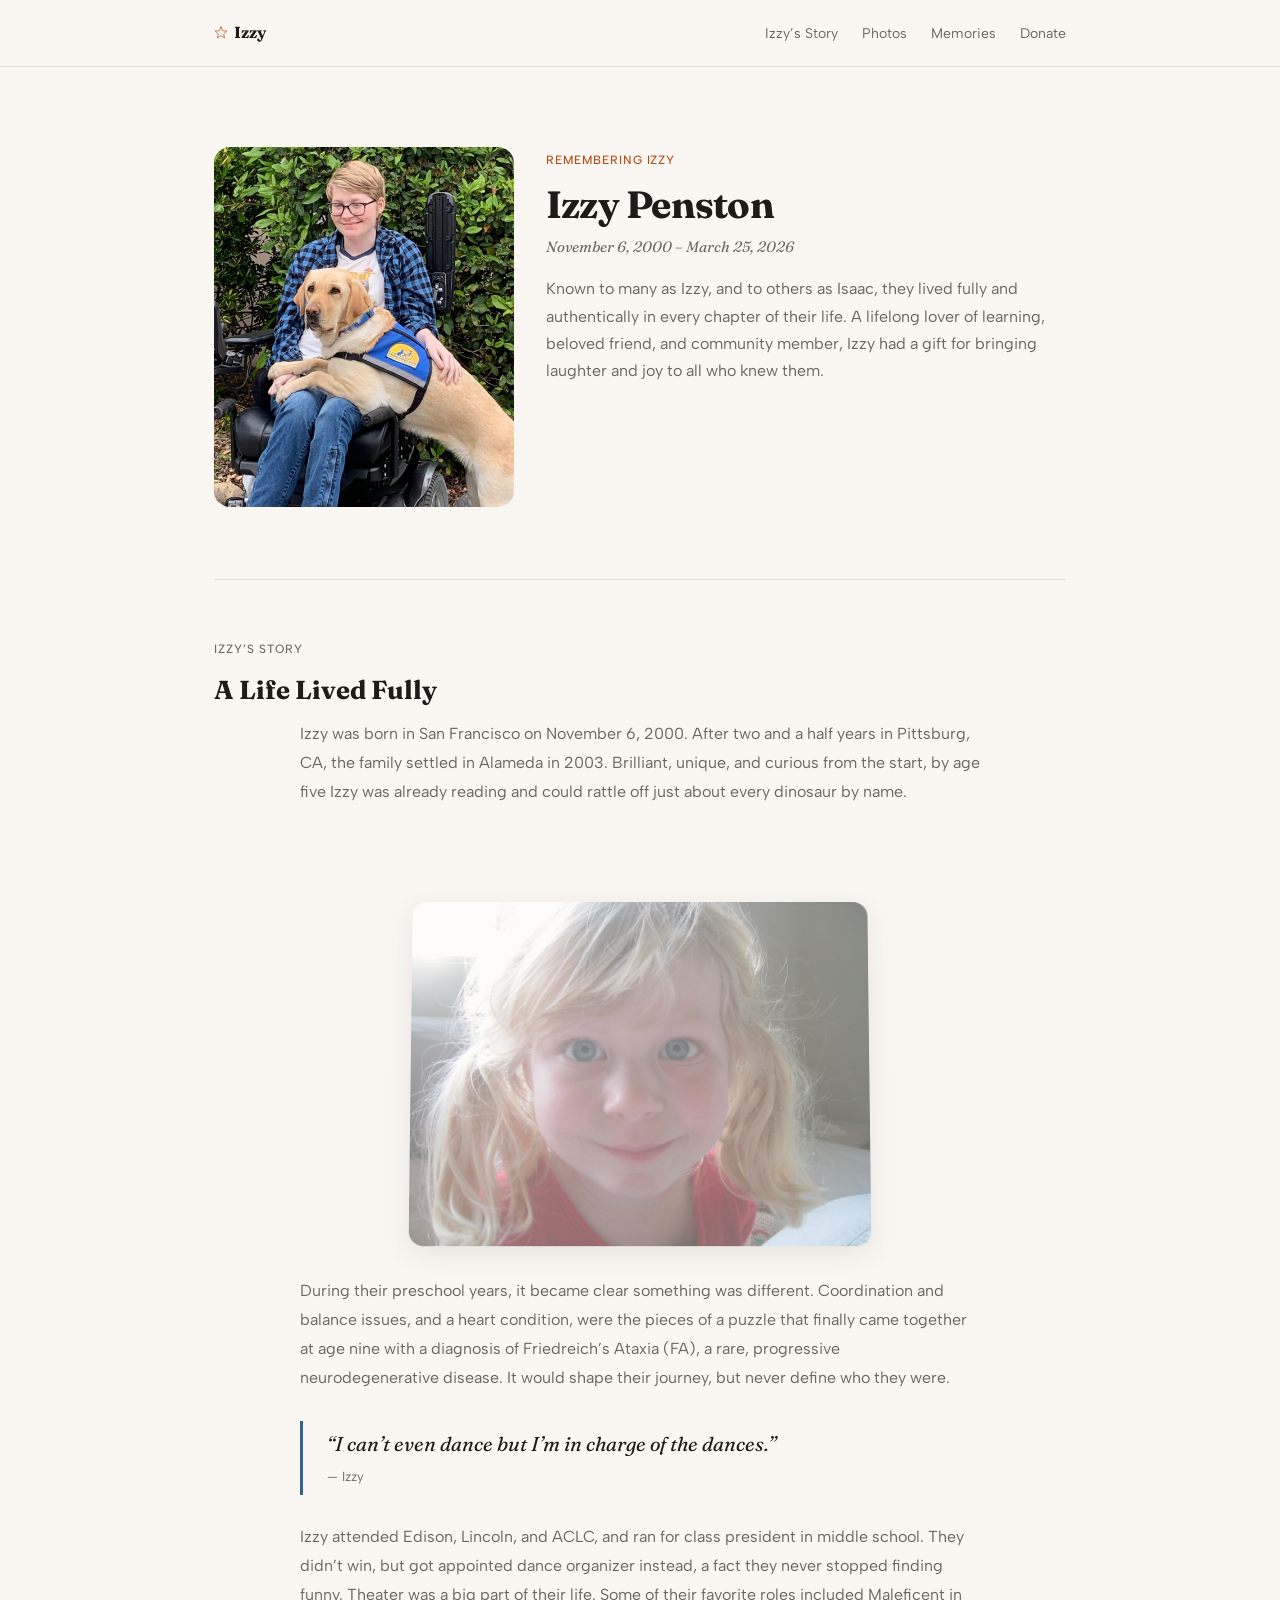
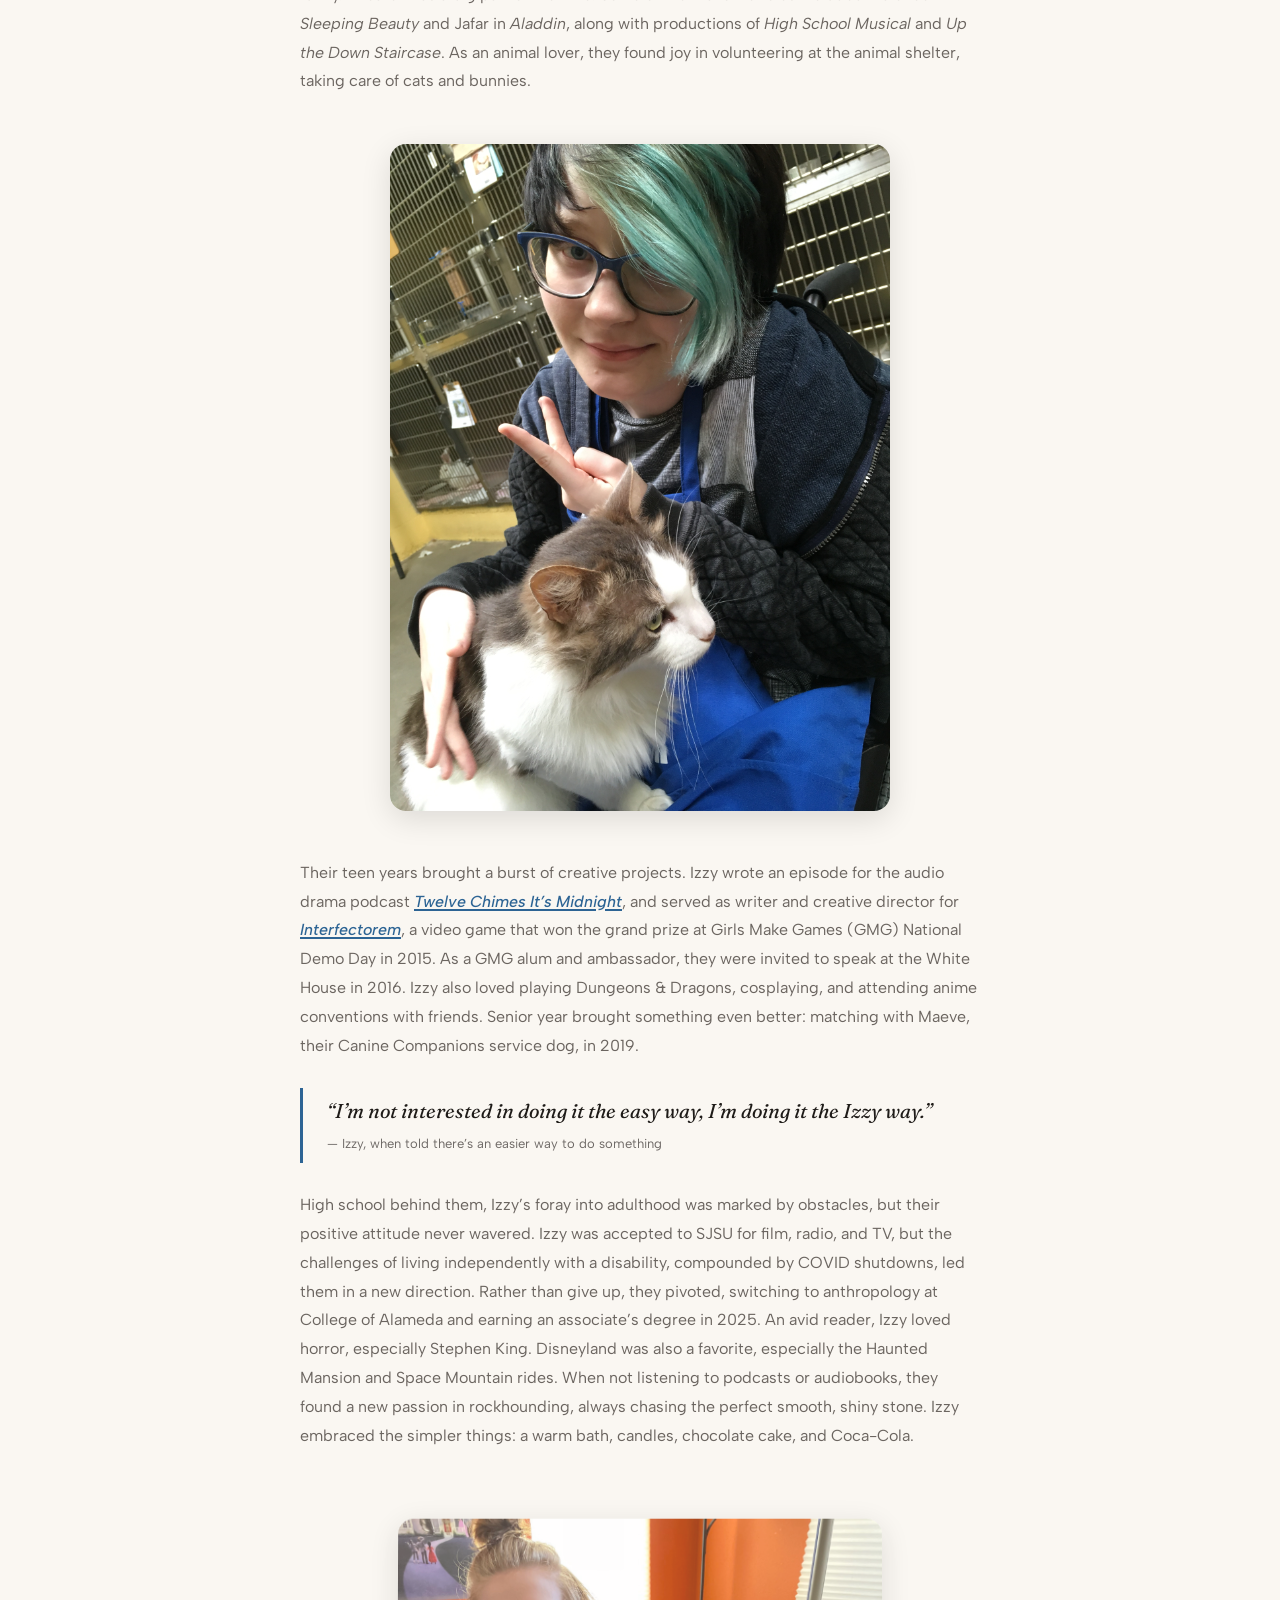
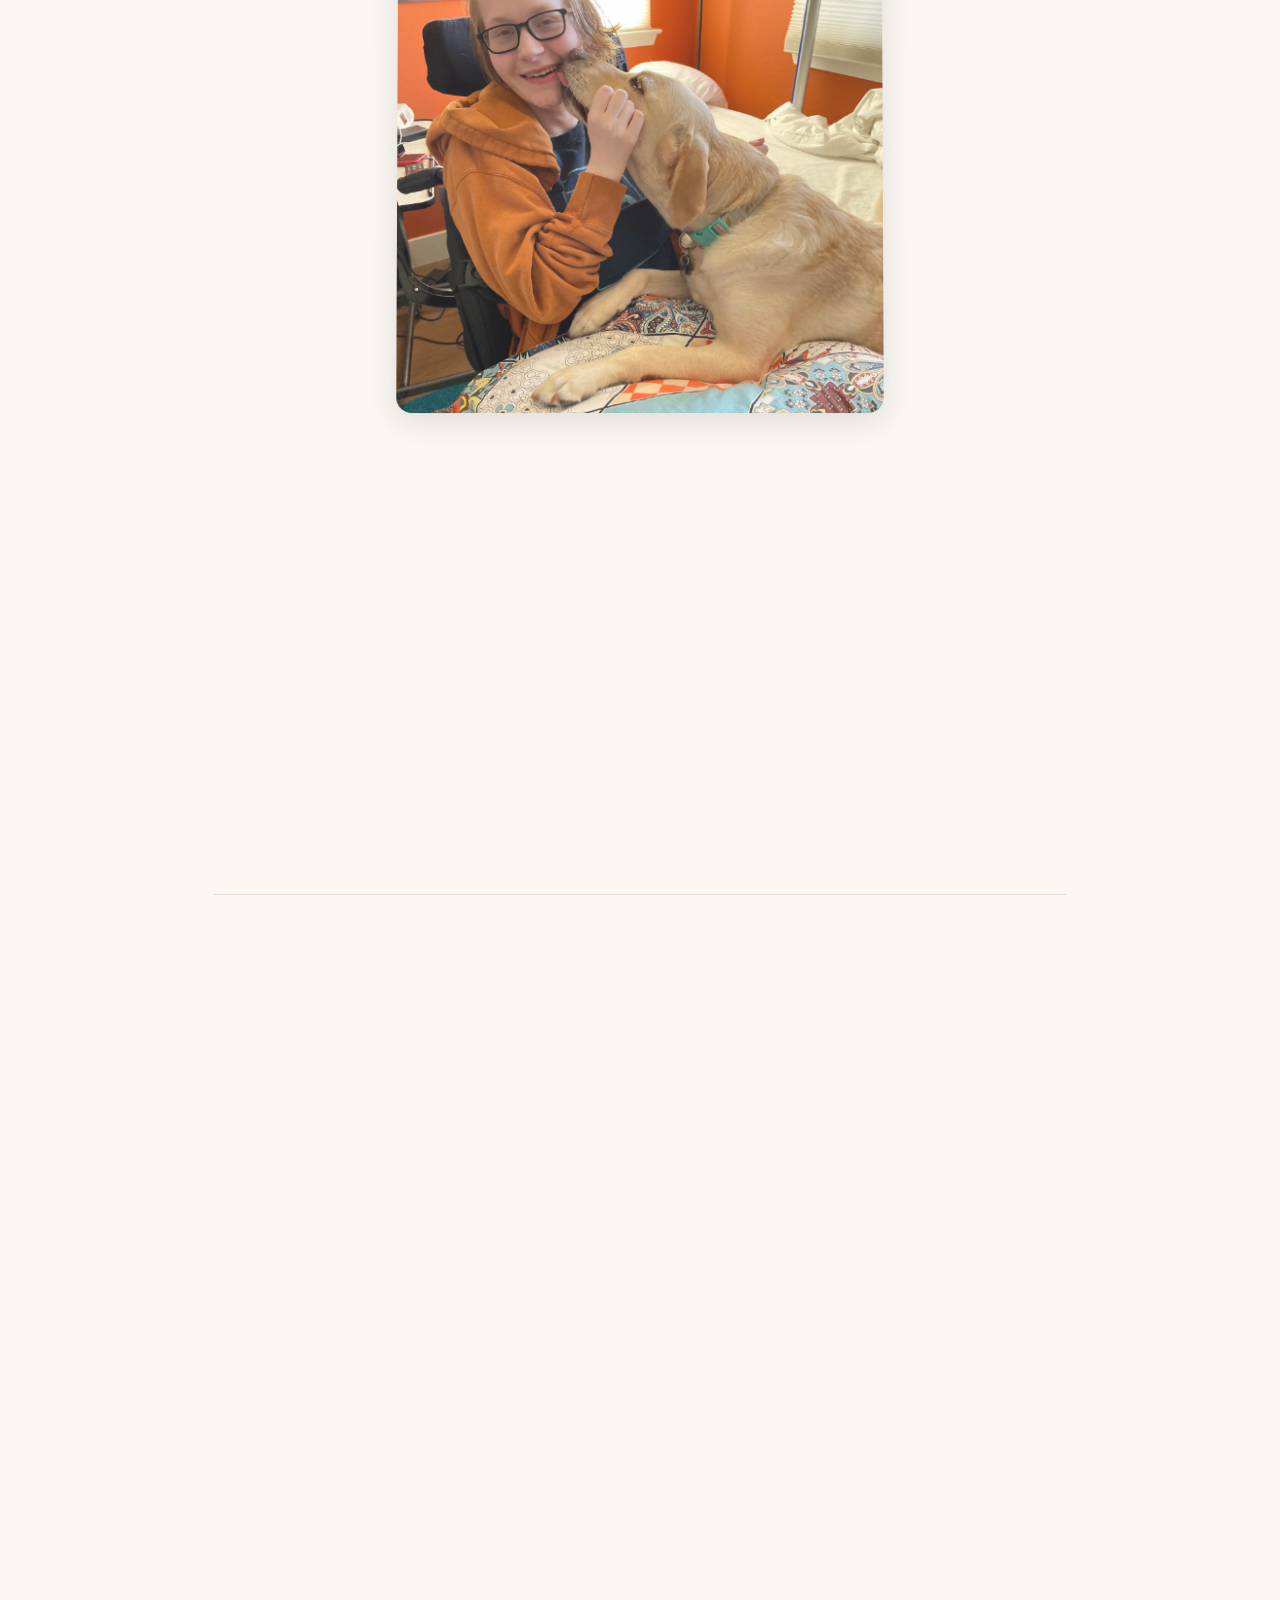
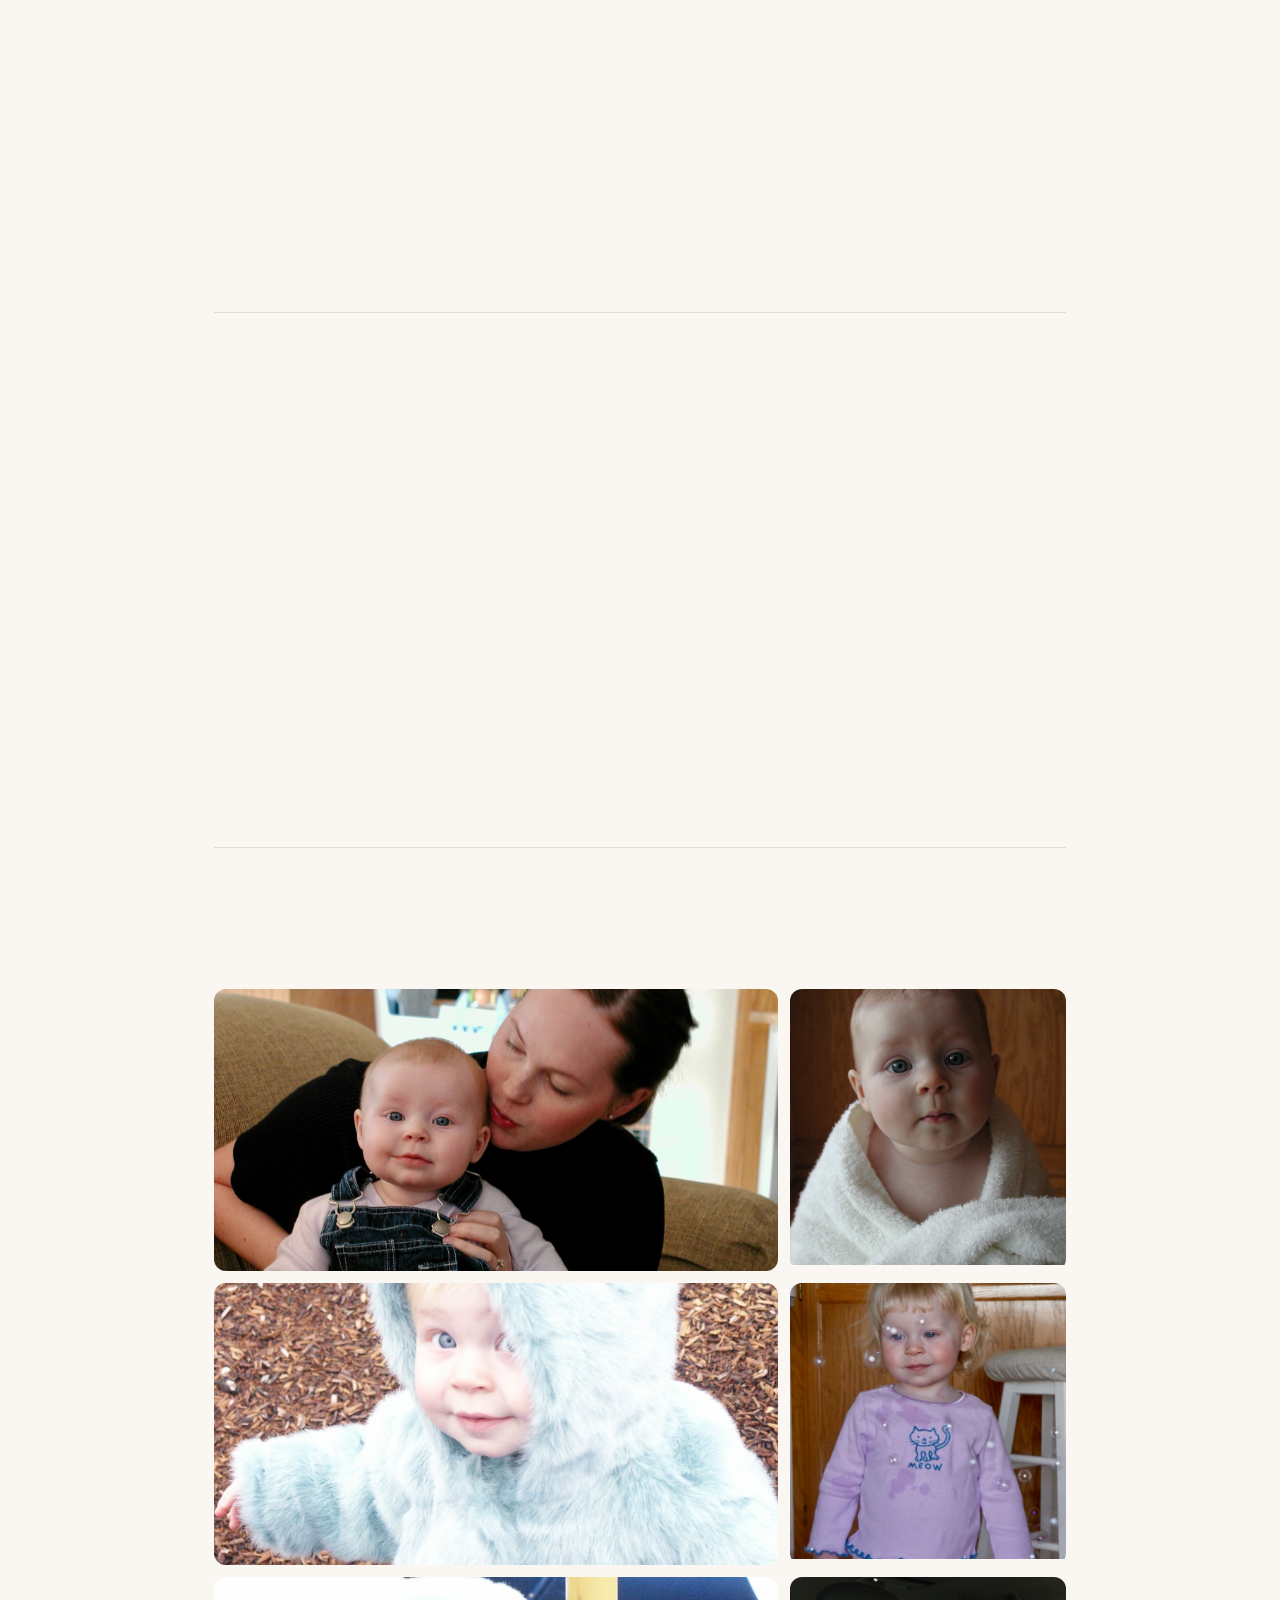
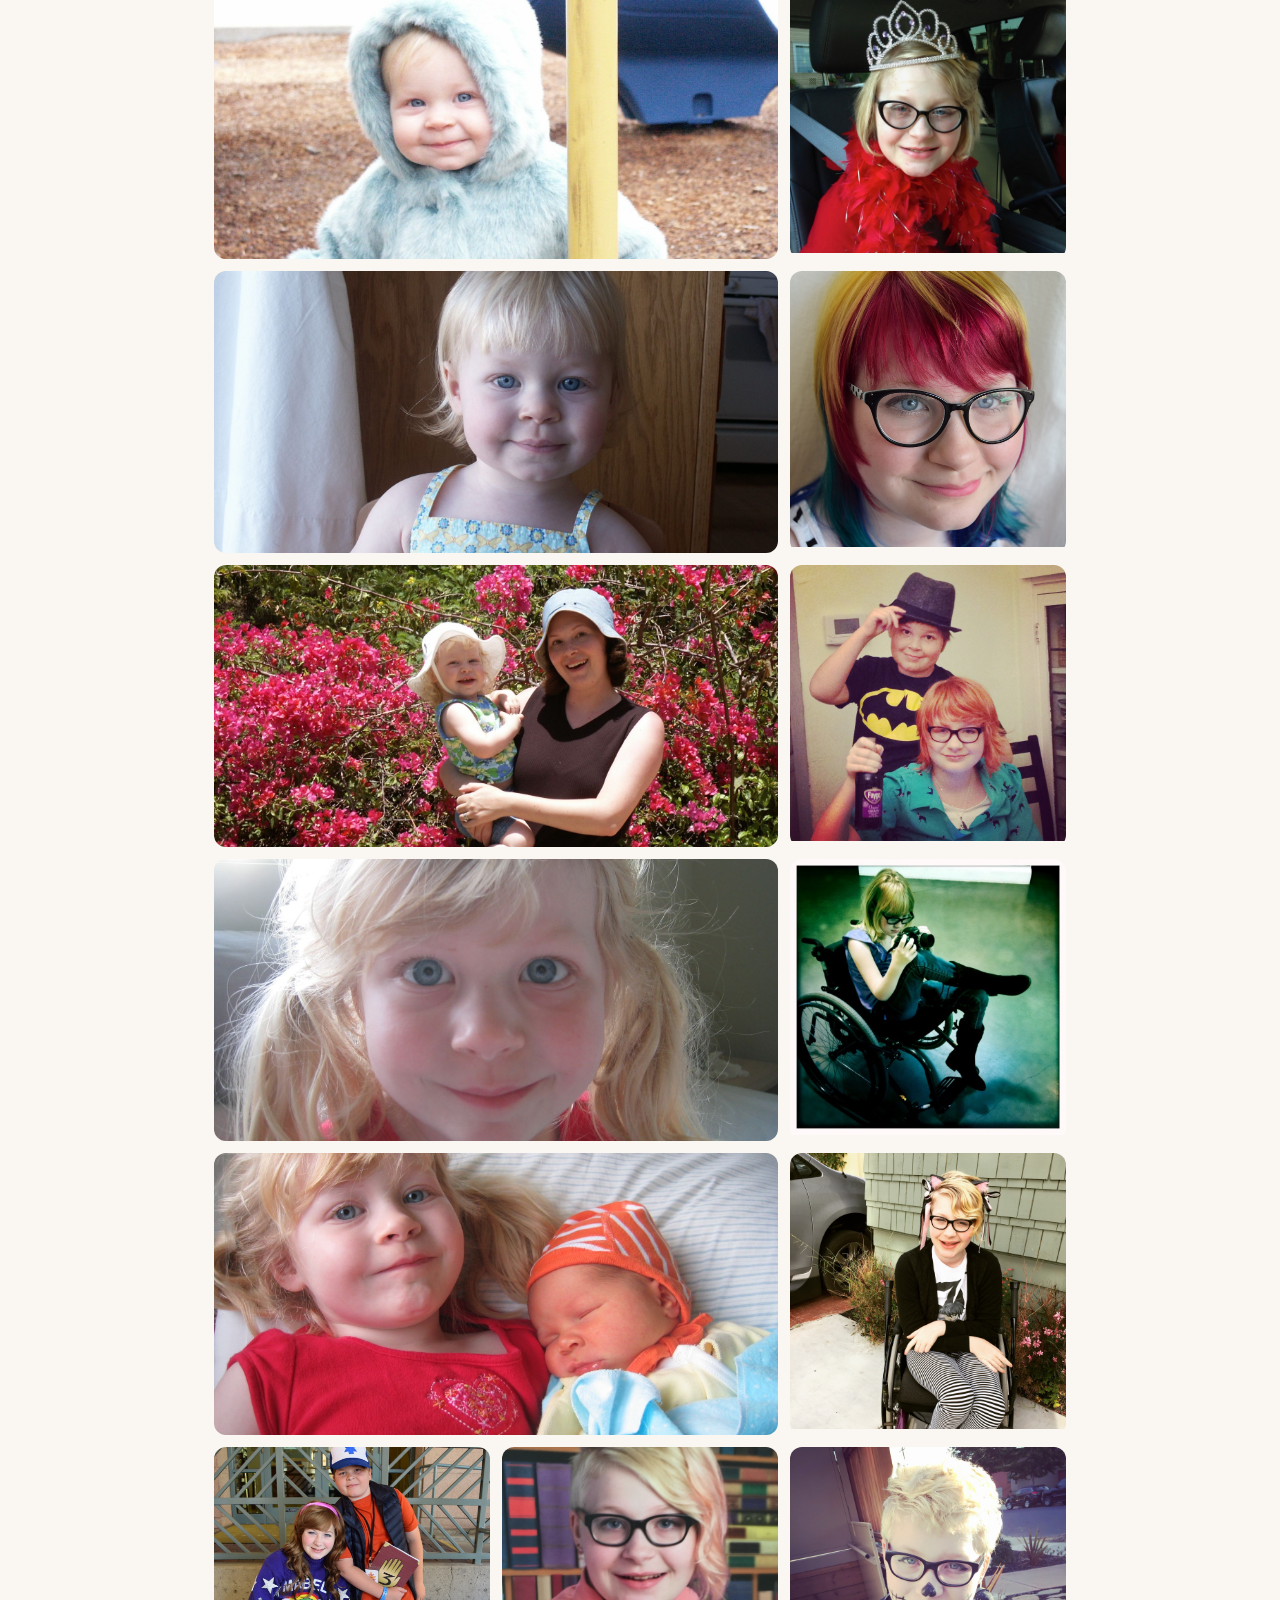
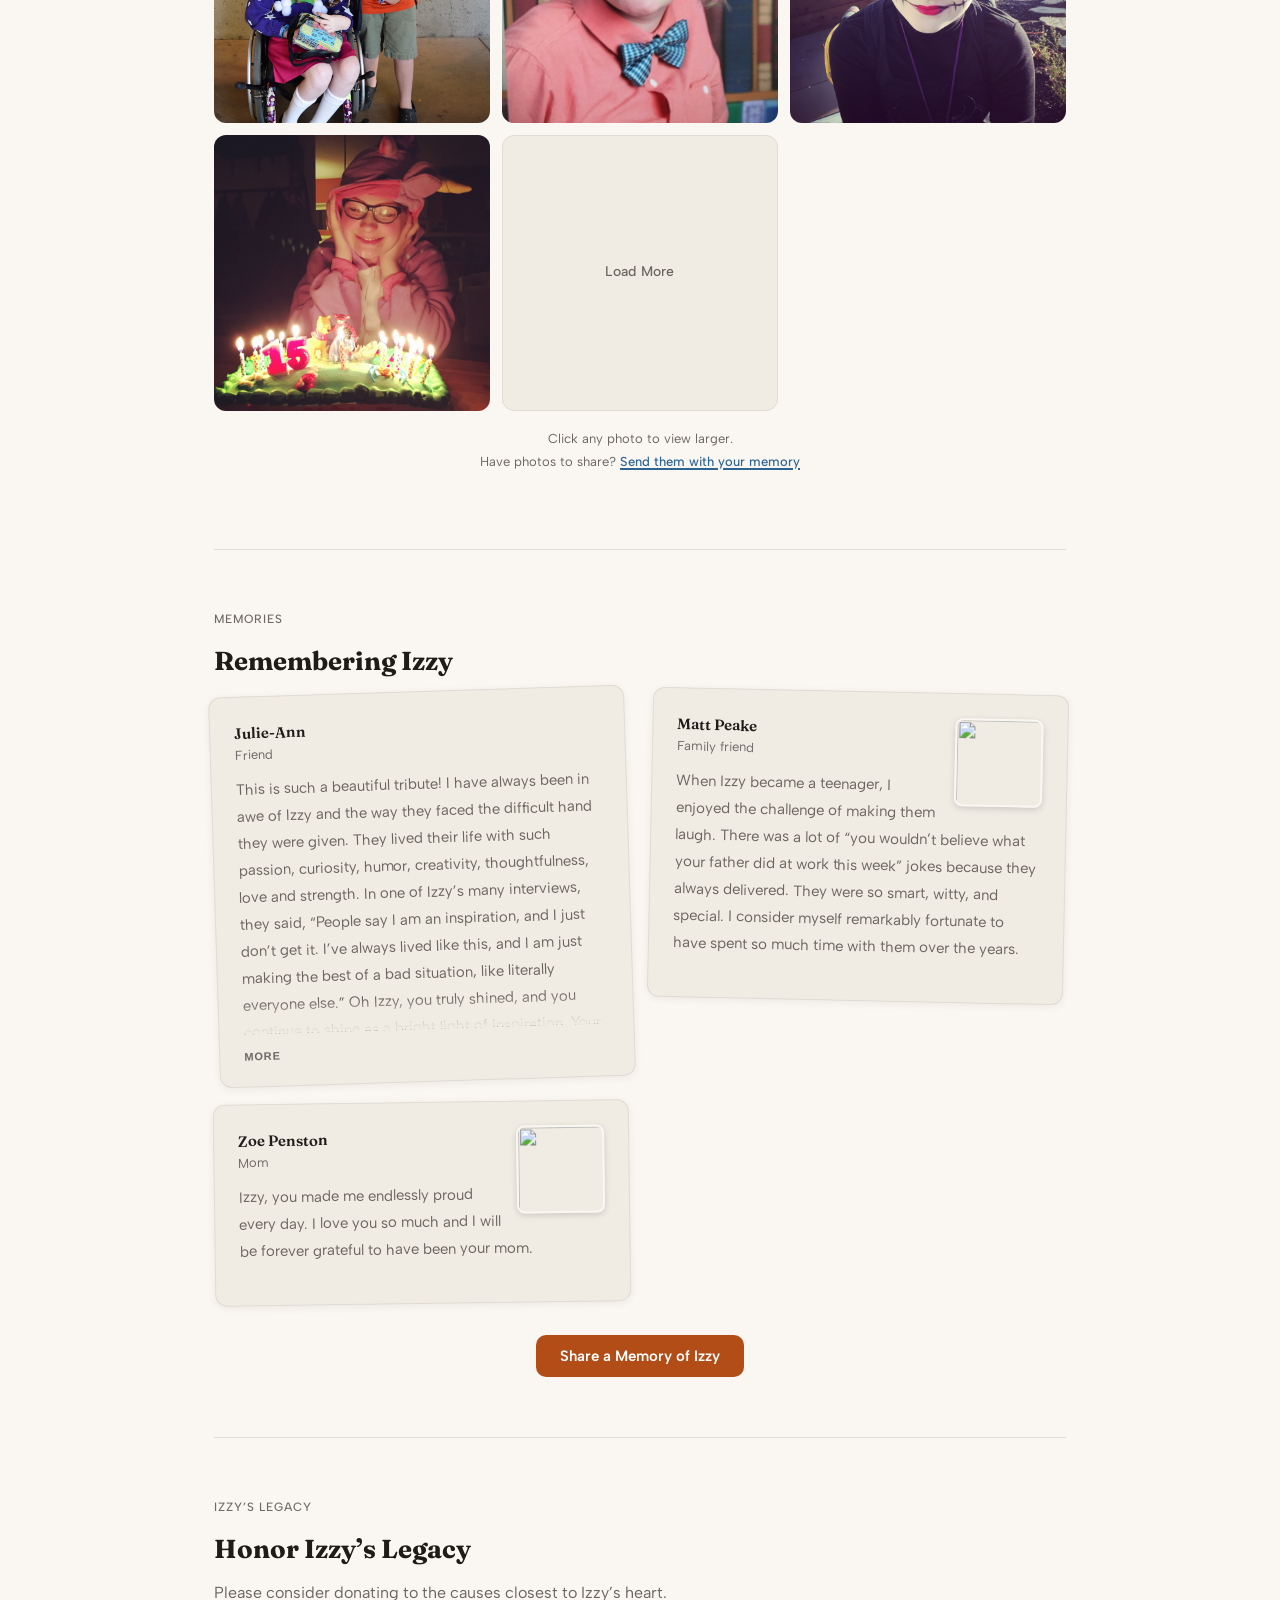
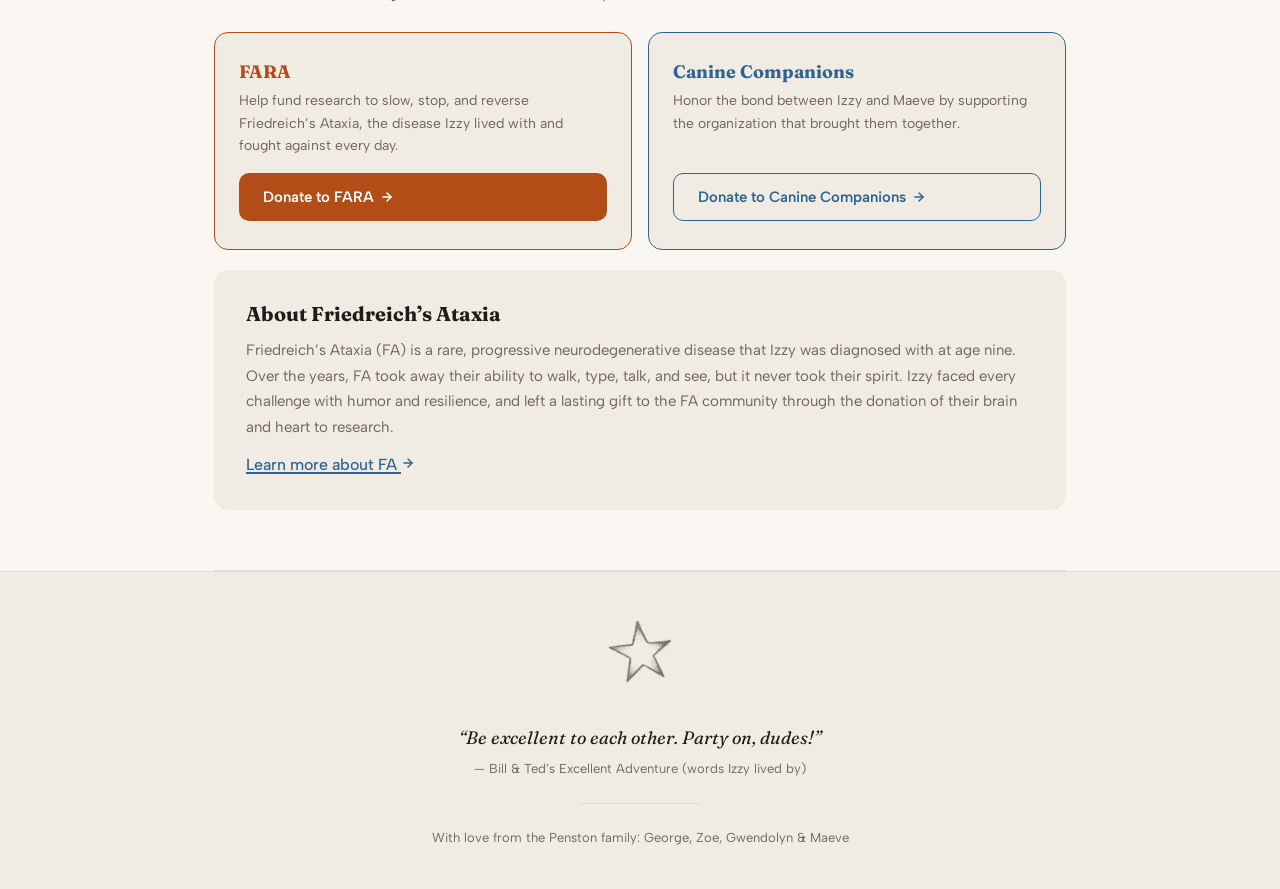
==== index.html @ 4f042a2a "Memory card UI improvements and notification fix - Truncate long memory text with fade + MORE button" ====
<!DOCTYPE html>
<html lang="en">
<head>
  <meta charset="UTF-8">
  <meta name="viewport" content="width=device-width, initial-scale=1.0">
  <title>Izzy Penston — Celebrating a Life Lived Fully</title>
  <meta name="description" content="A celebration of the life of Isabel Grace 'Izzy' Penston (2000–2026). Learn about Izzy, share a memory, and support Friedreich's Ataxia research.">
  <meta property="og:title" content="Izzy Penston — Celebrating a Life Lived Fully">
  <meta property="og:description" content="A celebration of the life of Isabel Grace 'Izzy' Penston (2000–2026). Learn about Izzy, share a memory, and support Friedreich's Ataxia research.">
  <meta property="og:type" content="website">
  <meta property="og:url" content="https://izzypenston.com/">
  <meta property="og:image" content="https://izzypenston.com/assets/og-image.jpg">
  <meta property="og:image:alt" content="Izzy Penston — Celebrating a Life Lived Fully">
  <meta name="twitter:card" content="summary_large_image">
  <meta name="twitter:title" content="Izzy Penston — Celebrating a Life Lived Fully">
  <meta name="twitter:description" content="A celebration of the life of Isabel Grace 'Izzy' Penston (2000–2026).">
  <meta name="twitter:image" content="https://izzypenston.com/assets/og-image.jpg">
  <link rel="canonical" href="https://izzypenston.com/">
  <link rel="icon" type="image/png" sizes="32x32" href="/assets/favicon-32.png">
  <link rel="icon" type="image/png" sizes="512x512" href="/assets/favicon-512.png">
  <link rel="apple-touch-icon" sizes="192x192" href="/assets/favicon-192.png">
  <link rel="stylesheet" href="/assets/style.css?v=17">
  <script defer src="/assets/animations.js?v=2"></script>
  <script defer src="/assets/gallery.js?v=3"></script>
  <script defer src="/assets/lightbox.js?v=3"></script>
  <script defer src="/assets/memories.js?v=3"></script>
  <script defer src="/assets/modal.js?v=2"></script>
  <noscript><style>[data-reveal],[data-stagger]{opacity:1;transform:none}</style></noscript>
  <script type="application/ld+json">
  {
    "@context": "https://schema.org",
    "@type": "Person",
    "name": "Isabel Grace Penston",
    "alternateName": "Izzy Penston",
    "birthDate": "2000-11-06",
    "deathDate": "2026-03-25",
    "birthPlace": "San Francisco, CA",
    "description": "A lifelong lover of learning, beloved friend, and community member. Izzy lived fully and authentically in every chapter of their life.",
    "url": "https://izzypenston.com"
  }
  </script>
</head>
<body>

  <a href="#main-content" class="skip-link">Skip to content</a>

  <nav class="nav" aria-label="Site navigation">
    <div class="container">
      <div class="nav-inner">
        <a href="/" class="nav-wordmark"><svg class="nav-star" xmlns="http://www.w3.org/2000/svg" viewBox="0 0 100 100" fill="none" aria-hidden="true"><polygon points="50,6 61.8,33.8 91.8,36.4 69,56.2 75.9,85.6 50,70 24.1,85.6 31,56.2 8.2,36.4 38.2,33.8" fill="none" stroke="currentColor" stroke-width="5" stroke-linejoin="round" stroke-linecap="round"/></svg>Izzy</a>
        <ul class="nav-links">
          <li><a href="#story">Izzy&rsquo;s Story</a></li>
          <li><a href="#photos">Photos</a></li>
          <li><a href="#memories">Memories</a></li>
          <li><a href="#donate">Donate</a></li>
        </ul>
      </div>
    </div>
  </nav>

  <main id="main-content">
    <div class="container">

      <section class="hero">
        <div class="hero-inner">
          <img src="/assets/photos/hero-izzy-maeve.jpg" alt="Izzy smiling with Maeve, their Canine Companions service dog, on their lap" class="hero-photo" data-stagger="0">
          <div class="hero-text">
            <div class="hero-label" data-stagger="1">Remembering Izzy</div>
            <h1 data-stagger="2">Izzy Penston</h1>
            <div class="hero-dates" data-stagger="3">November 6, 2000 &ndash; March 25, 2026</div>
            <p class="hero-intro" data-stagger="4">Known to many as Izzy, and to others as Isaac, they lived fully and authentically in every chapter of their life. A lifelong lover of learning, beloved friend, and community member, Izzy had a gift for bringing laughter and joy to all who knew them.</p>
          </div>
        </div>
      </section>

      <section class="section" id="story">
        <div class="section-label" data-reveal aria-hidden="true">Izzy&rsquo;s Story</div>
        <h2 data-reveal>A Life Lived Fully</h2>

        <p data-reveal>Izzy was born in San Francisco on November 6, 2000. After two and a half years in Pittsburg, CA, the family settled in Alameda in 2003. Brilliant, unique, and curious from the start, by age five Izzy was already reading and could rattle off just about every dinosaur by name.</p>

        <div class="story-photo" data-reveal>
          <img src="/assets/photos/story-childhood.jpg" alt="Izzy as a child" loading="lazy">
        </div>

        <p data-reveal>During their preschool years, it became clear something was different. Coordination and balance issues, and a heart condition, were the pieces of a puzzle that finally came together at age nine with a diagnosis of Friedreich&rsquo;s Ataxia (FA), a rare, progressive neurodegenerative disease. It would shape their journey, but never define who they were.</p>

        <blockquote class="pull-quote" data-reveal>
          <p>&ldquo;I can&rsquo;t even dance but I&rsquo;m in charge of the dances.&rdquo;</p>
          <cite>&mdash; Izzy</cite>
        </blockquote>

        <p data-reveal>Izzy attended Edison, Lincoln, and ACLC, and ran for class president in middle school. They didn&rsquo;t win, but got appointed dance organizer instead, a fact they never stopped finding funny. Theater was a big part of their life. Some of their favorite roles included Maleficent in <em>Sleeping Beauty</em> and Jafar in <em>Aladdin</em>, along with productions of <em>High School Musical</em> and <em>Up the Down Staircase</em>. As an animal lover, they found joy in volunteering at the animal shelter, taking care of cats and bunnies.</p>

        <div class="story-photo" data-reveal>
          <img src="/assets/photos/story-creative.jpg" alt="Izzy's creative projects and adventures" loading="lazy">
        </div>

        <p data-reveal>Their teen years brought a burst of creative projects. Izzy wrote an episode for the audio drama podcast <a href="https://podcasts.apple.com/us/podcast/21-midnight-delinquents-aka-looking-for-ghosts/id1202125388?i=1000480339905" target="_blank" rel="noopener"><em>Twelve Chimes It&rsquo;s Midnight</em><span class="sr-only"> (opens in new tab)</span></a>, and served as writer and creative director for <a href="https://www.girlsmakegames.com/inspiration" target="_blank" rel="noopener"><em>Interfectorem</em><span class="sr-only"> (opens in new tab)</span></a>, a video game that won the grand prize at Girls Make Games (GMG) National Demo Day in 2015. As a GMG alum and ambassador, they were invited to speak at the White House in 2016. Izzy also loved playing Dungeons &amp; Dragons, cosplaying, and attending anime conventions with friends. Senior year brought something even better: matching with Maeve, their Canine Companions service dog, in 2019.</p>

        <blockquote class="pull-quote" data-reveal>
          <p>&ldquo;I&rsquo;m not interested in doing it the easy way, I&rsquo;m doing it the Izzy way.&rdquo;</p>
          <cite>&mdash; Izzy, when told there&rsquo;s an easier way to do something</cite>
        </blockquote>

        <p data-reveal>High school behind them, Izzy&rsquo;s foray into adulthood was marked by obstacles, but their positive attitude never wavered. Izzy was accepted to SJSU for film, radio, and TV, but the challenges of living independently with a disability, compounded by COVID shutdowns, led them in a new direction. Rather than give up, they pivoted, switching to anthropology at College of Alameda and earning an associate&rsquo;s degree in 2025. An avid reader, Izzy loved horror, especially Stephen King. Disneyland was also a favorite, especially the Haunted Mansion and Space Mountain rides. When not listening to podcasts or audiobooks, they found a new passion in rockhounding, always chasing the perfect smooth, shiny stone. Izzy embraced the simpler things: a warm bath, candles, chocolate cake, and Coca-Cola.</p>

        <div class="story-photo" data-reveal>
          <img src="/assets/photos/story-maeve.jpg" alt="Izzy with Maeve" loading="lazy">
        </div>

        <p data-reveal>FA took away their ability to walk, type, talk, and see, yet they never gave up, facing each challenge with humor, resilience, and a &ldquo;why not?&rdquo; mindset. Izzy lives on in memory, and leaves a lasting gift to the FA community through the donation of their brain and heart to research. Izzy always had big dreams, and while they never made it to Harvard, their heart did, a fact they would have found endlessly amusing.</p>

        <blockquote class="pull-quote" data-reveal>
          <p>&ldquo;Twenty-five years was not enough, but Izzy made the most of every one of them.&rdquo;</p>
        </blockquote>

        <p data-reveal>Izzy is survived by their parents, George and Zoe Penston; sister, Gwendolyn Penston; beloved service dog, Maeve; rescue dog, Frank; and failed foster cats, Barry and Cecil. Maeve is officially retired and will live out her days as the queen of leisure she deserves to be.</p>
      </section>

      <section class="section" id="milestones">
        <div class="section-label" data-reveal aria-hidden="true">Milestones</div>
        <h2 data-reveal>A Life in Moments</h2>

        <ol class="timeline" data-reveal>
          <li class="timeline-entry highlight" aria-label="Key milestone">
            <time class="timeline-year" datetime="2000">2000</time>
            <div class="timeline-title">Born in San Francisco</div>
            <div class="timeline-desc">Isabel Grace Penston arrives on November 6th.</div>
          </li>
          <li class="timeline-entry">
            <time class="timeline-year" datetime="2003">2003</time>
            <div class="timeline-title">Home in Alameda</div>
            <div class="timeline-desc">The Penston family settles in Alameda, CA.</div>
          </li>
          <li class="timeline-entry">
            <time class="timeline-year" datetime="2009">~2009</time>
            <div class="timeline-title">FA Diagnosis</div>
            <div class="timeline-desc">Diagnosed with Friedreich&rsquo;s Ataxia at age nine.</div>
          </li>
          <li class="timeline-entry highlight" aria-label="Key milestone">
            <time class="timeline-year" datetime="2015">2015</time>
            <div class="timeline-title">Girls Make Games Grand Prize</div>
            <div class="timeline-desc">Writer and creative director for Interfectorem, winning National Demo Day.</div>
          </li>
          <li class="timeline-entry">
            <time class="timeline-year" datetime="2016">2016</time>
            <div class="timeline-title">White House Visit</div>
            <div class="timeline-desc">Invited to speak as a Girls Make Games ambassador.</div>
          </li>
          <li class="timeline-entry highlight" aria-label="Key milestone">
            <time class="timeline-year" datetime="2019">2019</time>
            <div class="timeline-title">Matched with Maeve</div>
            <div class="timeline-desc">Paired with their Canine Companions service dog.</div>
          </li>
          <li class="timeline-entry">
            <time class="timeline-year" datetime="2025">2025</time>
            <div class="timeline-title">Associate&rsquo;s Degree</div>
            <div class="timeline-desc">Earned their degree in anthropology from College of Alameda.</div>
          </li>
          <li class="timeline-entry highlight" aria-label="Key milestone">
            <time class="timeline-year" datetime="2026">2026</time>
            <div class="timeline-title">A Lasting Gift</div>
            <div class="timeline-desc">Izzy&rsquo;s brain and heart donated to FA research. Their heart made it to Harvard.</div>
          </li>
        </ol>
      </section>

      <section class="section" id="press">
        <div class="section-label" data-reveal aria-hidden="true">Izzy in the World</div>
        <h2 data-reveal>Others Told Izzy&rsquo;s Story, Too</h2>

        <ul class="press-list" data-reveal>
          <li class="press-item">
            <a href="https://www.youtube.com/watch?v=tSOg3--1pzU" target="_blank" rel="noopener">
              <span class="press-title">Izzy&rsquo;s iMovie, Featured in Steve Jobs&rsquo; iPod Keynote</span>
              <span class="press-source">YouTube &mdash; George Penston</span>
              <span class="sr-only"> (opens in new tab)</span>
            </a>
          </li>
          <li class="press-item">
            <a href="https://www.youtube.com/watch?v=ZjlVgsXkld8" target="_blank" rel="noopener">
              <span class="press-title">Penston Home Access Project</span>
              <span class="press-source">YouTube &mdash; Zoe Penston</span>
              <span class="sr-only"> (opens in new tab)</span>
            </a>
          </li>
          <li class="press-item">
            <a href="https://www.youtube.com/watch?v=GxuG-IF5vvM" target="_blank" rel="noopener">
              <span class="press-title">The Taylor Family Foundation Just Like Me</span>
              <span class="press-source">YouTube &mdash; The Taylor Family Foundation</span>
              <span class="sr-only"> (opens in new tab)</span>
            </a>
          </li>
          <li class="press-item">
            <a href="https://www.youtube.com/watch?v=ChYFdHxe90A" target="_blank" rel="noopener">
              <span class="press-title">How To Turn A Cookie Into Hope</span>
              <span class="press-source">YouTube &mdash; HopeforIzzy</span>
              <span class="sr-only"> (opens in new tab)</span>
            </a>
          </li>
          <li class="press-item">
            <a href="https://patch.com/california/alameda/edison-girl-s-rare-disease-in-spotlight-february-29" target="_blank" rel="noopener">
              <span class="press-title">Edison Girl&rsquo;s Rare Disease in Spotlight Feb. 29</span>
              <span class="press-source">Patch &mdash; Alameda, CA</span>
              <span class="sr-only"> (opens in new tab)</span>
            </a>
          </li>
          <li class="press-item">
            <a href="https://medium.com/wogrammer/izzy-penston-storytelling-through-game-design-ff6873d06693" target="_blank" rel="noopener">
              <span class="press-title">Izzy Penston: Storytelling Through Game Design</span>
              <span class="press-source">AnitaB.org &times; Wogrammer &mdash; Medium</span>
              <span class="sr-only"> (opens in new tab)</span>
            </a>
          </li>
          <li class="press-item">
            <a href="https://www.sweetyhigh.com/read/interfectorem-izzy-penston-interview-120616" target="_blank" rel="noopener">
              <span class="press-title">Meet One of the Teens Behind the Murder-Mystery Video Game Interfectorem</span>
              <span class="press-source">Sweety High</span>
              <span class="sr-only"> (opens in new tab)</span>
            </a>
          </li>
          <li class="press-item">
            <a href="https://blog.playstation.com/2019/10/08/interfectorum-the-first-published-title-from-girls-make-games-out-today/" target="_blank" rel="noopener">
              <span class="press-title">Interfectorem, The First Published Title From Girls Make Games</span>
              <span class="press-source">PlayStation Blog</span>
              <span class="sr-only"> (opens in new tab)</span>
            </a>
          </li>
        </ul>
      </section>

      <section class="section" id="photos">
        <div class="section-label" data-reveal aria-hidden="true">Photos</div>
        <h2 data-reveal>Moments &amp; Photos</h2>

        <div class="gallery-grid" id="gallery-grid"></div>


        <p class="gallery-footer" data-reveal><span class="desktop-only">Click</span><span class="mobile-only">Tap</span> any photo to view larger.<br> Have photos to share? <a href="#memories">Send them with your memory</a></p>
      </section>

      <section class="section" id="memories">
        <div class="section-label" data-reveal aria-hidden="true">Memories</div>
        <h2 data-reveal>Remembering Izzy</h2>

        <div id="memories-list"></div>

        <div id="memories-load-more-wrap" style="display:none">
          <button class="load-more" id="memories-load-more">Load More</button>
        </div>

        <div style="text-align: center; margin-top: 32px;" data-reveal>
          <button class="btn-primary" id="share-memory-btn" type="button">Share a Memory of Izzy</button>
        </div>
      </section>

      <section class="section" id="donate">
        <div class="section-label" data-reveal aria-hidden="true">Izzy&rsquo;s Legacy</div>
        <h2 data-reveal>Honor Izzy&rsquo;s Legacy</h2>

        <p style="color: var(--text-secondary); margin-bottom: 24px; margin-left: 0;" data-reveal>Please consider donating to the causes closest to Izzy&rsquo;s heart.</p>

        <div class="donate-grid" data-reveal>
          <div class="donate-card primary">
            <h3 style="color: var(--orange);">FARA</h3>
            <p>Help fund research to slow, stop, and reverse Friedreich&rsquo;s Ataxia, the disease Izzy lived with and fought against every day.</p>
            <a href="https://give.curefa.org/campaign/785456/donate" class="btn-primary" target="_blank" rel="noopener">Donate to FARA <svg class="icon-arrow" aria-hidden="true" width="14" height="14" viewBox="0 0 24 24" fill="none" stroke="currentColor" stroke-width="2.5" stroke-linecap="round" stroke-linejoin="round"><path d="M5 12h14"/><path d="m12 5 7 7-7 7"/></svg><span class="sr-only"> (opens in new tab)</span></a>
          </div>
          <div class="donate-card secondary">
            <h3 style="color: var(--blue);">Canine Companions</h3>
            <p>Honor the bond between Izzy and Maeve by supporting the organization that brought them together.</p>
            <a href="https://canine.org/donate-now/" class="btn-secondary" target="_blank" rel="noopener">Donate to Canine Companions <svg class="icon-arrow" aria-hidden="true" width="14" height="14" viewBox="0 0 24 24" fill="none" stroke="currentColor" stroke-width="2.5" stroke-linecap="round" stroke-linejoin="round"><path d="M5 12h14"/><path d="m12 5 7 7-7 7"/></svg><span class="sr-only"> (opens in new tab)</span></a>
          </div>
        </div>

        <div class="fa-section" data-reveal>
          <h3>About Friedreich&rsquo;s Ataxia</h3>
          <p>Friedreich&rsquo;s Ataxia (FA) is a rare, progressive neurodegenerative disease that Izzy was diagnosed with at age nine. Over the years, FA took away their ability to walk, type, talk, and see, but it never took their spirit. Izzy faced every challenge with humor and resilience, and left a lasting gift to the FA community through the donation of their brain and heart to research.</p>
          <a href="https://www.curefa.org/what-is-friedreichs-ataxia" target="_blank" rel="noopener">Learn more about FA <svg class="icon-arrow" aria-hidden="true" width="14" height="14" viewBox="0 0 24 24" fill="none" stroke="currentColor" stroke-width="2.5" stroke-linecap="round" stroke-linejoin="round"><path d="M5 12h14"/><path d="m12 5 7 7-7 7"/></svg><span class="sr-only"> (opens in new tab)</span></a>
        </div>
      </section>

    </div>
  </main>

  <footer>
    <div class="container">
      <img src="/assets/tattoo-star.png" class="footer-star" alt="Izzy's tattoo">
      <div class="footer-quote">&ldquo;Be excellent to each other. Party on, dudes!&rdquo;</div>
      <div class="footer-quote-attr">&mdash; Bill &amp; Ted&rsquo;s Excellent Adventure (words Izzy lived by)</div>
      <div class="footer-divider"></div>
      <p class="footer-copy">With love from the Penston family:<br class="mobile-br"> George, Zoe, Gwendolyn &amp; Maeve</p>
    </div>
  </footer>

  <div class="modal-backdrop" id="memory-modal">
    <div class="modal" role="dialog" aria-modal="true" aria-labelledby="modal-title">
      <button class="modal-close" id="modal-close" aria-label="Close">&times;</button>

      <div id="modal-form-state">
        <h2 id="modal-title">Share Your Memory of Izzy</h2>
        <p class="modal-subtitle">We review all memories before they appear here. Your email stays private.</p>

        <form id="memory-form" action="/api/submit" method="POST">
          <input type="text" name="website" style="position:absolute;left:-9999px;opacity:0" tabindex="-1" autocomplete="off" aria-hidden="true">

          <div class="form-row">
            <div class="form-group">
              <label for="memory-name">Your Name *</label>
              <input type="text" id="memory-name" name="name" class="form-input" required maxlength="100">
            </div>

            <div class="form-group">
              <label for="memory-relation">Relationship to Izzy</label>
              <input type="text" id="memory-relation" name="relation" class="form-input" placeholder="Friend, classmate&hellip;" maxlength="100">
            </div>
          </div>

          <div class="form-group">
            <label for="memory-email">Email * <span class="form-hint-inline">(private &mdash; not displayed)</span></label>
            <input type="email" id="memory-email" name="email" class="form-input" required maxlength="254">
          </div>

          <div class="form-group">
            <label for="memory-text">Your Memory *</label>
            <textarea id="memory-text" name="message" class="form-textarea" required maxlength="2000" placeholder="Share a favorite memory, story, or what Izzy meant to you&hellip;"></textarea>
          </div>

          <div class="form-group">
            <label for="memory-photos">Photos <span class="form-hint-inline">(optional &mdash; up to 3)</span></label>
            <label class="form-input-file-label" for="memory-photos">
              <svg width="16" height="16" viewBox="0 0 24 24" fill="none" stroke="currentColor" stroke-width="2" stroke-linecap="round" stroke-linejoin="round" aria-hidden="true"><rect x="3" y="3" width="18" height="18" rx="2"/><circle cx="8.5" cy="8.5" r="1.5"/><polyline points="21 15 16 10 5 21"/></svg>
              Choose photos
            </label>
            <input type="file" id="memory-photos" name="photos" accept="image/jpeg,image/png,image/webp" multiple class="form-input-file">
            <div id="memory-photo-previews" class="photo-previews"></div>
          </div>

          <button type="submit" class="btn-primary btn-submit">
            <svg width="15" height="15" viewBox="0 0 24 24" fill="currentColor" aria-hidden="true"><path d="M12 21.35l-1.45-1.32C5.4 15.36 2 12.28 2 8.5 2 5.42 4.42 3 7.5 3c1.74 0 3.41.81 4.5 2.09C13.09 3.81 14.76 3 16.5 3 19.58 3 22 5.42 22 8.5c0 3.78-3.4 6.86-8.55 11.54L12 21.35z"/></svg>
            Share Your Memory
          </button>
        </form>
      </div>

      <div id="modal-thanks-state" style="display:none; text-align:center; padding: 40px 0;">
        <h2 id="modal-thanks-title" style="margin-bottom: 12px;">Thank You</h2>
        <p style="color: var(--text-secondary); line-height: 1.7;">Your memory of Izzy has been received. We&rsquo;ll review it and add it to the page soon.</p>
      </div>
    </div>
  </div>

</body>
</html>
---- assets/style.css ----
/* ===== izzypenston.com — Shared Styles ===== */

@import url('https://fonts.googleapis.com/css2?family=Fraunces:ital,opsz,wght@0,9..144,400;0,9..144,600;0,9..144,700;1,9..144,400&family=Albert+Sans:wght@400;500;600&display=swap');

.mobile-br { display: none; }
.mobile-only { display: none; }
@media (max-width: 600px) { .mobile-br { display: block; } .mobile-only { display: inline; } .desktop-only { display: none; } }

/* ===== Design Tokens ===== */
:root {
  --orange: #B34D18;
  --orange-hover: #973F0F;
  --amber: #E8A44A;
  --blue: #2D6494;
  --blue-hover: #245278;
  --bg: #FAF7F2;
  --bg-secondary: #F0EBE3;
  --text-primary: #1E1B18;
  --text-secondary: #6B6560;
  --text-tertiary: #6E6966;
  --border: #E0DBD4;
  --border-medium: #C9C3BA;
  --shadow-sm: 0 1px 2px rgba(0,0,0,0.05);
  --shadow-md: 0 4px 6px rgba(0,0,0,0.07);
  --shadow-lg: 0 10px 15px rgba(0,0,0,0.1), 0 4px 6px rgba(0,0,0,0.05);
}

@media (prefers-color-scheme: dark) {
  :root {
    --orange: #E07A3A;
    --orange-hover: #C75D24;
    --amber: #EDB55A;
    --blue: #5A9BD5;
    --blue-hover: #3B7CB8;
    --bg: #141210;
    --bg-secondary: #1E1B18;
    --text-primary: #F2EDE6;
    --text-secondary: #A39E98;
    --text-tertiary: #908B85;
    --border: #2A2520;
    --border-medium: #3D3832;
    --shadow-sm: 0 1px 2px rgba(0,0,0,0.2);
    --shadow-md: 0 4px 6px rgba(0,0,0,0.25);
    --shadow-lg: 0 10px 15px rgba(0,0,0,0.3), 0 4px 6px rgba(0,0,0,0.2);
  }

  .btn-primary {
    color: #1E1B18;
  }

  .btn-primary:hover {
    color: #1E1B18;
  }

  .footer-star {
    filter: invert(1) brightness(1.5);
  }
}

/* ===== Reset & Base ===== */
*, *::before, *::after { box-sizing: border-box; margin: 0; padding: 0; }

html {
  -webkit-font-smoothing: antialiased;
  -moz-osx-font-smoothing: grayscale;
  scroll-behavior: smooth;
}

body {
  background: var(--bg);
  color: var(--text-primary);
  font-family: 'Albert Sans', system-ui, -apple-system, sans-serif;
  font-size: 16px;
  line-height: 1.6;
  min-height: 100vh;
}

h1, h2, h3, h4, h5, h6 {
  font-family: 'Fraunces', serif;
  font-weight: 700;
  line-height: 1.2;
}

a {
  color: var(--blue);
  text-decoration: none;
  transition: color 0.2s ease;
}

a:hover { color: var(--blue-hover); }

.section p a, .fa-section a {
  text-decoration: underline;
  text-underline-offset: 2px;
  text-decoration-thickness: 1.5px;
  font-weight: 500;
}

.section p a:hover, .fa-section a:hover {
  text-decoration-thickness: 2.5px;
}

::selection {
  background: var(--orange);
  color: white;
}

*:focus-visible {
  outline: 2px solid var(--orange);
  outline-offset: 2px;
}

img {
  max-width: 100%;
  height: auto;
  display: block;
}

/* ===== Layout ===== */
.container {
  max-width: clamp(720px, 75vw, 900px);
  margin: 0 auto;
  padding: 0 24px;
}

/* ===== Skip Link ===== */
.skip-link {
  position: absolute;
  top: -40px;
  left: 0;
  background: var(--orange);
  color: white;
  padding: 8px 16px;
  z-index: 100;
  font-size: 14px;
}

.skip-link:focus {
  top: 0;
  color: white;
}

/* ===== Screen Reader Only ===== */
.sr-only {
  position: absolute;
  width: 1px;
  height: 1px;
  padding: 0;
  margin: -1px;
  overflow: hidden;
  clip: rect(0, 0, 0, 0);
  white-space: nowrap;
  border: 0;
}

/* ===== Nav ===== */
.nav {
  position: sticky;
  top: 0;
  z-index: 50;
  padding: 20px 0;
  background: var(--bg);
  border-bottom: 1px solid var(--border);
  transition: box-shadow 0.2s ease;
}

.nav.is-scrolled {
  box-shadow: 0 2px 12px rgba(0,0,0,0.06);
}

.nav-inner {
  display: flex;
  align-items: center;
  justify-content: space-between;
}

.nav-wordmark {
  display: flex;
  align-items: center;
  gap: 6px;
  font-family: 'Fraunces', serif;
  font-weight: 700;
  font-size: 16px;
  color: var(--text-primary);
  text-decoration: none;
}

.nav-wordmark span { color: var(--orange); }

.nav-wordmark:hover {
  color: var(--orange);
}

.nav-star {
  width: 14px;
  height: 14px;
  color: var(--orange);
  flex-shrink: 0;
  transition: fill 0.2s ease;
}

.nav-star polygon {
  fill: none;
  transition: fill 0.2s ease;
}

.nav-wordmark:hover .nav-star polygon {
  fill: var(--orange);
}

.nav-links {
  display: flex;
  gap: 24px;
  list-style: none;
}

.nav-links a {
  font-size: 14px;
  color: var(--text-secondary);
  text-decoration: none;
  font-weight: 400;
  padding-bottom: 2px;
  border-bottom: 2px solid transparent;
  transition: color 0.2s, font-weight 0.2s, border-color 0.2s;
}

.nav-links a:hover,
.nav-links a:focus-visible {
  color: var(--orange);
  font-weight: 600;
  border-bottom-color: var(--orange);
}

.nav-links a.is-active {
  color: var(--orange);
  font-weight: 600;
  border-bottom-color: var(--orange);
}

@media (max-width: 600px) {
  .nav-links a:hover,
  .nav-links a.is-active {
    font-weight: 400;
  }
}

/* ===== Section ===== */
.section {
  padding: 60px 0;
  border-bottom: 1px solid var(--border);
}

@media (max-width: 600px) {
  .section {
    padding: 56px 0 48px;
  }
  .section + .section {
    padding-top: 40px;
  }
}

.section-label {
  font-size: 12px;
  font-weight: 500;
  text-transform: uppercase;
  letter-spacing: 0.08em;
  color: var(--text-tertiary);
  margin-bottom: 16px;
}

.section h2 {
  font-size: 26px;
  margin-bottom: 14px;
  max-width: 68ch;
}

.section p {
  color: var(--text-secondary);
  line-height: 1.8;
  max-width: 68ch;
  margin-bottom: 16px;
  margin-left: auto;
  margin-right: auto;
}

/* ===== Buttons ===== */
.btn-primary {
  display: inline-flex;
  align-items: center;
  gap: 6px;
  background: var(--orange);
  color: white;
  font-family: 'Albert Sans', sans-serif;
  font-weight: 600;
  font-size: 15px;
  padding: 12px 24px;
  border: none;
  border-radius: 10px;
  cursor: pointer;
  transition: background 0.2s;
  text-decoration: none;
  white-space: nowrap;
}

.btn-primary:hover {
  background: var(--orange-hover);
  color: white;
}

.btn-submit {
  width: 100%;
  justify-content: center;
  gap: 8px;
  padding: 13px 28px;
  font-size: 16px;
  border-radius: 12px;
}

.btn-secondary {
  display: inline-flex;
  align-items: center;
  gap: 6px;
  border: 1.5px solid var(--blue);
  color: var(--blue);
  font-family: 'Albert Sans', sans-serif;
  font-weight: 600;
  font-size: 15px;
  padding: 11px 24px;
  border-radius: 10px;
  cursor: pointer;
  background: transparent;
  transition: background 0.2s, color 0.2s;
  text-decoration: none;
  white-space: nowrap;
}

.icon-arrow {
  flex-shrink: 0;
  transition: transform 0.2s;
}

.btn-primary:hover .icon-arrow,
.btn-secondary:hover .icon-arrow {
  transform: translateX(3px);
}

.btn-secondary:hover {
  background: var(--blue);
  color: white;
}

/* ===== Story Photos (Apple-style scroll effects) ===== */
.story-photo {
  max-width: 500px;
  margin: 48px auto;
  perspective: 1000px;
}

.story-photo img {
  width: 100%;
  height: auto;
  display: block;
  border-radius: 16px;
  box-shadow: 0 8px 30px rgba(0, 0, 0, 0.12);
  will-change: transform, opacity;
  transform: scale(0.92) translateY(20px) rotateX(3deg);
  opacity: 0.6;
  transition: box-shadow 0.3s ease;
  transform-origin: center bottom;
}

.story-photo.is-revealed img {
  /* JS drives transform + opacity via scroll; this is the fallback end state */
}

@media (max-width: 600px) {
  .story-photo {
    max-width: 85%;
    margin: 32px auto;
  }
}

@media (prefers-reduced-motion: reduce) {
  .story-photo img {
    transform: none;
    opacity: 1;
  }
}

/* ===== Pull Quote ===== */
.pull-quote {
  border-left: 3px solid var(--blue);
  padding: 8px 0 8px 24px;
  margin: 28px auto;
  max-width: 68ch;
}

.pull-quote p {
  font-family: 'Fraunces', serif;
  font-style: italic;
  font-size: 20px;
  color: var(--text-primary);
  line-height: 1.5;
  margin: 0;
}

.pull-quote cite {
  display: block;
  font-family: 'Albert Sans', sans-serif;
  font-style: normal;
  font-size: 13px;
  color: var(--text-tertiary);
  margin-top: 8px;
}

/* ===== Hero ===== */
.hero {
  padding: 80px 0 72px;
  border-bottom: 1px solid var(--border);
}

.hero-inner {
  display: flex;
  gap: 32px;
  align-items: flex-start;
}

.hero-photo {
  width: 300px;
  min-width: 300px;
  height: 360px;
  border-radius: 16px;
  object-fit: cover;
}

.hero-text { padding-top: 4px; }

.hero-label {
  font-size: 12px;
  font-weight: 500;
  text-transform: uppercase;
  letter-spacing: 0.08em;
  color: var(--orange);
  margin-bottom: 12px;
}

.hero h1 {
  font-size: clamp(28px, 5vw, 38px);
  letter-spacing: -0.02em;
  margin-bottom: 8px;
}

.hero-dates {
  font-family: 'Fraunces', serif;
  font-style: italic;
  font-size: 15px;
  color: var(--text-tertiary);
  margin-bottom: 16px;
}

.hero-intro {
  font-size: 16px;
  color: var(--text-secondary);
  line-height: 1.7;
}

/* ===== Timeline ===== */
.timeline {
  list-style: none;
  padding: 0;
  margin: 0 auto;
  position: relative;
  padding-left: 32px;
  max-width: 68ch;
}

.timeline::before {
  content: '';
  position: absolute;
  left: 6px;
  top: 8px;
  bottom: 8px;
  width: 2px;
  background: var(--border);
}

.timeline-entry {
  position: relative;
  margin-bottom: 28px;
}

.timeline-entry:last-child { margin-bottom: 0; }

.timeline-entry::before {
  content: '';
  position: absolute;
  left: -32px;
  top: 8px;
  width: 14px;
  height: 14px;
  border-radius: 50%;
  background: var(--bg);
  border: 2.5px solid var(--orange);
}

.timeline-entry.highlight::before {
  background: var(--orange);
}

.timeline-year {
  font-family: 'Albert Sans', sans-serif;
  font-size: 12px;
  font-weight: 600;
  color: var(--orange);
  text-transform: uppercase;
  letter-spacing: 0.04em;
  margin-bottom: 2px;
}

.timeline-title {
  font-family: 'Fraunces', serif;
  font-weight: 600;
  font-size: 16px;
  color: var(--text-primary);
  margin-bottom: 4px;
}

.timeline-desc {
  font-size: 14px;
  color: var(--text-secondary);
  line-height: 1.6;
}

/* ===== Press / Links ===== */
.press-list {
  list-style: none;
  padding: 0;
  margin: 0 auto;
  max-width: 68ch;
}

.press-item {
  border-bottom: 1px solid var(--border);
}

.press-item:last-child {
  border-bottom: none;
}

@media (min-width: 640px) {
  .press-list {
    display: grid;
    grid-template-columns: 1fr 1fr;
    max-width: 100%;
    column-gap: 48px;
  }

  /* Remove border from both items in the last row */
  .press-item:nth-last-child(-n+2) {
    border-bottom: none;
  }

  /* Restore border on last-child override from mobile */
  .press-item:last-child {
    border-bottom: none;
  }
}

.press-item a {
  display: flex;
  flex-direction: column;
  gap: 2px;
  padding: 16px 0;
  text-decoration: none;
  transition: padding-left 0.2s ease;
}

.press-item a:hover {
  padding-left: 8px;
}

.press-title {
  font-family: 'Fraunces', serif;
  font-weight: 600;
  font-size: 16px;
  color: var(--text-primary);
  line-height: 1.4;
}

.press-source {
  font-size: 13px;
  color: var(--text-tertiary);
  letter-spacing: 0.01em;
}

.press-item a:hover .press-title {
  color: var(--orange);
}

/* ===== Gallery ===== */
.gallery-grid {
  display: grid;
  grid-template-columns: repeat(3, 1fr);
  gap: 12px;
  grid-auto-flow: dense;
}

.gallery-item {
  border-radius: 12px;
  overflow: hidden;
  cursor: pointer;
  transition: transform 0.2s;
  position: relative;
}

.gallery-item:hover { transform: scale(1.02); }

.gallery-item.wide { grid-column: span 2; }

.gallery-item img {
  width: 100%;
  height: auto;
  aspect-ratio: 1;
  object-fit: cover;
}

.gallery-item.wide img {
  aspect-ratio: 2/1;
}

.gallery-caption-text {
  position: absolute;
  bottom: 0;
  left: 0;
  right: 0;
  padding: 36px 12px 10px;
  background: linear-gradient(transparent, rgba(0,0,0,0.72));
  color: white;
  font-size: 13px;
  line-height: 1.4;
  opacity: 0;
  transition: opacity 0.2s;
}

.gallery-item:hover .gallery-caption-text,
.gallery-item:focus-within .gallery-caption-text,
.gallery-item:focus .gallery-caption-text { opacity: 1; }

.gallery-load-more-tile {
  display: flex;
  align-items: center;
  justify-content: center;
  aspect-ratio: 1;
  background: var(--bg-secondary);
  border: 1px solid var(--border);
  border-radius: 12px;
  cursor: pointer;
  transition: background 0.2s, transform 0.2s;
}

.gallery-load-more-tile:hover {
  background: var(--border);
}

.load-more-label {
  font-family: 'Albert Sans', sans-serif;
  font-size: 14px;
  font-weight: 500;
  color: var(--text-secondary);
  letter-spacing: 0.02em;
}

.gallery-footer {
  font-size: 13px;
  color: var(--text-tertiary);
  text-align: center;
  margin-top: 16px;
}

.load-more {
  display: block;
  margin: 24px auto 0;
  padding: 10px 24px;
  background: transparent;
  border: 1.5px solid var(--border);
  border-radius: 8px;
  color: var(--text-secondary);
  font-family: 'Albert Sans', sans-serif;
  font-size: 14px;
  cursor: pointer;
  transition: border-color 0.2s, color 0.2s;
}

.load-more:hover {
  border-color: var(--orange);
  color: var(--orange);
}

/* ===== Memory Cards ===== */
#memories-list {
  display: grid;
  grid-template-columns: repeat(2, 1fr);
  gap: 20px;
  align-items: start;
}

@media (max-width: 600px) {
  #memories-list {
    grid-template-columns: 1fr;
  }
}

.memory-card {
  background: var(--bg-secondary);
  border: 1px solid var(--border);
  border-radius: 12px;
  padding: 24px;
  box-shadow: 0 2px 8px rgba(0, 0, 0, 0.06);
  transition: transform 0.2s ease, box-shadow 0.2s ease;
}

.memory-card:hover {
  box-shadow: 0 6px 20px rgba(0, 0, 0, 0.1);
  transform: rotate(0deg) translateY(-2px) !important;
}

.memory-name {
  font-family: 'Fraunces', serif;
  font-weight: 600;
  font-size: 15px;
  color: var(--text-primary);
}

.memory-relation {
  font-size: 13px;
  color: var(--text-tertiary);
  margin-bottom: 10px;
}

.memory-text {
  font-size: 15px;
  color: var(--text-secondary);
  line-height: 1.7;
  margin: 0;
}

.memory-text-truncated {
  max-height: 258px;
  overflow: clip; /* clips without creating a new block formatting context, preserving float wrapping */
  position: relative;
}

.memory-text-truncated::after {
  content: '';
  position: absolute;
  bottom: 0;
  left: 0;
  right: 0;
  height: 32px;
  background: linear-gradient(to bottom, transparent, var(--bg-secondary));
  pointer-events: none;
}

.memory-more {
  display: block;
  margin-top: 6px;
  padding: 0;
  border: none;
  background: none;
  font-size: 11px;
  font-weight: 600;
  letter-spacing: 0.08em;
  text-transform: uppercase;
  color: var(--text-tertiary);
  cursor: pointer;
  transition: color 0.15s;
}

.memory-more:hover {
  color: var(--text-primary);
}

/* ===== Memory photo pile ===== */
.memory-photo-pile {
  float: right;
  margin: 0 0 8px 16px;
  cursor: pointer;
  user-select: none;
  text-align: center;
}

.pile-stack {
  position: relative;
  width: 88px;
  height: 88px;
  transition: transform 0.15s;
}

.memory-photo-pile:hover .pile-stack {
  transform: translateY(-2px);
}

.pile-img {
  position: absolute;
  inset: 0;
  width: 88px;
  height: 88px;
  object-fit: cover;
  border-radius: 8px;
  border: 2px solid var(--bg);
  box-shadow: 0 2px 6px rgba(0, 0, 0, 0.15);
}

/* Back photo */
.pile-img:nth-child(1) {
  transform: rotate(-7deg) translate(-5px, 3px);
  z-index: 1;
}

/* Middle photo */
.pile-img:nth-child(2) {
  transform: rotate(3deg) translate(3px, -2px);
  z-index: 2;
}

/* Front photo */
.pile-img:nth-child(3) {
  transform: none;
  z-index: 3;
}

/* When only 1 photo, it's the only child */
.pile-img:only-child {
  transform: none;
  z-index: 3;
}


/* ===== Memory lightbox ===== */
.mlb-backdrop {
  position: fixed;
  inset: 0;
  background: rgba(0, 0, 0, 0.92);
  z-index: 200;
  display: flex;
  align-items: center;
  justify-content: center;
  opacity: 0;
  visibility: hidden;
  transition: opacity 0.2s, visibility 0.2s;
}

.mlb-backdrop.is-open {
  opacity: 1;
  visibility: visible;
}

.mlb-img {
  max-width: min(90vw, 900px);
  max-height: 85vh;
  object-fit: contain;
  border-radius: 4px;
  display: block;
}

.mlb-close {
  position: absolute;
  top: 16px;
  right: 20px;
  background: none;
  border: none;
  color: #fff;
  font-size: 28px;
  line-height: 1;
  cursor: pointer;
  opacity: 0.7;
  padding: 4px 8px;
}

.mlb-close:hover { opacity: 1; }

.mlb-nav {
  position: absolute;
  top: 50%;
  transform: translateY(-50%);
  background: rgba(255,255,255,0.12);
  border: none;
  color: #fff;
  font-size: 24px;
  width: 44px;
  height: 44px;
  border-radius: 50%;
  cursor: pointer;
  display: flex;
  align-items: center;
  justify-content: center;
  opacity: 0.7;
}

.mlb-nav:hover { opacity: 1; background: rgba(255,255,255,0.2); }
.mlb-nav.prev { left: 16px; }
.mlb-nav.next { right: 16px; }
.mlb-nav[hidden] { display: none; }

.mlb-counter {
  position: absolute;
  bottom: 16px;
  left: 50%;
  transform: translateX(-50%);
  color: rgba(255,255,255,0.6);
  font-size: 13px;
  letter-spacing: 0.05em;
}

@media (prefers-reduced-motion: reduce) {
  .mlb-backdrop { transition: none; }
}

/* ===== Modal ===== */
.modal-backdrop {
  position: fixed;
  inset: 0;
  background: rgba(0, 0, 0, 0.5);
  z-index: 70;
  display: flex;
  align-items: center;
  justify-content: center;
  padding: 24px;
  opacity: 0;
  visibility: hidden;
  transition: opacity 0.2s, visibility 0.2s;
}

.modal-backdrop.is-open {
  opacity: 1;
  visibility: visible;
}

.modal {
  background: var(--bg);
  border-radius: 16px;
  max-width: 520px;
  width: 100%;
  max-height: 90vh;
  overflow-y: auto;
  padding: 32px;
  position: relative;
  transform: translateY(16px);
  transition: transform 0.2s;
}

.modal-backdrop.is-open .modal {
  transform: none;
}

.modal-close {
  position: absolute;
  top: 16px;
  right: 16px;
  background: none;
  border: none;
  font-size: 24px;
  color: var(--text-tertiary);
  cursor: pointer;
  width: 32px;
  height: 32px;
  display: flex;
  align-items: center;
  justify-content: center;
  border-radius: 6px;
}

.modal-close:hover { color: var(--text-primary); }

.modal h2 {
  font-size: 22px;
  margin-bottom: 4px;
  padding-right: 32px;
}

.modal .modal-subtitle {
  font-size: 14px;
  color: var(--text-tertiary);
  margin-bottom: 24px;
  line-height: 1.5;
}

/* ===== Form ===== */
.form-row {
  display: grid;
  grid-template-columns: 1fr 1fr;
  gap: 12px;
  margin-bottom: 16px;
}

.form-row .form-group {
  margin-bottom: 0;
}

.form-group { margin-bottom: 16px; }

.form-group label {
  display: block;
  font-size: 14px;
  font-weight: 500;
  color: var(--text-primary);
  margin-bottom: 6px;
}

.form-input,
.form-textarea {
  width: 100%;
  padding: 10px 14px;
  border: 1px solid var(--border);
  border-radius: 8px;
  background: var(--bg);
  font-family: 'Albert Sans', sans-serif;
  font-size: 15px;
  color: var(--text-primary);
  transition: border-color 0.2s;
}

.form-input:focus-visible,
.form-textarea:focus-visible {
  border-color: var(--orange);
  outline: 2px solid var(--orange);
  outline-offset: 0;
}

.form-textarea {
  min-height: 96px;
  resize: vertical;
}

.form-input-file {
  display: none;
}

.form-input-file-label {
  display: inline-flex;
  align-items: center;
  gap: 6px;
  padding: 8px 14px;
  background: var(--bg-secondary);
  border: 1px solid var(--border);
  border-radius: 8px;
  font-size: 14px;
  color: var(--text-secondary);
  cursor: pointer;
  transition: border-color 0.15s, color 0.15s;
}

.form-input-file-label:hover {
  border-color: var(--orange);
  color: var(--orange);
}

.form-input-file-label svg {
  flex-shrink: 0;
  position: relative;
  top: 1px;
}

.form-hint-inline {
  font-size: 13px;
  color: var(--text-tertiary);
  font-weight: 400;
}

.photo-previews {
  display: flex;
  flex-wrap: wrap;
  gap: 8px;
  margin-top: 10px;
}

.photo-preview-item {
  position: relative;
}

.photo-preview-item img {
  width: 72px;
  height: 72px;
  object-fit: cover;
  border-radius: 6px;
  display: block;
  border: 1px solid var(--border);
}

.photo-preview-remove {
  position: absolute;
  top: -6px;
  right: -6px;
  width: 24px;
  height: 24px;
  border-radius: 50%;
  background: var(--text-primary);
  color: var(--bg);
  border: none;
  cursor: pointer;
  padding: 0;
  display: flex;
  align-items: center;
  justify-content: center;
}

.photo-preview-remove svg {
  width: 10px;
  height: 10px;
  display: block;
}

/* ===== Donate ===== */
.donate-grid {
  display: grid;
  grid-template-columns: 1fr 1fr;
  gap: 16px;
}

.donate-card {
  background: var(--bg-secondary);
  border: 1px solid var(--border);
  border-radius: 14px;
  padding: 28px 24px;
  display: flex;
  flex-direction: column;
}

.donate-card a {
  margin-top: auto;
}

.donate-card h3 {
  font-size: 18px;
  margin-bottom: 8px;
}

.donate-card p {
  font-size: 14px;
  color: var(--text-secondary);
  line-height: 1.6;
  margin-bottom: 16px;
}

.donate-card.primary { border-color: var(--orange); }
.donate-card.secondary { border-color: var(--blue); }

/* ===== FA Section ===== */
.fa-section {
  background: var(--bg-secondary);
  border-radius: 14px;
  padding: 32px;
  margin-top: 20px;
}

.fa-section h3 {
  font-size: 20px;
  margin-bottom: 12px;
}

.fa-section p {
  font-size: 15px;
  color: var(--text-secondary);
  line-height: 1.7;
  margin-bottom: 12px;
}

/* Full-width prose overrides — these live inside cards/grids so should not be capped */
.donate-card p,
.memory-text,
.fa-section p,
.gallery-footer,
.modal-subtitle,
.form-hint {
  max-width: none;
}

/* ===== Footer ===== */
footer {
  padding: 40px 0;
  text-align: center;
  background: var(--bg-secondary);
  border-top: 1px solid var(--border);
}

.footer-star {
  display: block !important;
  width: 84px !important;
  height: 84px !important;
  max-width: 84px !important;
  margin: 0 auto 28px;
  opacity: 0.6;
}

@media (max-width: 600px) {
  .footer-star {
    width: 64px !important;
    height: 64px !important;
    max-width: 64px !important;
  }
}

.footer-quote {
  font-family: 'Fraunces', serif;
  font-style: italic;
  font-size: 18px;
  color: var(--text-primary);
  margin-bottom: 6px;
}

.footer-quote-attr {
  font-size: 13px;
  color: var(--text-tertiary);
  margin-bottom: 24px;
}

.footer-divider {
  height: 1px;
  background: var(--border);
  max-width: 120px;
  margin: 0 auto 24px;
}

.footer-copy {
  font-size: 13px;
  color: var(--text-tertiary);
}

/* ===== Lightbox ===== */
.lightbox-backdrop {
  position: fixed;
  inset: 0;
  background: rgba(0, 0, 0, 0.9);
  z-index: 60;
  display: flex;
  align-items: center;
  justify-content: center;
  opacity: 0;
  visibility: hidden;
  transition: opacity 0.2s, visibility 0.2s;
}

.lightbox-backdrop.is-open {
  opacity: 1;
  visibility: visible;
}

.lightbox-frame {
  display: flex;
  flex-direction: column;
  align-items: center;
  max-height: 90vh;
  gap: 12px;
}

.lightbox-img {
  max-width: 90vw;
  max-height: 80vh;
  object-fit: contain;
  border-radius: 4px;
  display: block;
}

.lightbox-caption {
  color: rgba(255, 255, 255, 0.8);
  font-size: 13px;
  text-align: center;
  max-width: min(500px, 85vw);
  line-height: 1.5;
  letter-spacing: 0.01em;
}

.lightbox-close {
  position: absolute;
  top: 20px;
  right: 20px;
  background: none;
  border: none;
  color: white;
  font-size: 28px;
  cursor: pointer;
  width: 40px;
  height: 40px;
}

.lightbox-nav {
  position: absolute;
  top: 50%;
  transform: translateY(-50%);
  background: none;
  border: none;
  color: white;
  font-size: 32px;
  cursor: pointer;
  padding: 16px;
  min-width: 44px;
  min-height: 44px;
}

.lightbox-prev { left: 12px; }
.lightbox-next { right: 12px; }

/* ===== Noscript fallback ===== */
/* Applied via <noscript> in index.html to prevent invisible content if JS fails */
/* ===== Scroll-reveal & entrance animations ===== */
[data-reveal],
[data-stagger] {
  opacity: 0;
  transform: translateY(16px);
  transition: opacity 0.6s ease-out, transform 0.6s ease-out;
}

[data-stagger] {
  transition-delay: calc(var(--stagger-index, 0) * 0.15s);
}

[data-reveal].is-revealed,
[data-stagger].is-revealed {
  opacity: 1;
  transform: none;
}

@media (prefers-reduced-motion: reduce) {
  html {
    scroll-behavior: auto;
  }

  [data-reveal],
  [data-stagger] {
    opacity: 1;
    transform: none;
    transition: none;
  }

  .gallery-item:hover {
    transform: none;
  }

  .modal-backdrop,
  .modal {
    transition: none;
  }
}

/* ===== Responsive ===== */
@media (max-width: 520px) {
  .modal {
    padding: 20px;
    border-radius: 12px;
  }

  .modal h2 {
    font-size: 20px;
  }

  .modal .modal-subtitle {
    margin-bottom: 16px;
  }

  .form-row {
    gap: 10px;
    margin-bottom: 12px;
  }

  .form-group {
    margin-bottom: 12px;
  }

  .form-textarea {
    min-height: 80px;
  }
}

@media (max-width: 600px) {
  .hero {
    padding: 48px 0 56px;
  }

  .hero-inner {
    flex-direction: column;
    align-items: center;
    text-align: center;
  }

  .hero-photo,
  .hero-photo-placeholder {
    width: min(280px, 75vw);
    min-width: unset;
    height: auto;
    aspect-ratio: 5 / 6;
  }

  .gallery-grid {
    grid-template-columns: repeat(2, 1fr);
  }

  .gallery-item.wide {
    grid-column: span 2;
  }

  .donate-grid {
    grid-template-columns: 1fr;
  }

  .nav-links { gap: 16px; }
  .nav-links a { font-size: 13px; }
}

@media (max-width: 400px) {
  .gallery-grid {
    grid-template-columns: 1fr;
  }

  .gallery-item.wide {
    grid-column: span 1;
  }
}
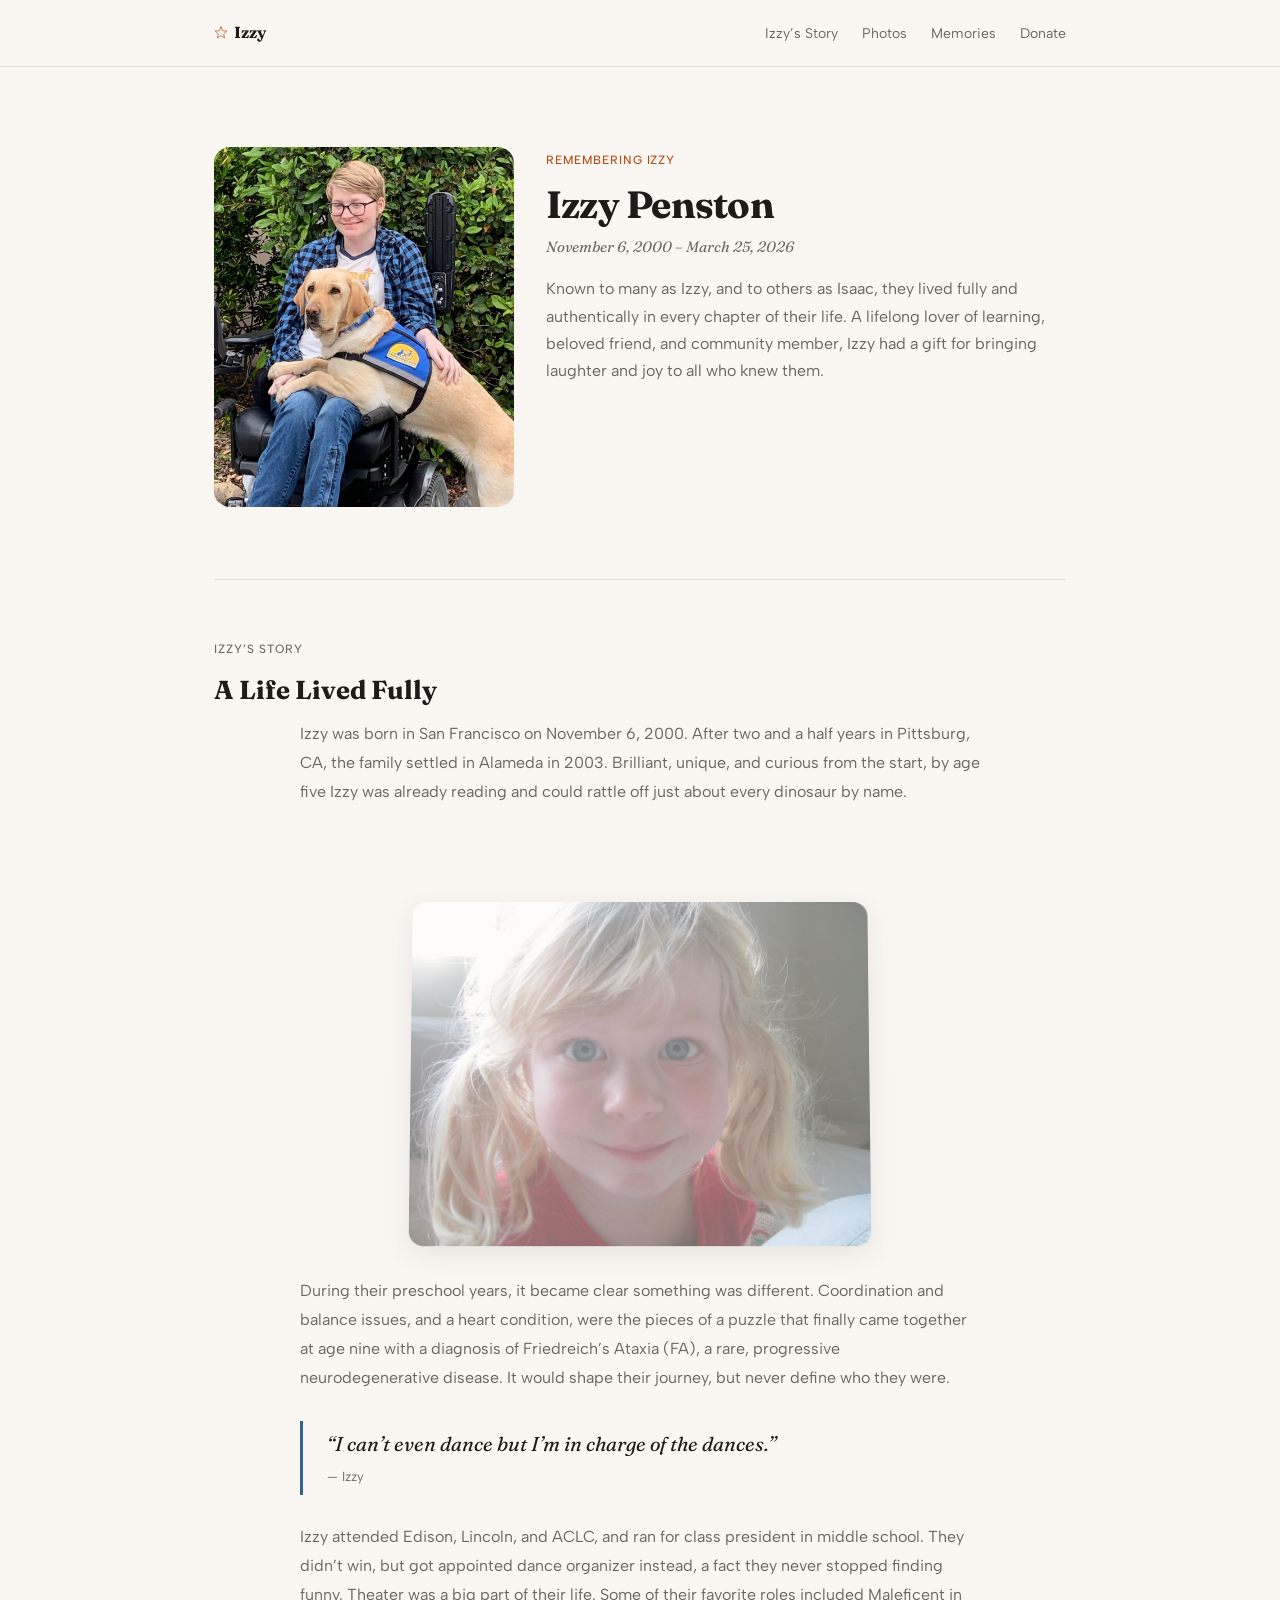
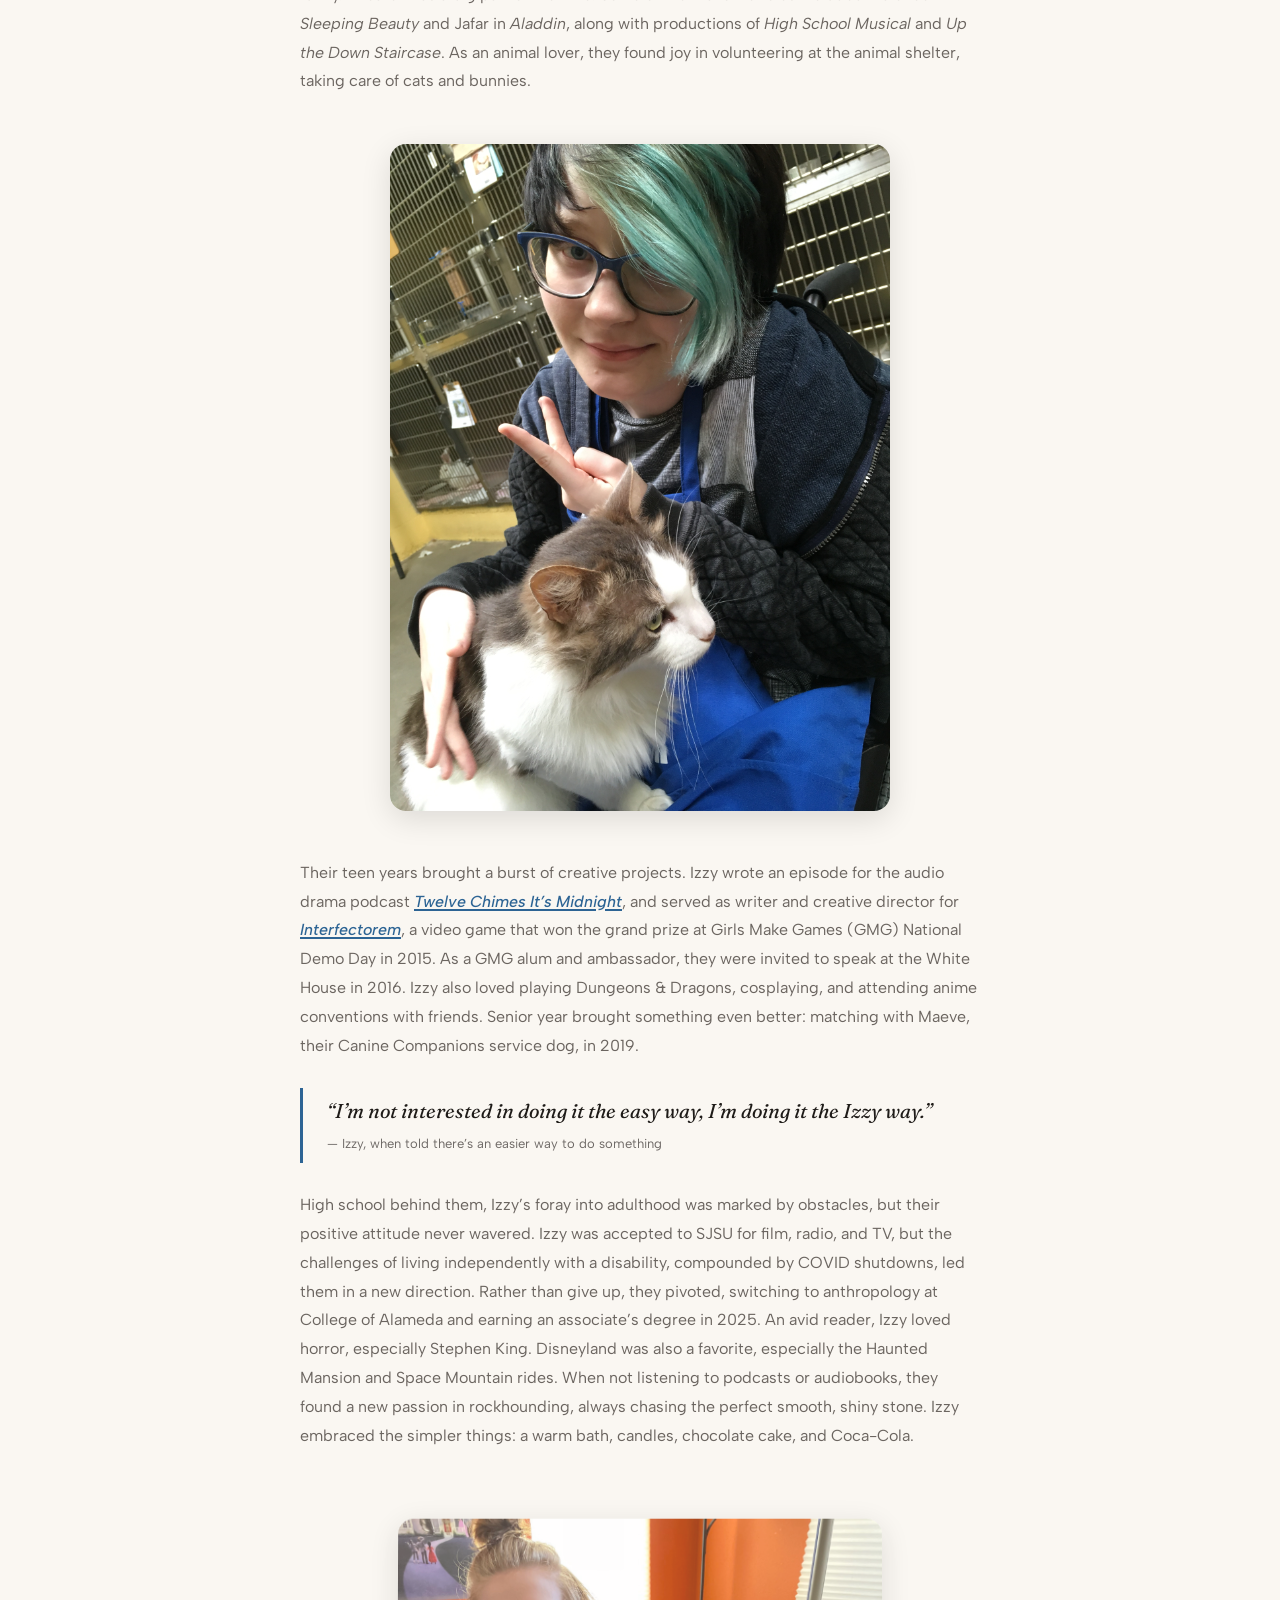
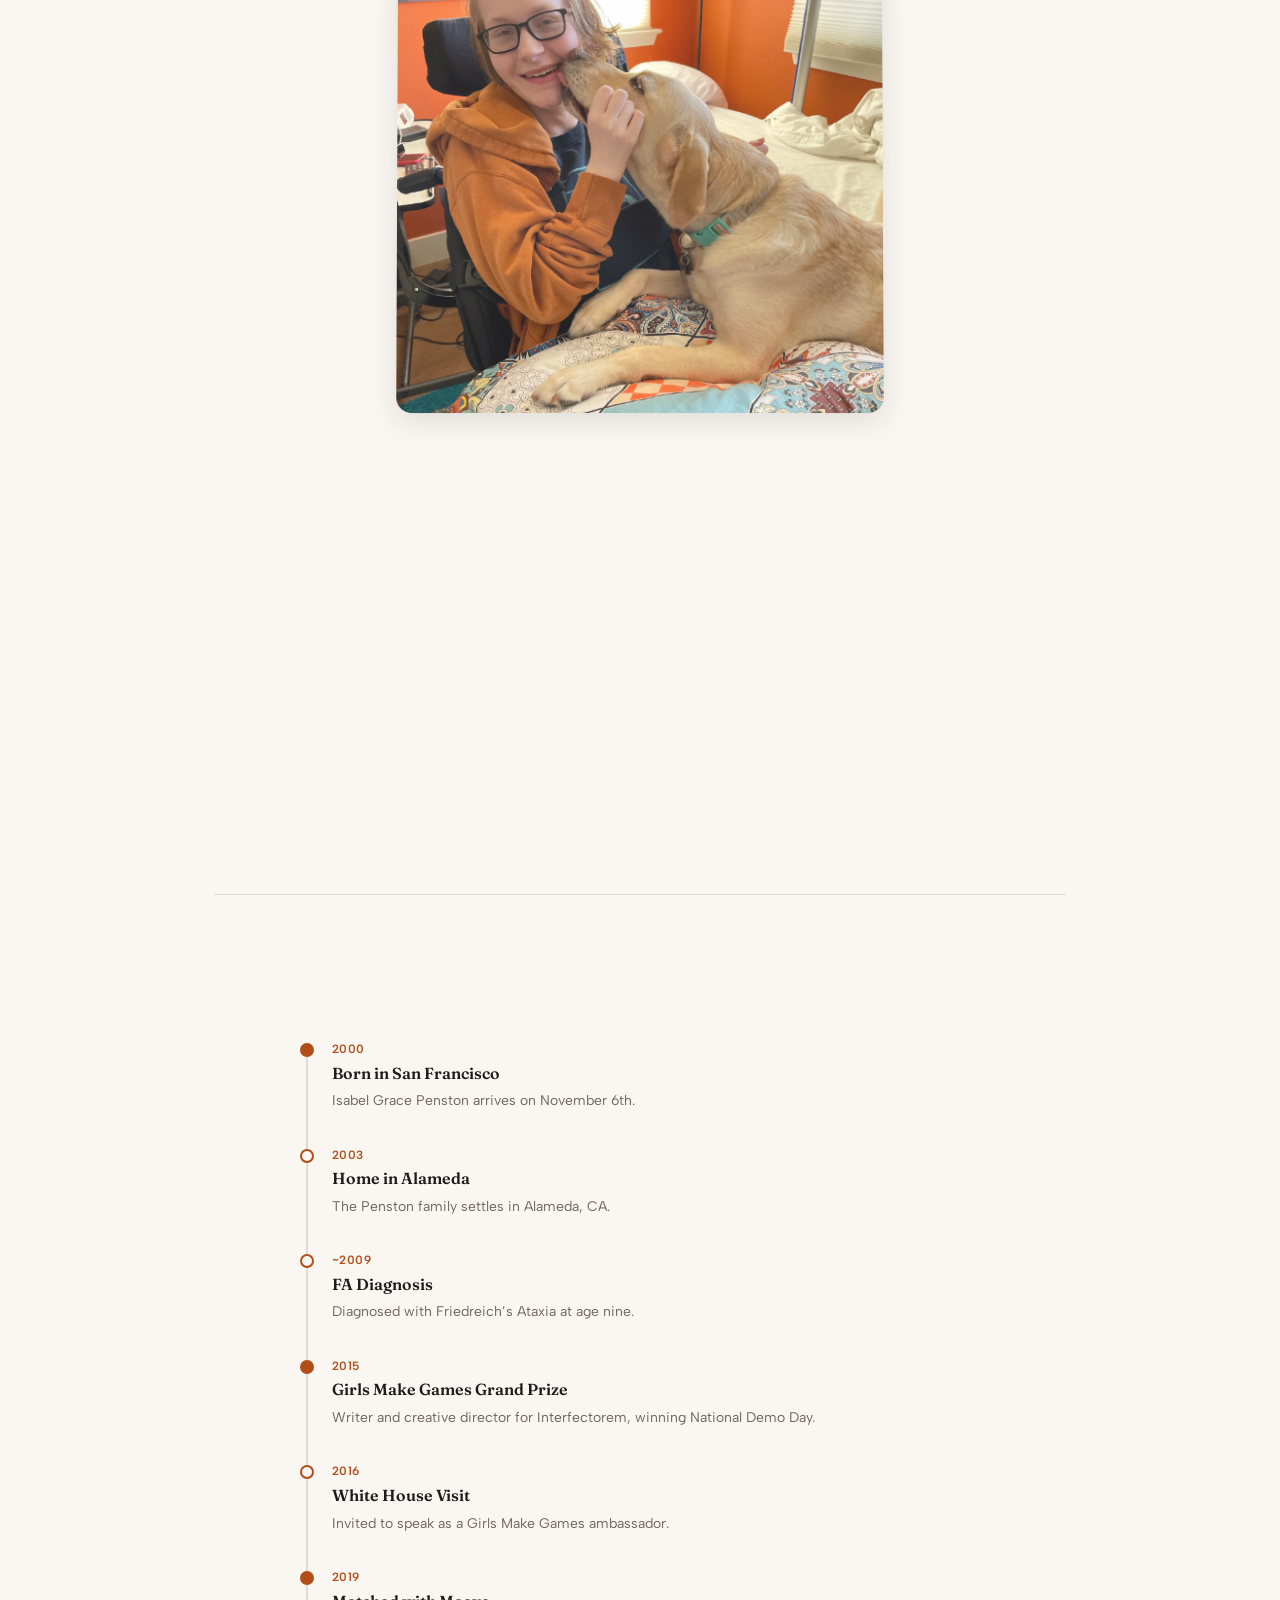
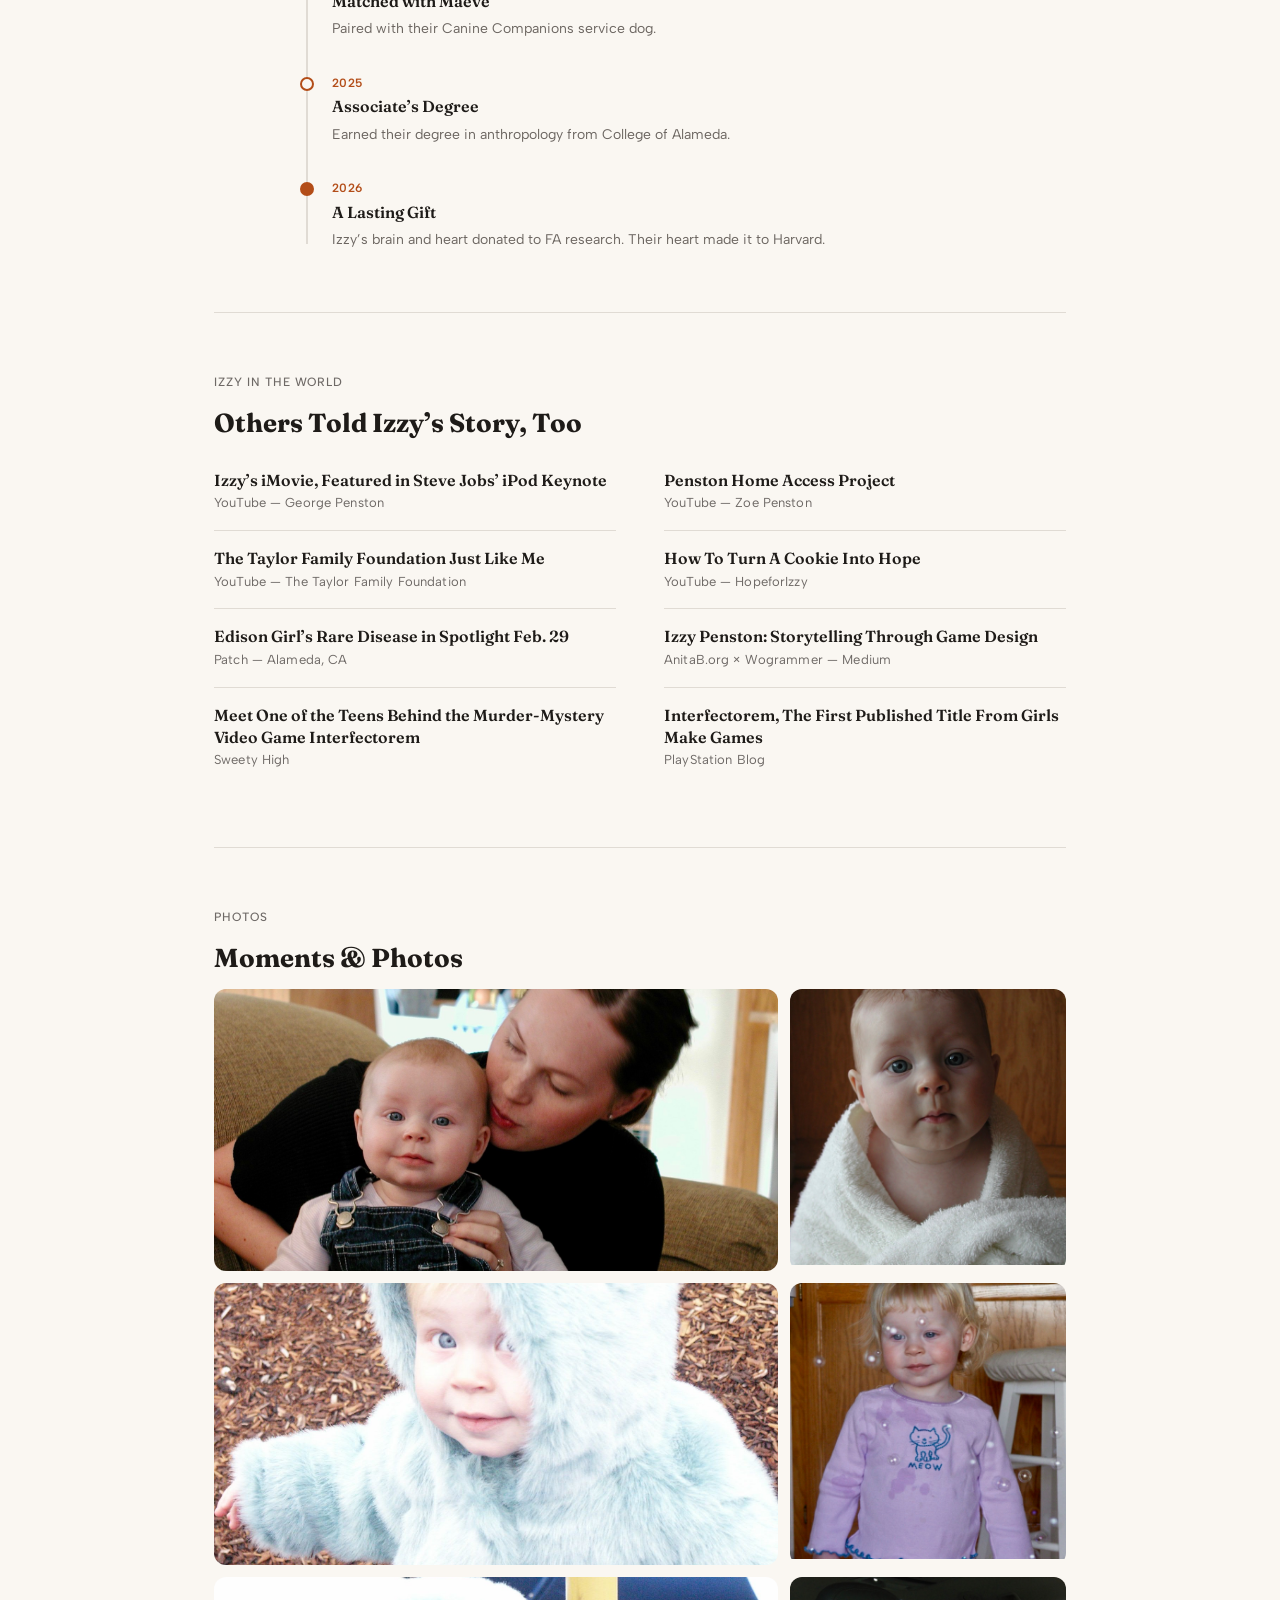
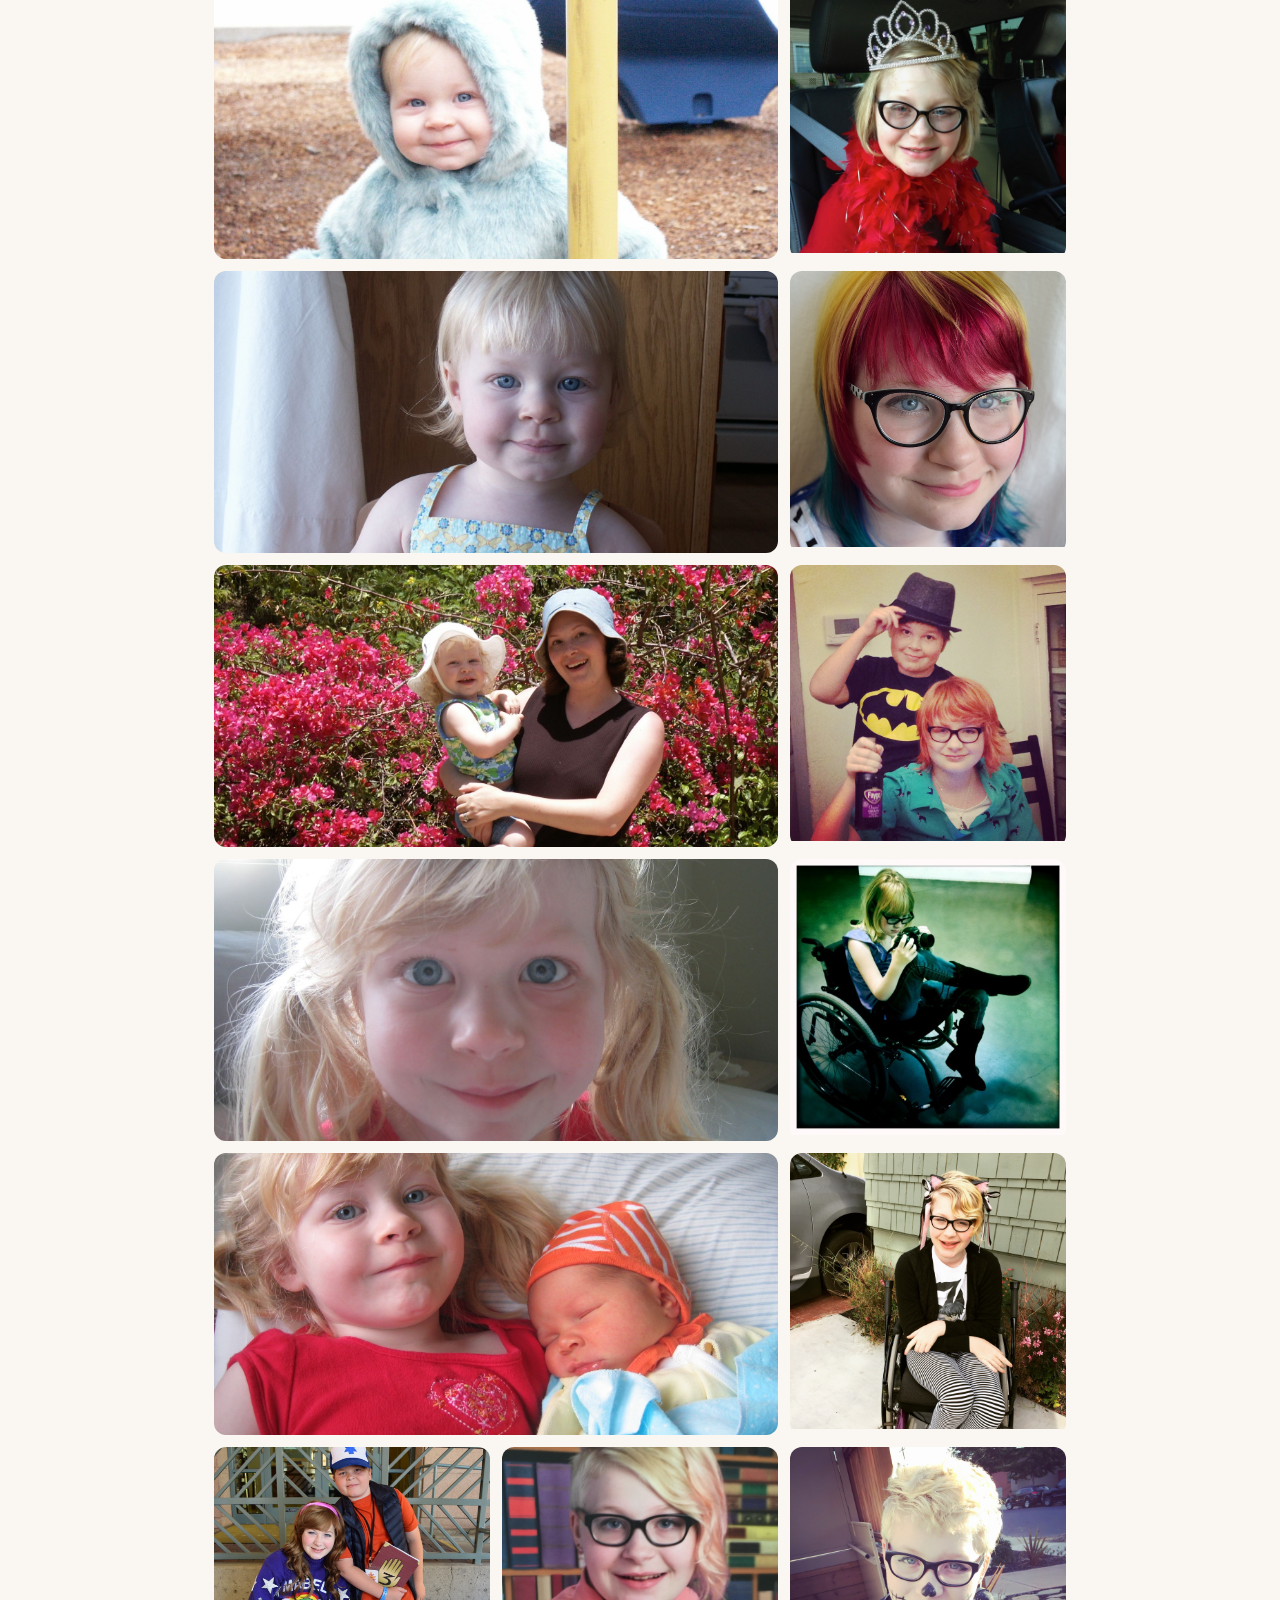
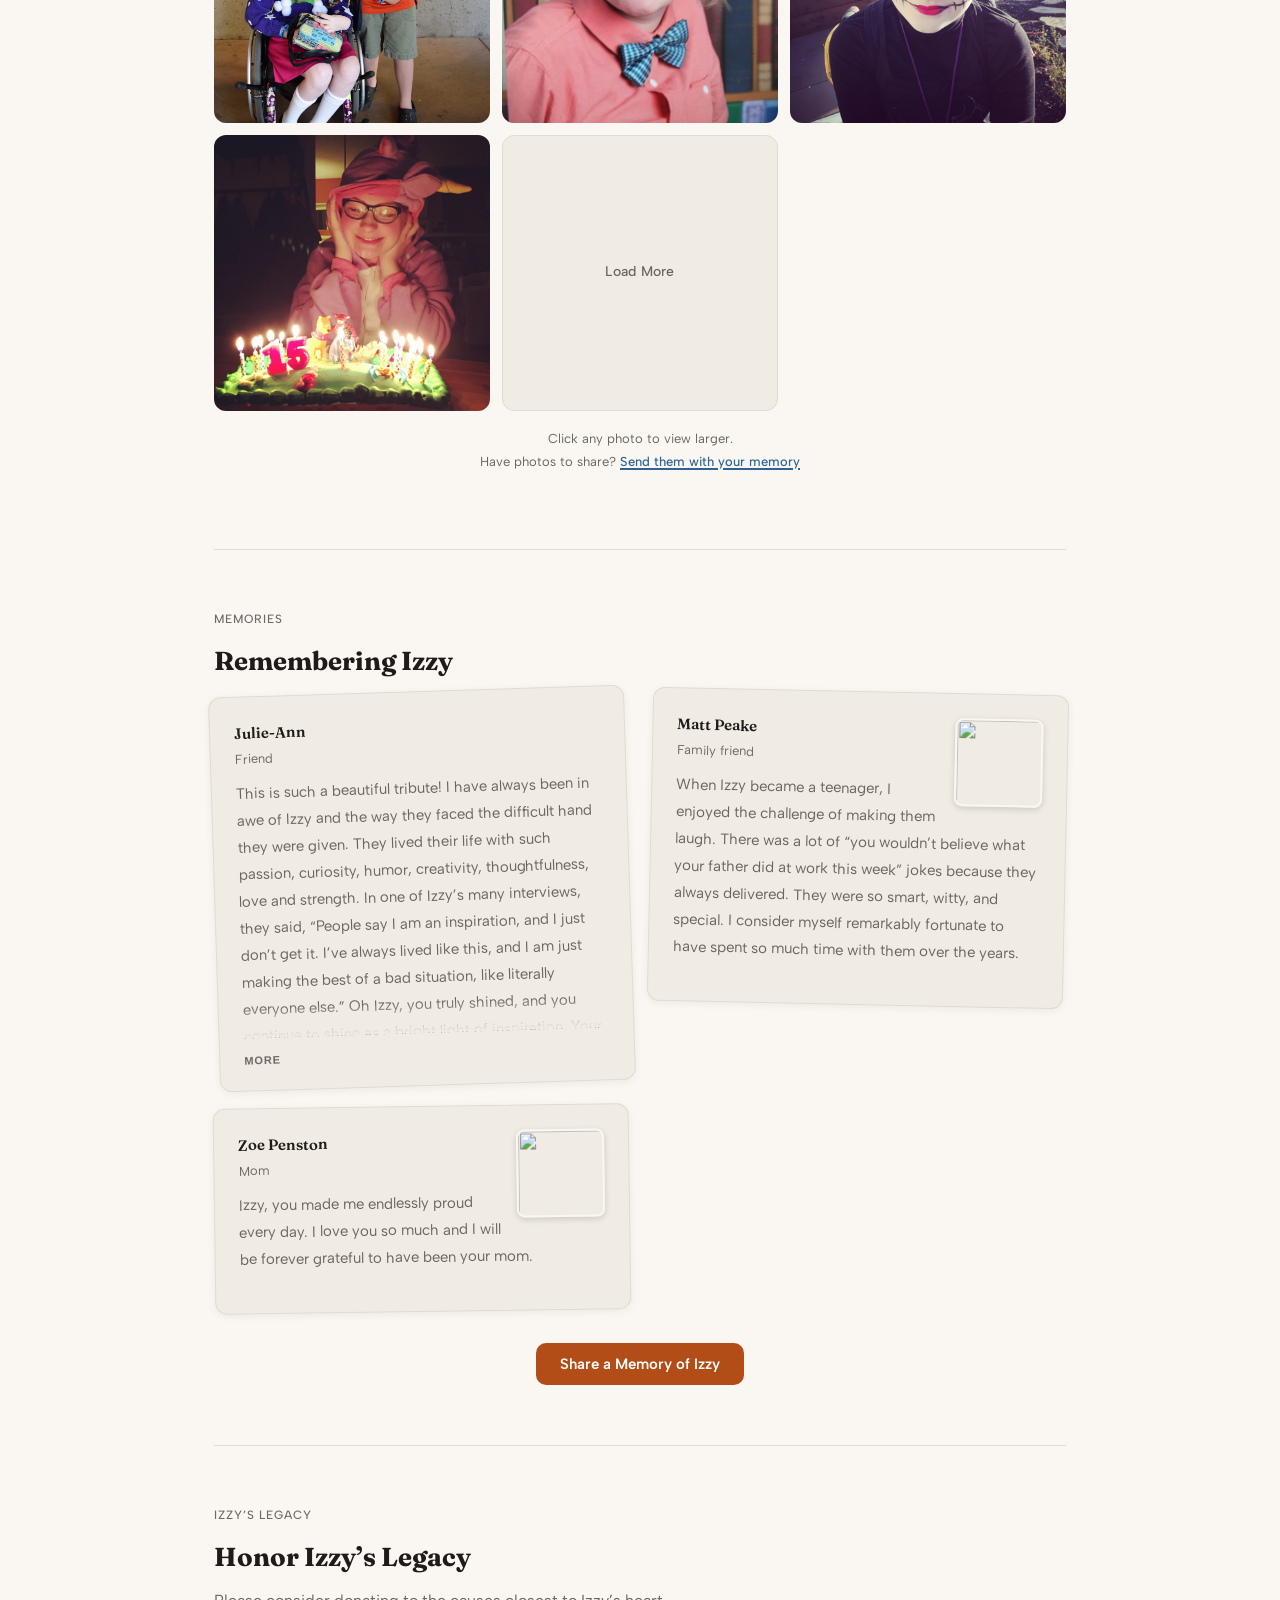
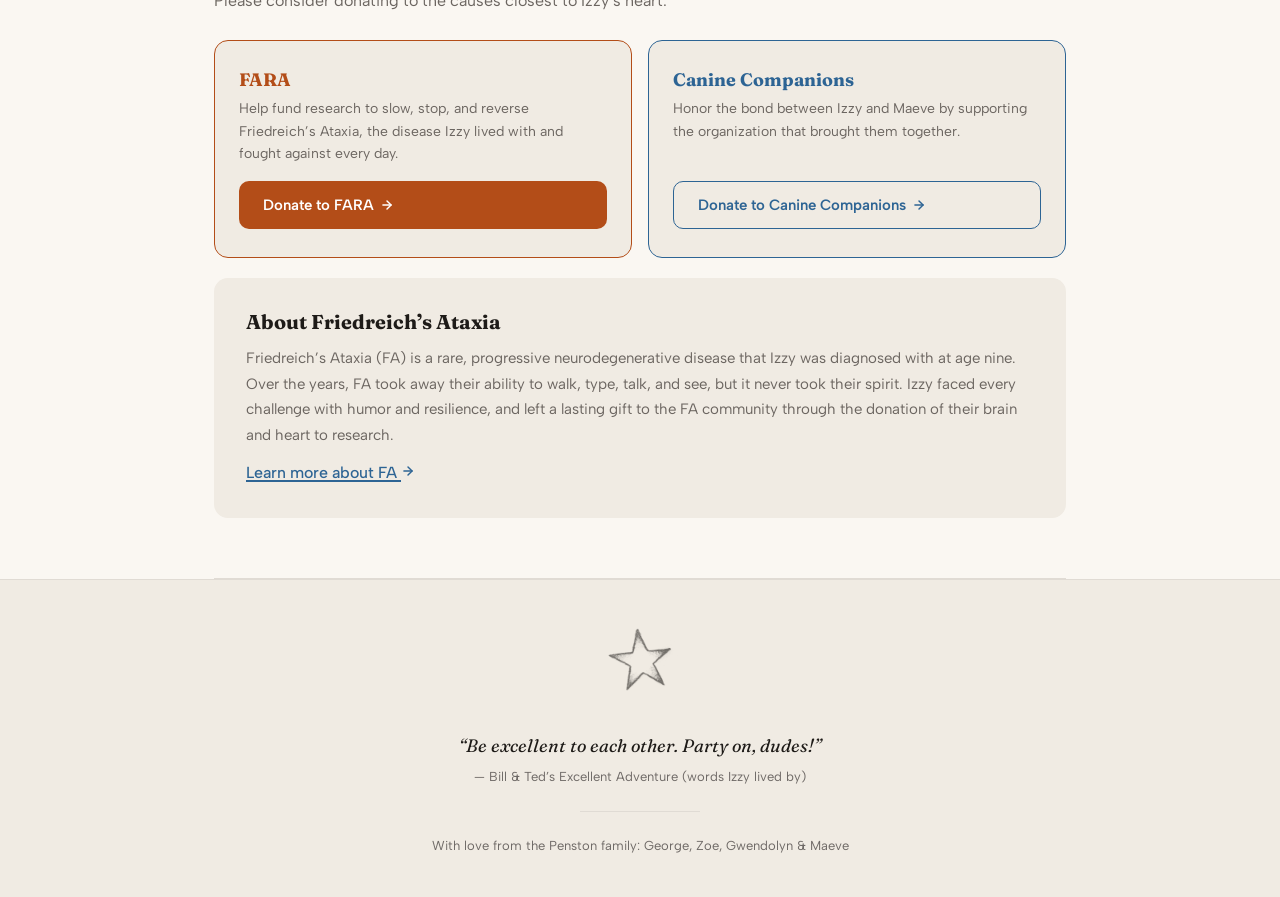
==== commit 624dc488: "Security and quality fixes from audit - Switch admin PIN storage from localStorage to sessionStorage" ====
--- a/index.html
+++ b/index.html
@@ -19,12 +19,12 @@
   <link rel="icon" type="image/png" sizes="32x32" href="/assets/favicon-32.png">
   <link rel="icon" type="image/png" sizes="512x512" href="/assets/favicon-512.png">
   <link rel="apple-touch-icon" sizes="192x192" href="/assets/favicon-192.png">
-  <link rel="stylesheet" href="/assets/style.css?v=17">
+  <link rel="stylesheet" href="/assets/style.css?v=18">
   <script defer src="/assets/animations.js?v=2"></script>
   <script defer src="/assets/gallery.js?v=3"></script>
   <script defer src="/assets/lightbox.js?v=3"></script>
-  <script defer src="/assets/memories.js?v=3"></script>
-  <script defer src="/assets/modal.js?v=2"></script>
+  <script defer src="/assets/memories.js?v=4"></script>
+  <script defer src="/assets/modal.js?v=3"></script>
   <noscript><style>[data-reveal],[data-stagger]{opacity:1;transform:none}</style></noscript>
   <script type="application/ld+json">
   {
--- a/assets/style.css
+++ b/assets/style.css
@@ -729,11 +729,13 @@
   font-weight: 600;
   font-size: 15px;
   color: var(--text-primary);
+  margin-bottom: 10px;
 }
 
 .memory-relation {
   font-size: 13px;
   color: var(--text-tertiary);
+  margin-top: -6px;
   margin-bottom: 10px;
 }
 
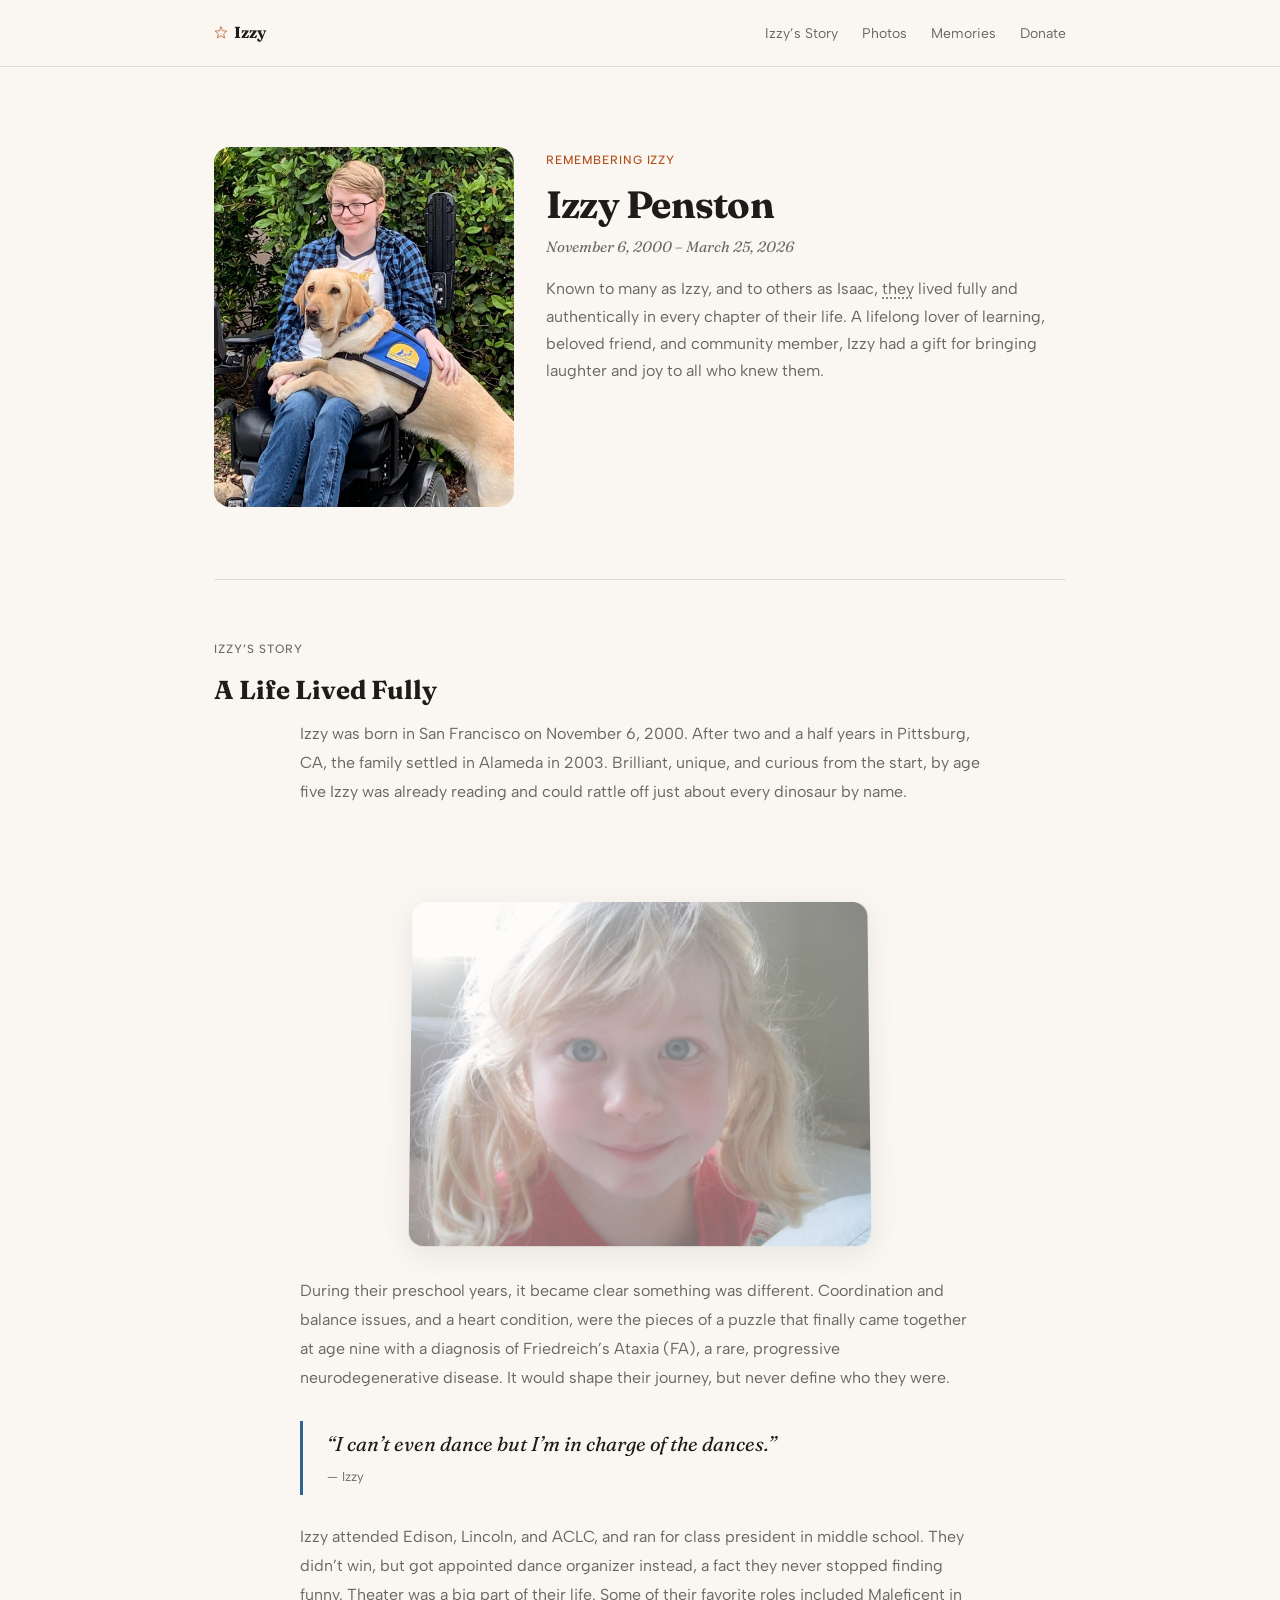
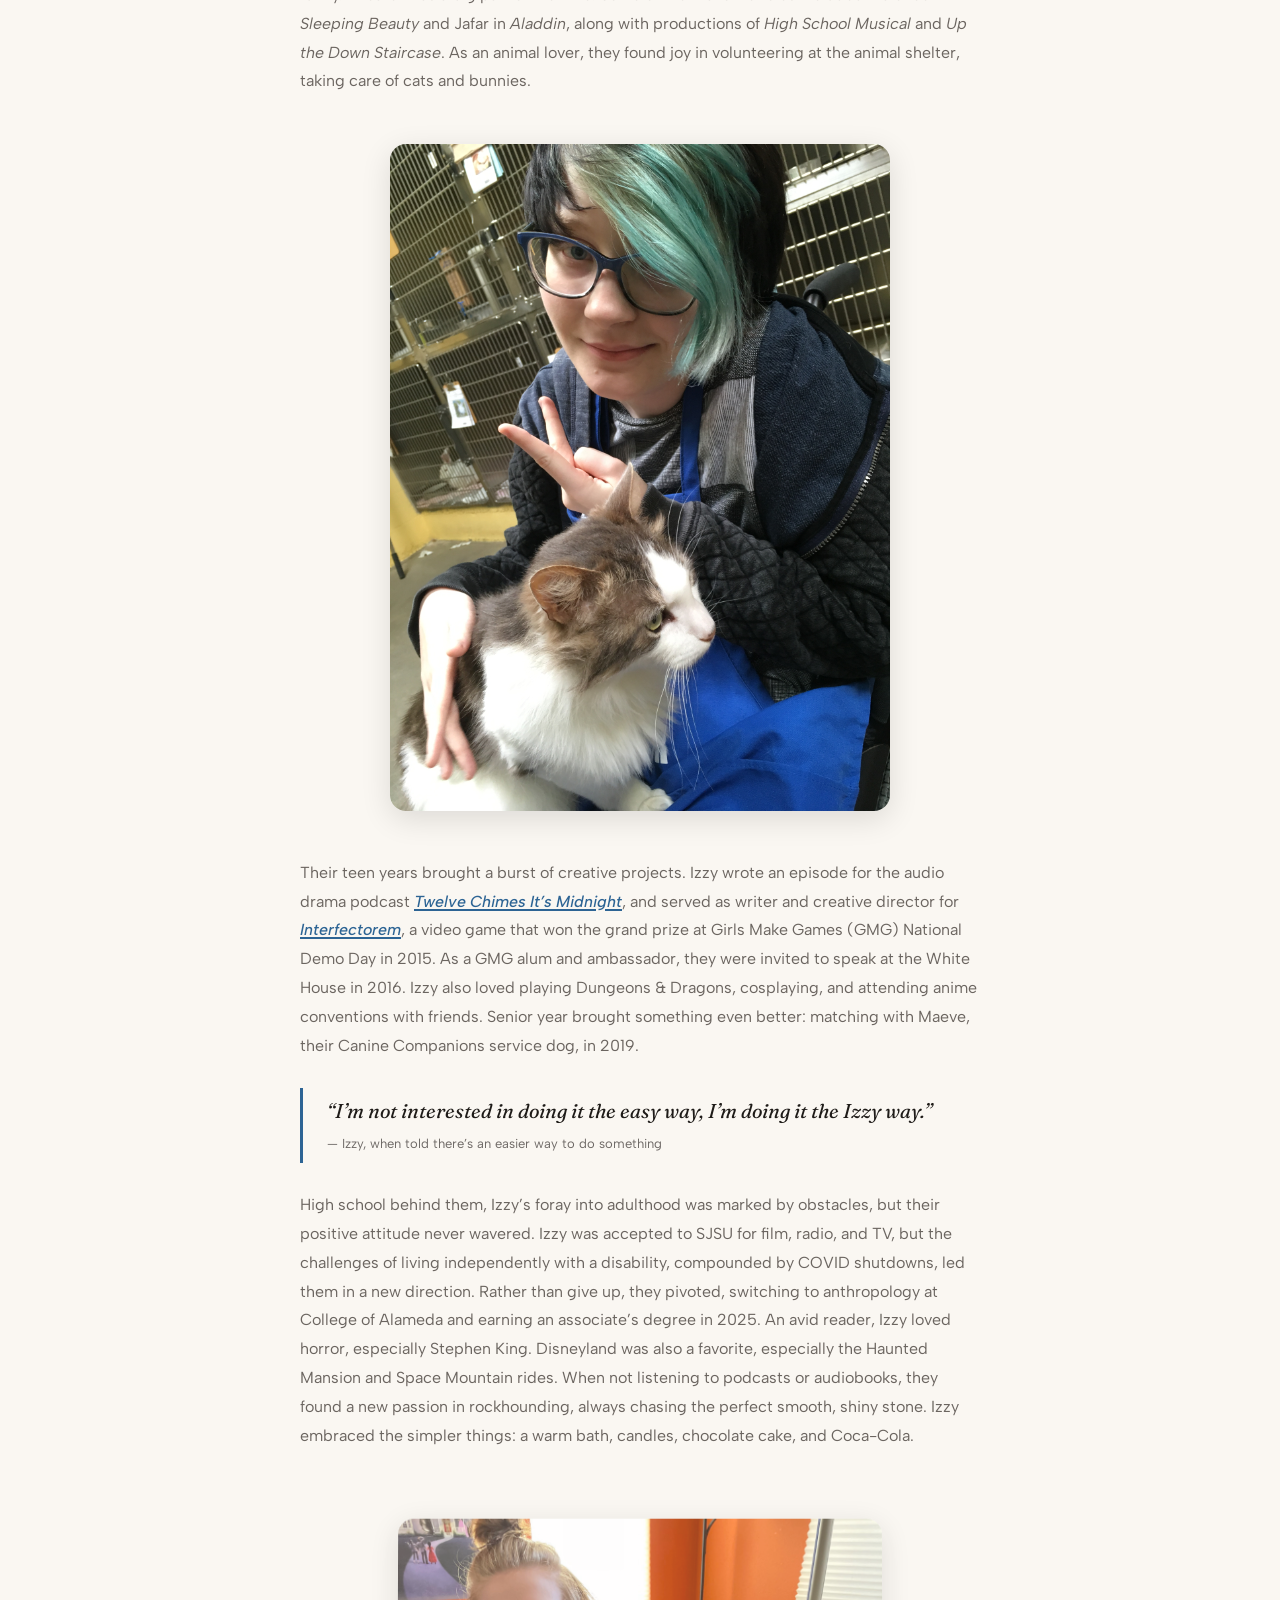
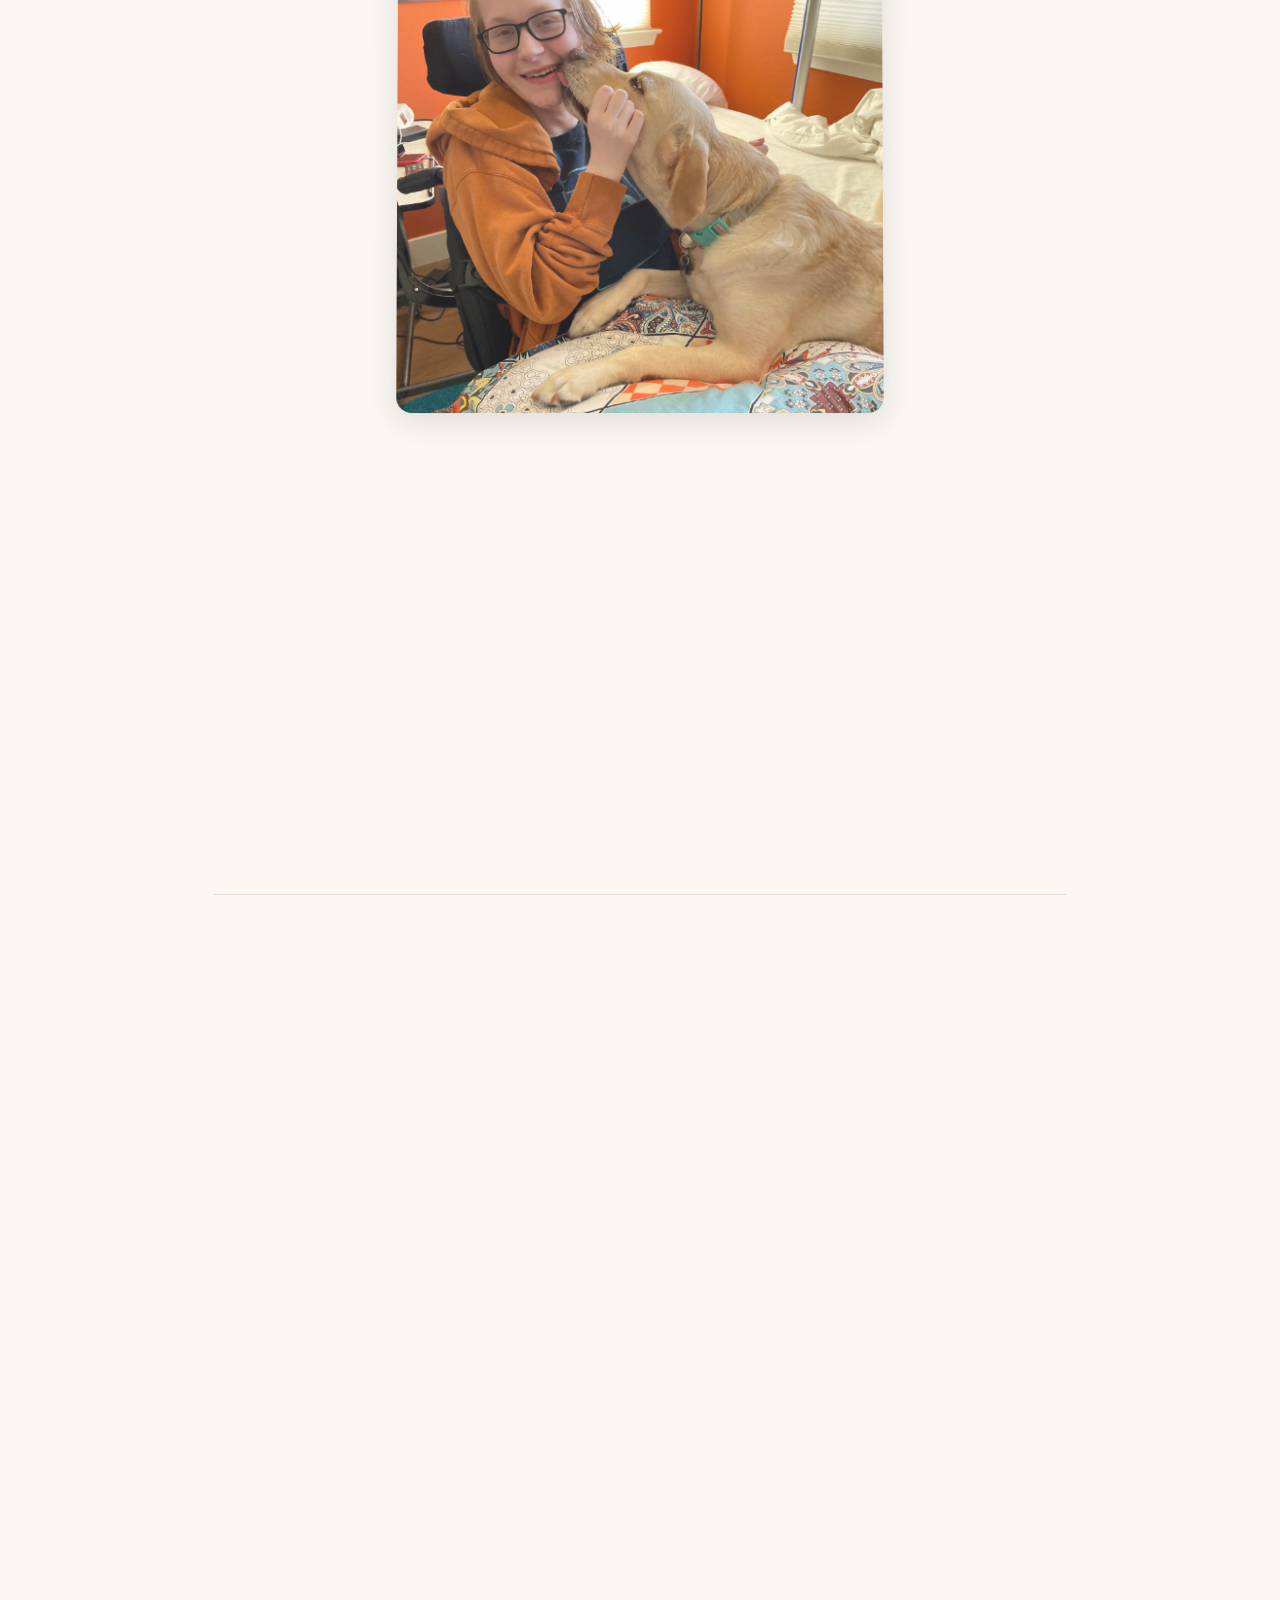
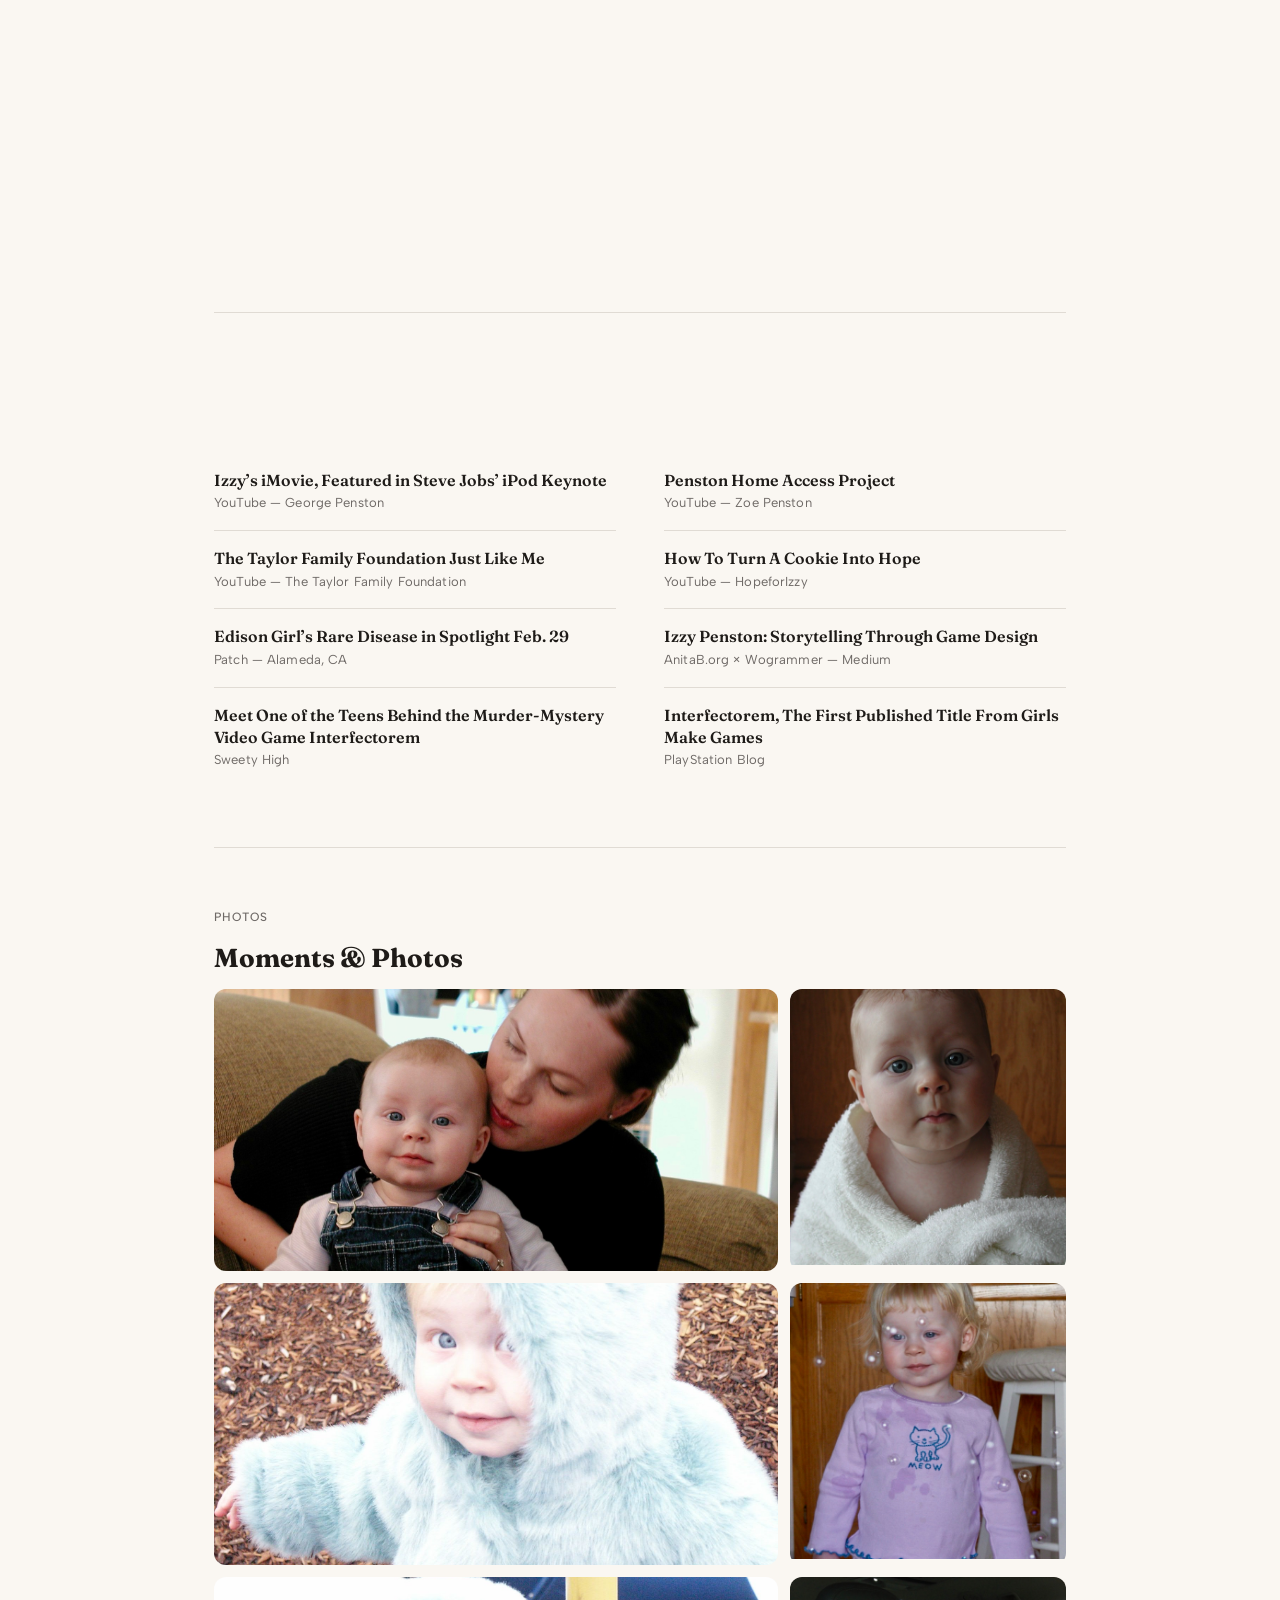
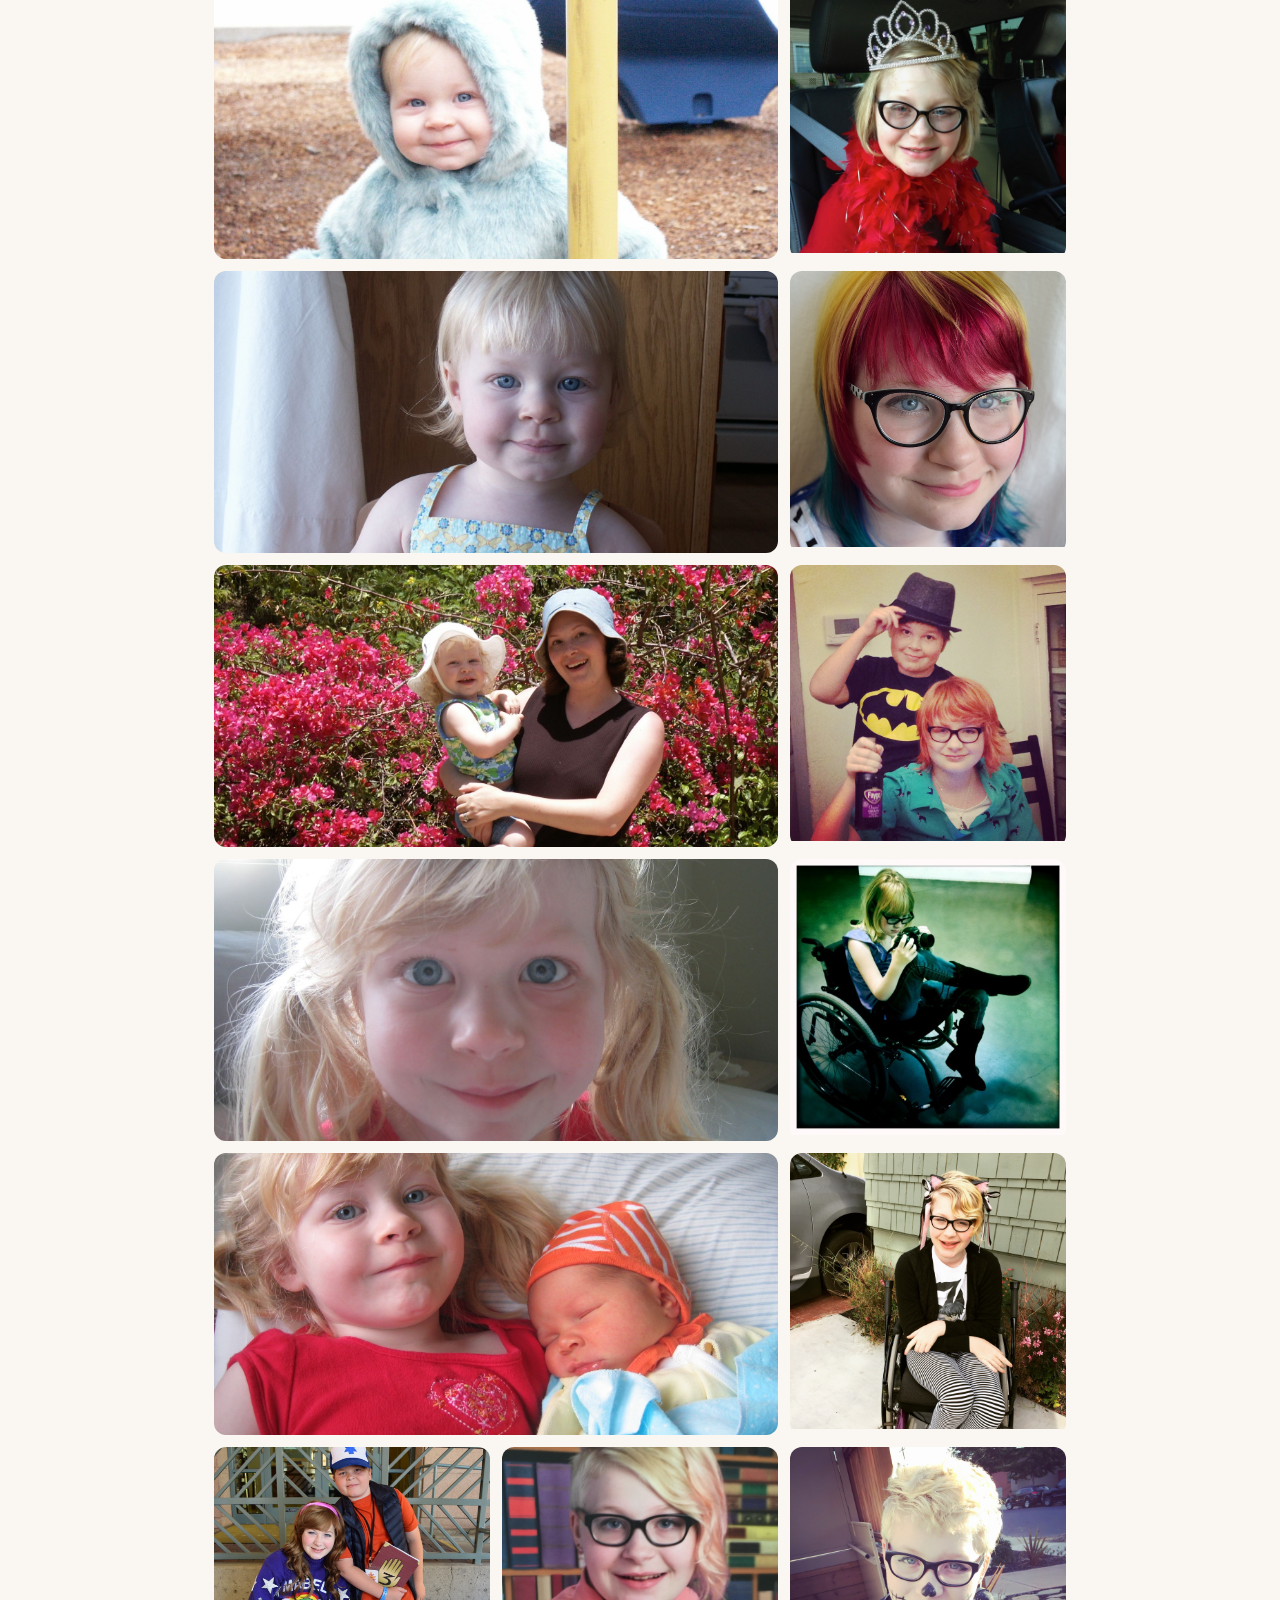
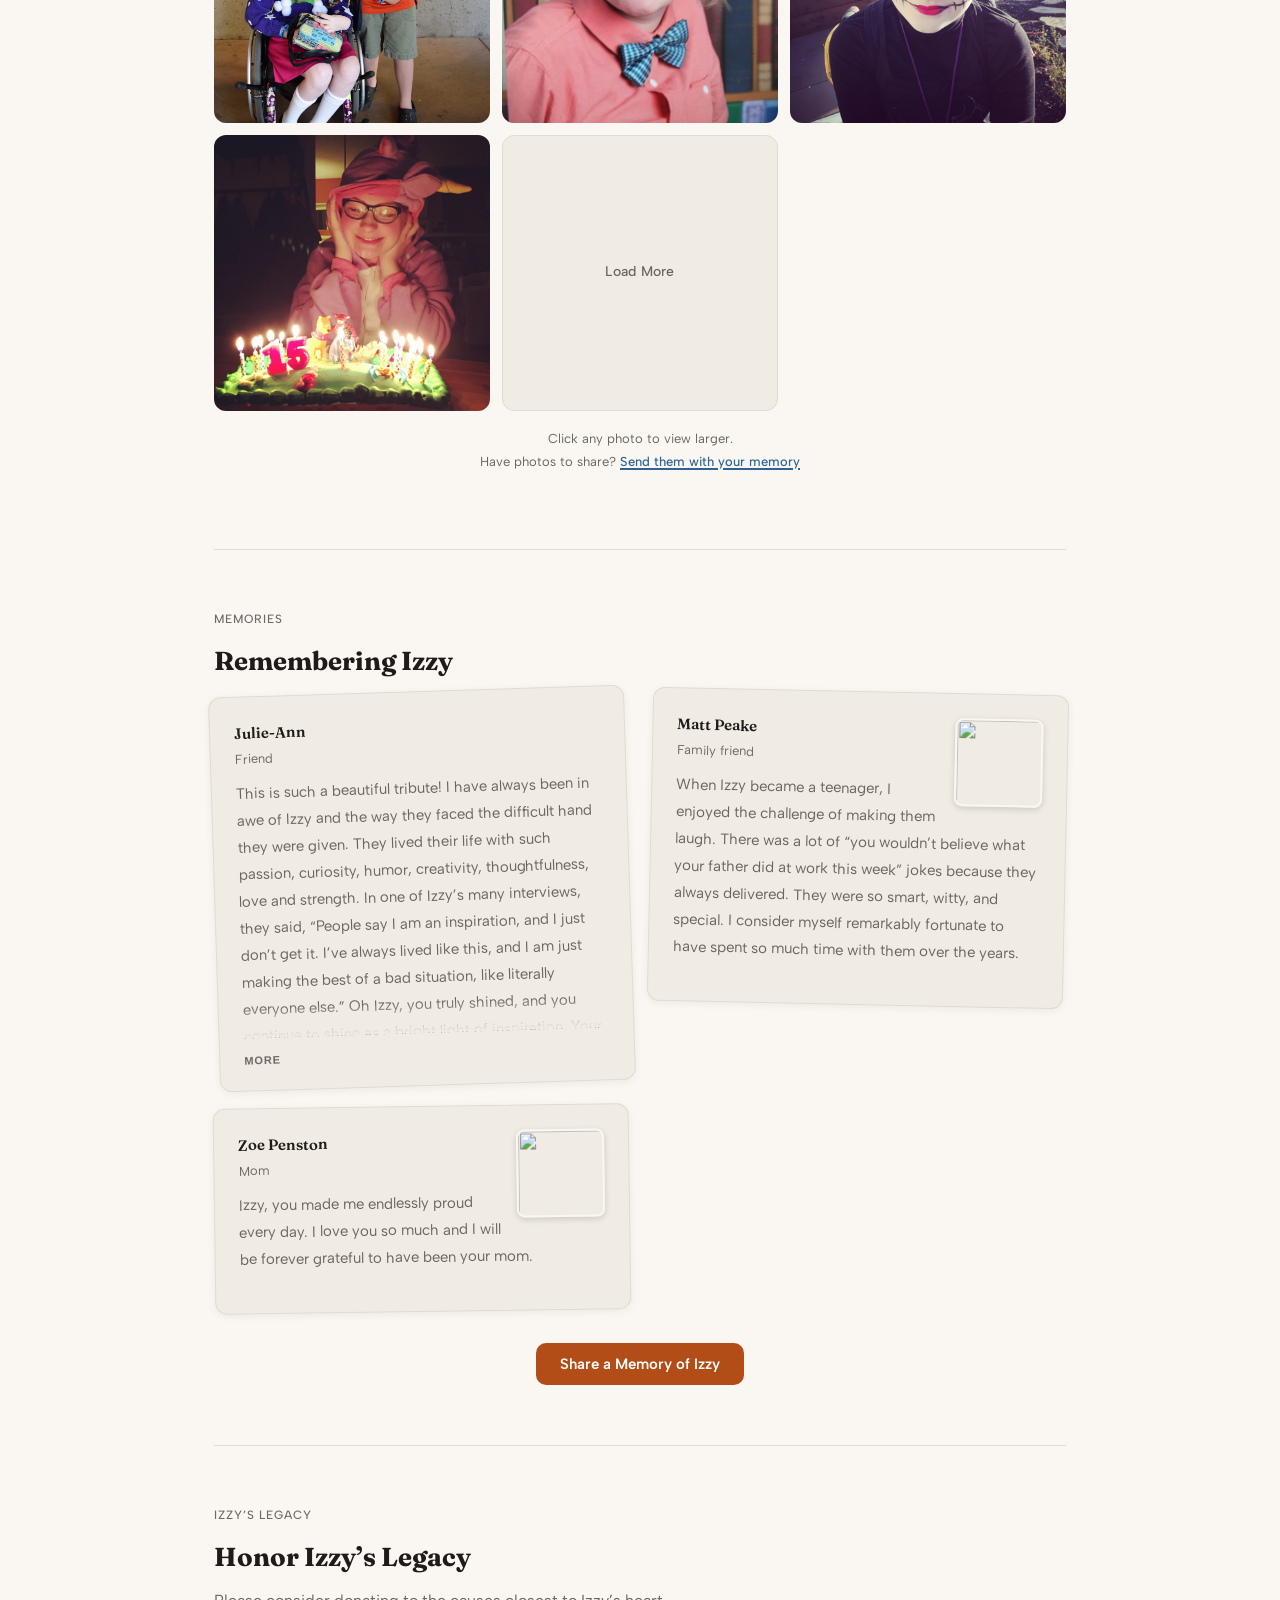
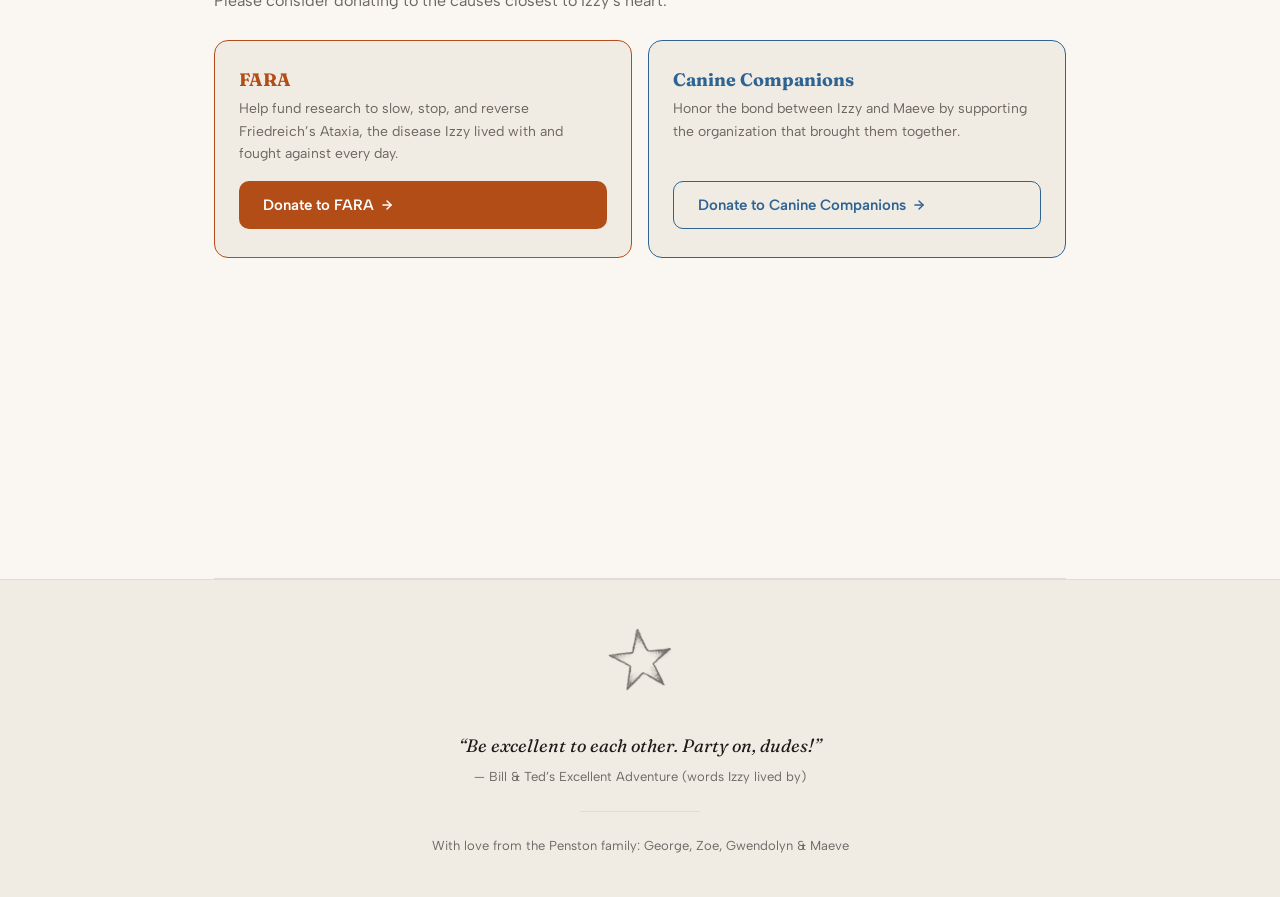
==== commit 2660021d: "Add 'Why They/Them?' tooltip and modal to hero intro - Wraps first 'they' in hero with a dotted-unde" ====
--- a/index.html
+++ b/index.html
@@ -19,12 +19,13 @@
   <link rel="icon" type="image/png" sizes="32x32" href="/assets/favicon-32.png">
   <link rel="icon" type="image/png" sizes="512x512" href="/assets/favicon-512.png">
   <link rel="apple-touch-icon" sizes="192x192" href="/assets/favicon-192.png">
-  <link rel="stylesheet" href="/assets/style.css?v=18">
+  <link rel="stylesheet" href="/assets/style.css?v=19">
   <script defer src="/assets/animations.js?v=2"></script>
   <script defer src="/assets/gallery.js?v=3"></script>
   <script defer src="/assets/lightbox.js?v=3"></script>
   <script defer src="/assets/memories.js?v=4"></script>
   <script defer src="/assets/modal.js?v=3"></script>
+  <script defer src="/assets/pronoun-modal.js?v=1"></script>
   <noscript><style>[data-reveal],[data-stagger]{opacity:1;transform:none}</style></noscript>
   <script type="application/ld+json">
   {
@@ -68,7 +69,7 @@
             <div class="hero-label" data-stagger="1">Remembering Izzy</div>
             <h1 data-stagger="2">Izzy Penston</h1>
             <div class="hero-dates" data-stagger="3">November 6, 2000 &ndash; March 25, 2026</div>
-            <p class="hero-intro" data-stagger="4">Known to many as Izzy, and to others as Isaac, they lived fully and authentically in every chapter of their life. A lifelong lover of learning, beloved friend, and community member, Izzy had a gift for bringing laughter and joy to all who knew them.</p>
+            <p class="hero-intro" data-stagger="4">Known to many as Izzy, and to others as Isaac, <button class="pronoun-trigger" id="pronoun-trigger" aria-label="Why they/them? Click to learn more">they</button> lived fully and authentically in every chapter of their life. A lifelong lover of learning, beloved friend, and community member, Izzy had a gift for bringing laughter and joy to all who knew them.</p>
           </div>
         </div>
       </section>
@@ -351,5 +352,14 @@
     </div>
   </div>
 
+  <!-- Why They/Them modal -->
+  <div class="modal-backdrop" id="pronoun-modal">
+    <div class="modal pronoun-modal" role="dialog" aria-modal="true" aria-labelledby="pronoun-modal-title">
+      <button class="modal-close" id="pronoun-modal-close" aria-label="Close">&times;</button>
+      <h2 id="pronoun-modal-title">Why They/Them?</h2>
+      <p class="pronoun-modal-text">Izzy identified as she/her in her early years, and more recently as he/him, going by both Isaac and Izzy. Izzy was many things: a son, a daughter, a writer, an actor, able-bodied, then a person with disabilities, smart, funny, creative. All of these things, and everything to us. Izzy contained multitudes.</p>
+    </div>
+  </div>
+
 </body>
 </html>
--- a/assets/style.css
+++ b/assets/style.css
@@ -987,6 +987,65 @@
   line-height: 1.5;
 }
 
+/* ===== Pronoun trigger + tooltip ===== */
+.pronoun-trigger {
+  all: unset;
+  font: inherit;
+  color: inherit;
+  text-decoration: underline dotted;
+  text-decoration-color: var(--text-tertiary);
+  text-underline-offset: 3px;
+  cursor: pointer;
+  position: relative;
+}
+
+.pronoun-trigger:focus-visible {
+  outline: 2px solid var(--orange);
+  outline-offset: 2px;
+  border-radius: 2px;
+}
+
+@media (hover: hover) {
+  .pronoun-trigger::after {
+    content: 'Why they/them?';
+    position: absolute;
+    left: 50%;
+    top: calc(100% + 8px);
+    transform: translateX(-50%);
+    white-space: nowrap;
+    font-family: 'Albert Sans', system-ui, sans-serif;
+    font-size: 13px;
+    font-weight: 500;
+    color: var(--text-primary);
+    background: var(--bg-secondary);
+    border: 1px solid var(--border);
+    padding: 6px 12px;
+    border-radius: 8px;
+    opacity: 0;
+    visibility: hidden;
+    transition: opacity 0.15s, visibility 0.15s;
+    pointer-events: none;
+    z-index: 10;
+  }
+
+  .pronoun-trigger:hover::after {
+    opacity: 1;
+    visibility: visible;
+  }
+}
+
+/* ===== Pronoun modal ===== */
+.pronoun-modal {
+  max-width: 440px;
+}
+
+.pronoun-modal-text {
+  font-size: 16px;
+  color: var(--text-secondary);
+  line-height: 1.7;
+  margin: 0;
+}
+
 /* ===== Form ===== */
 .form-row {
   display: grid;
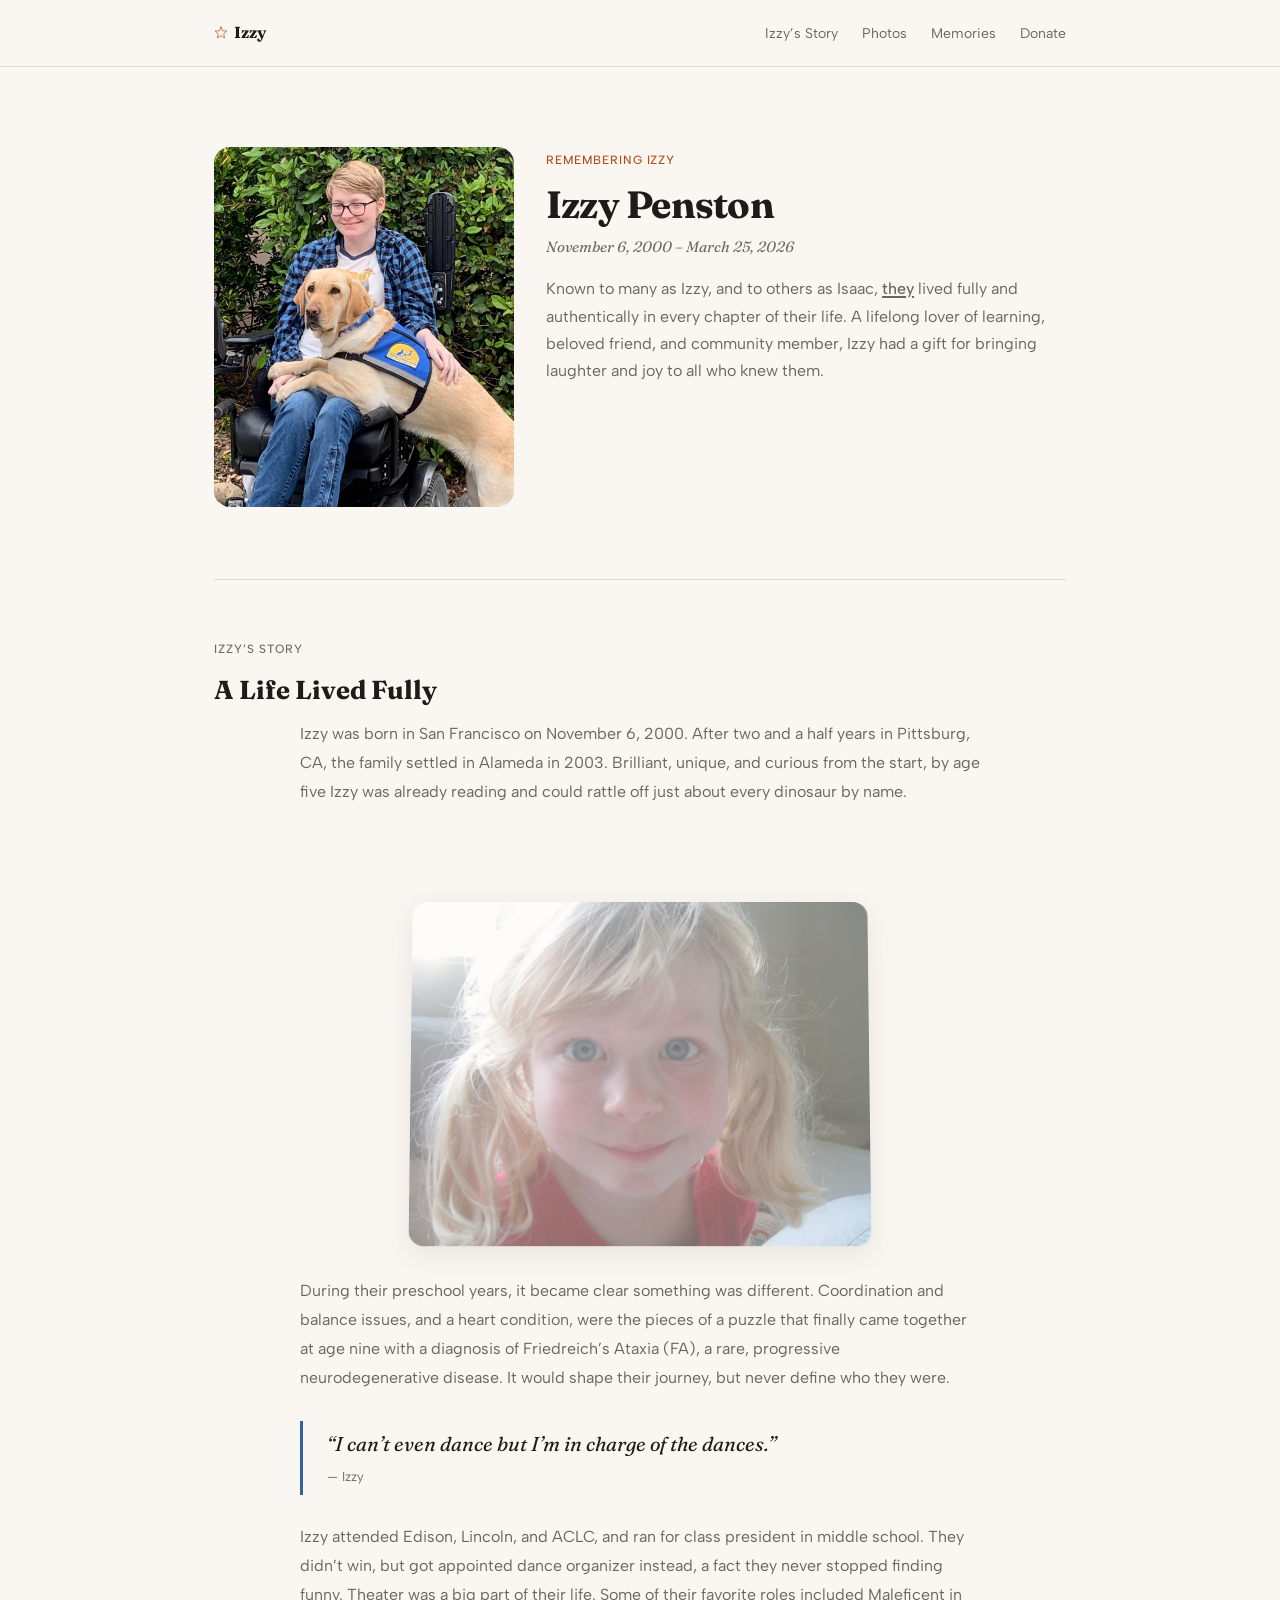
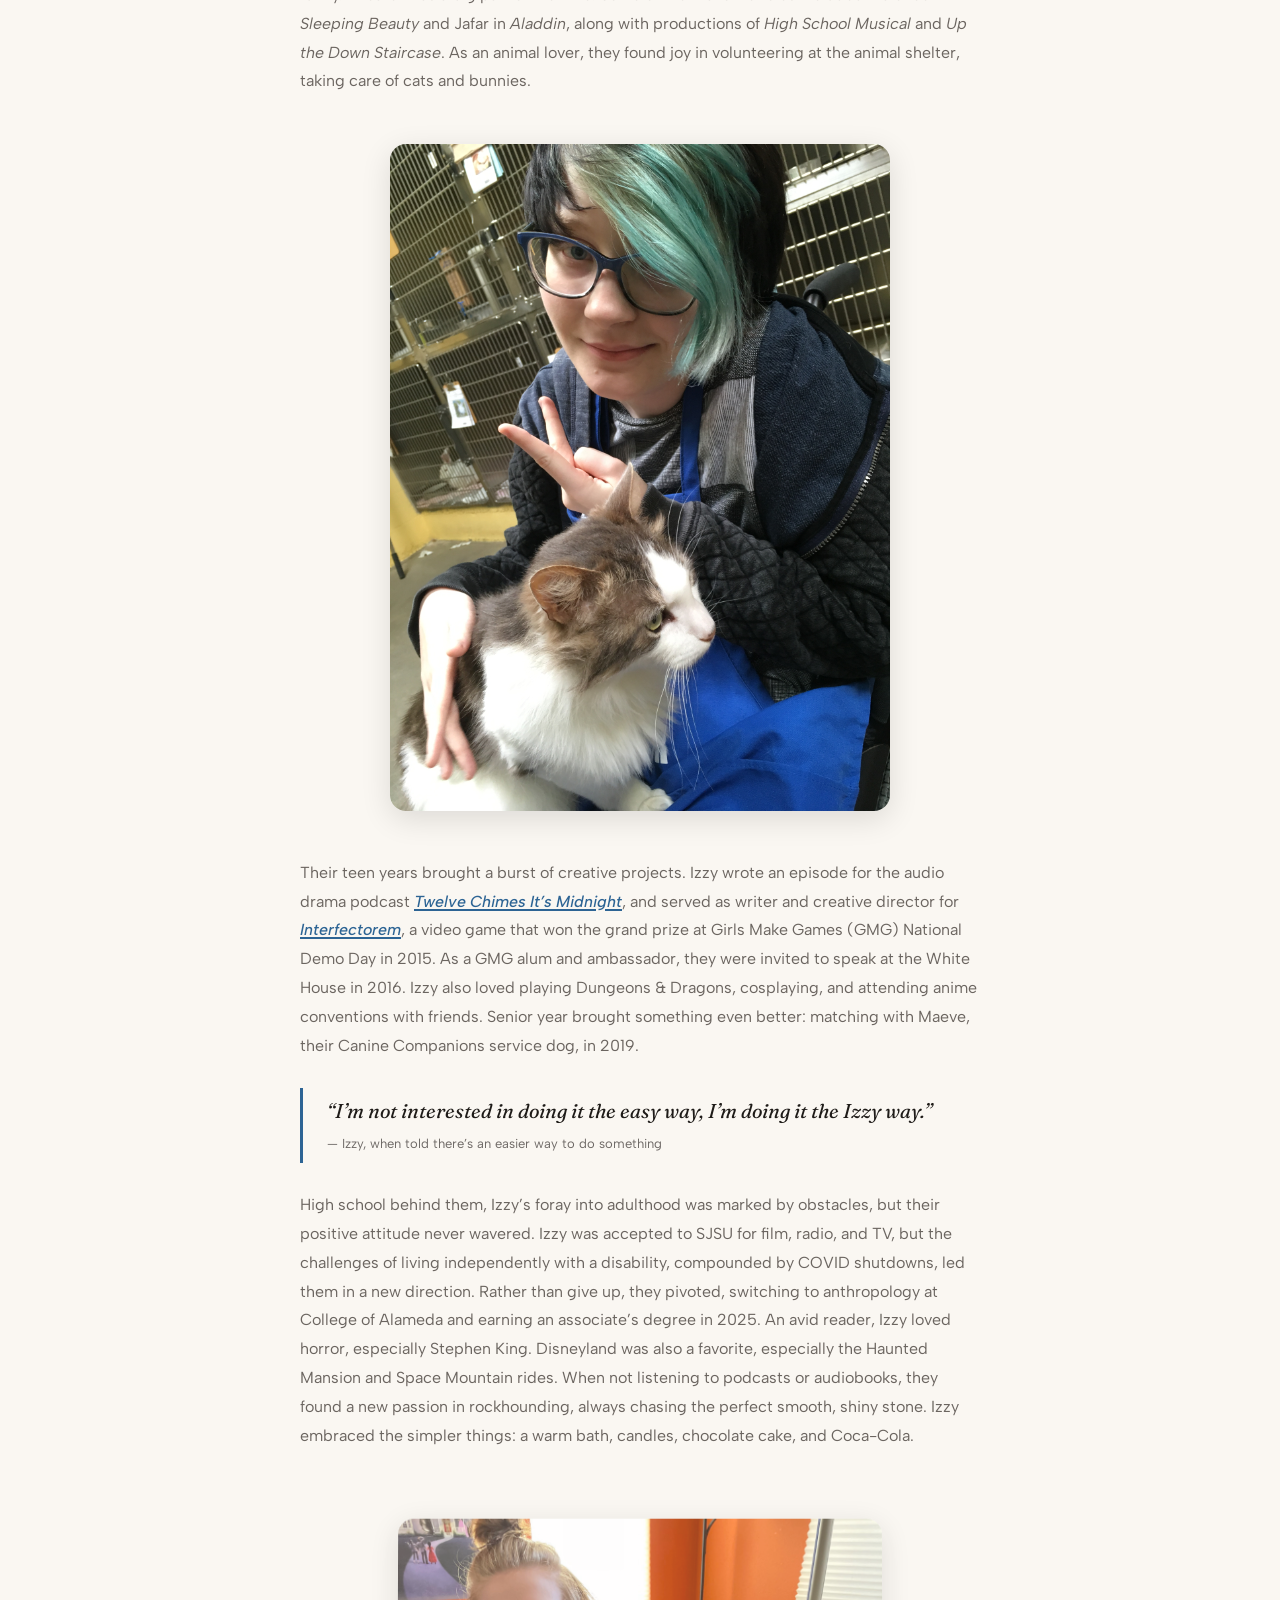
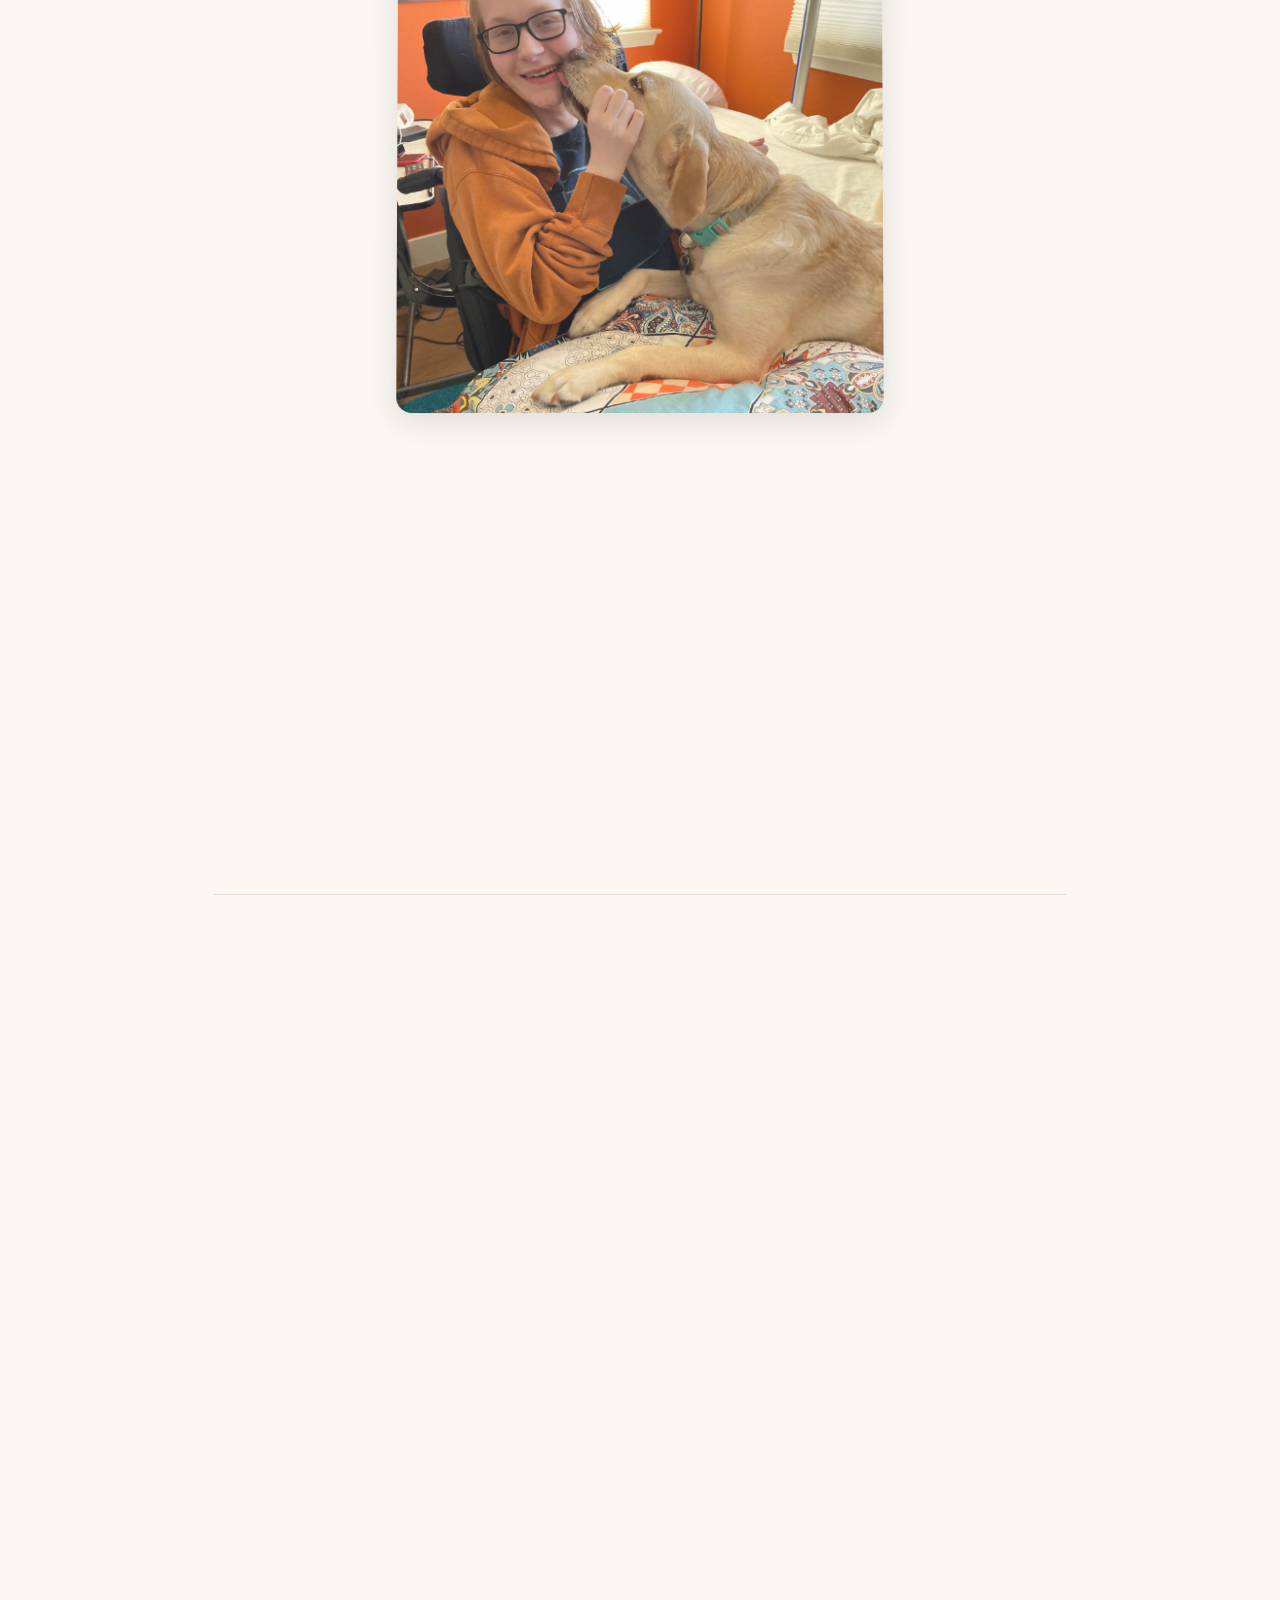
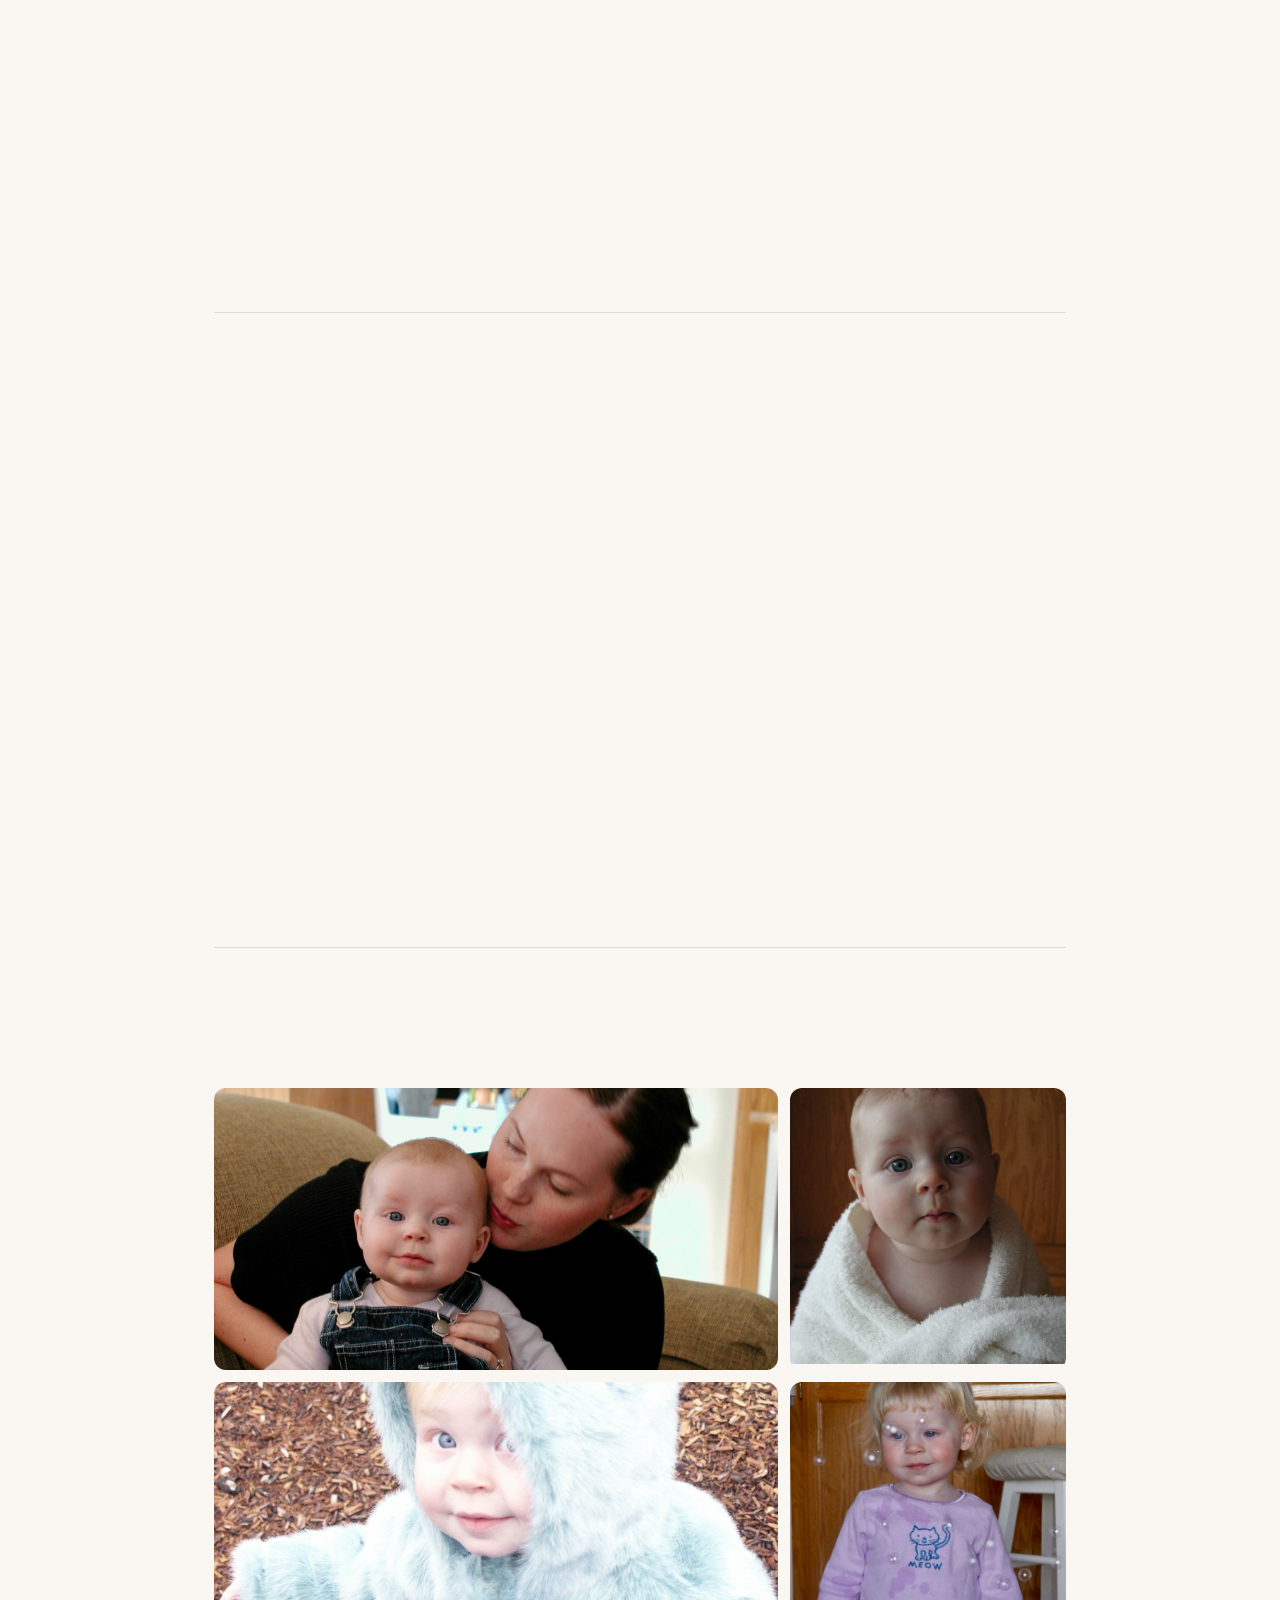
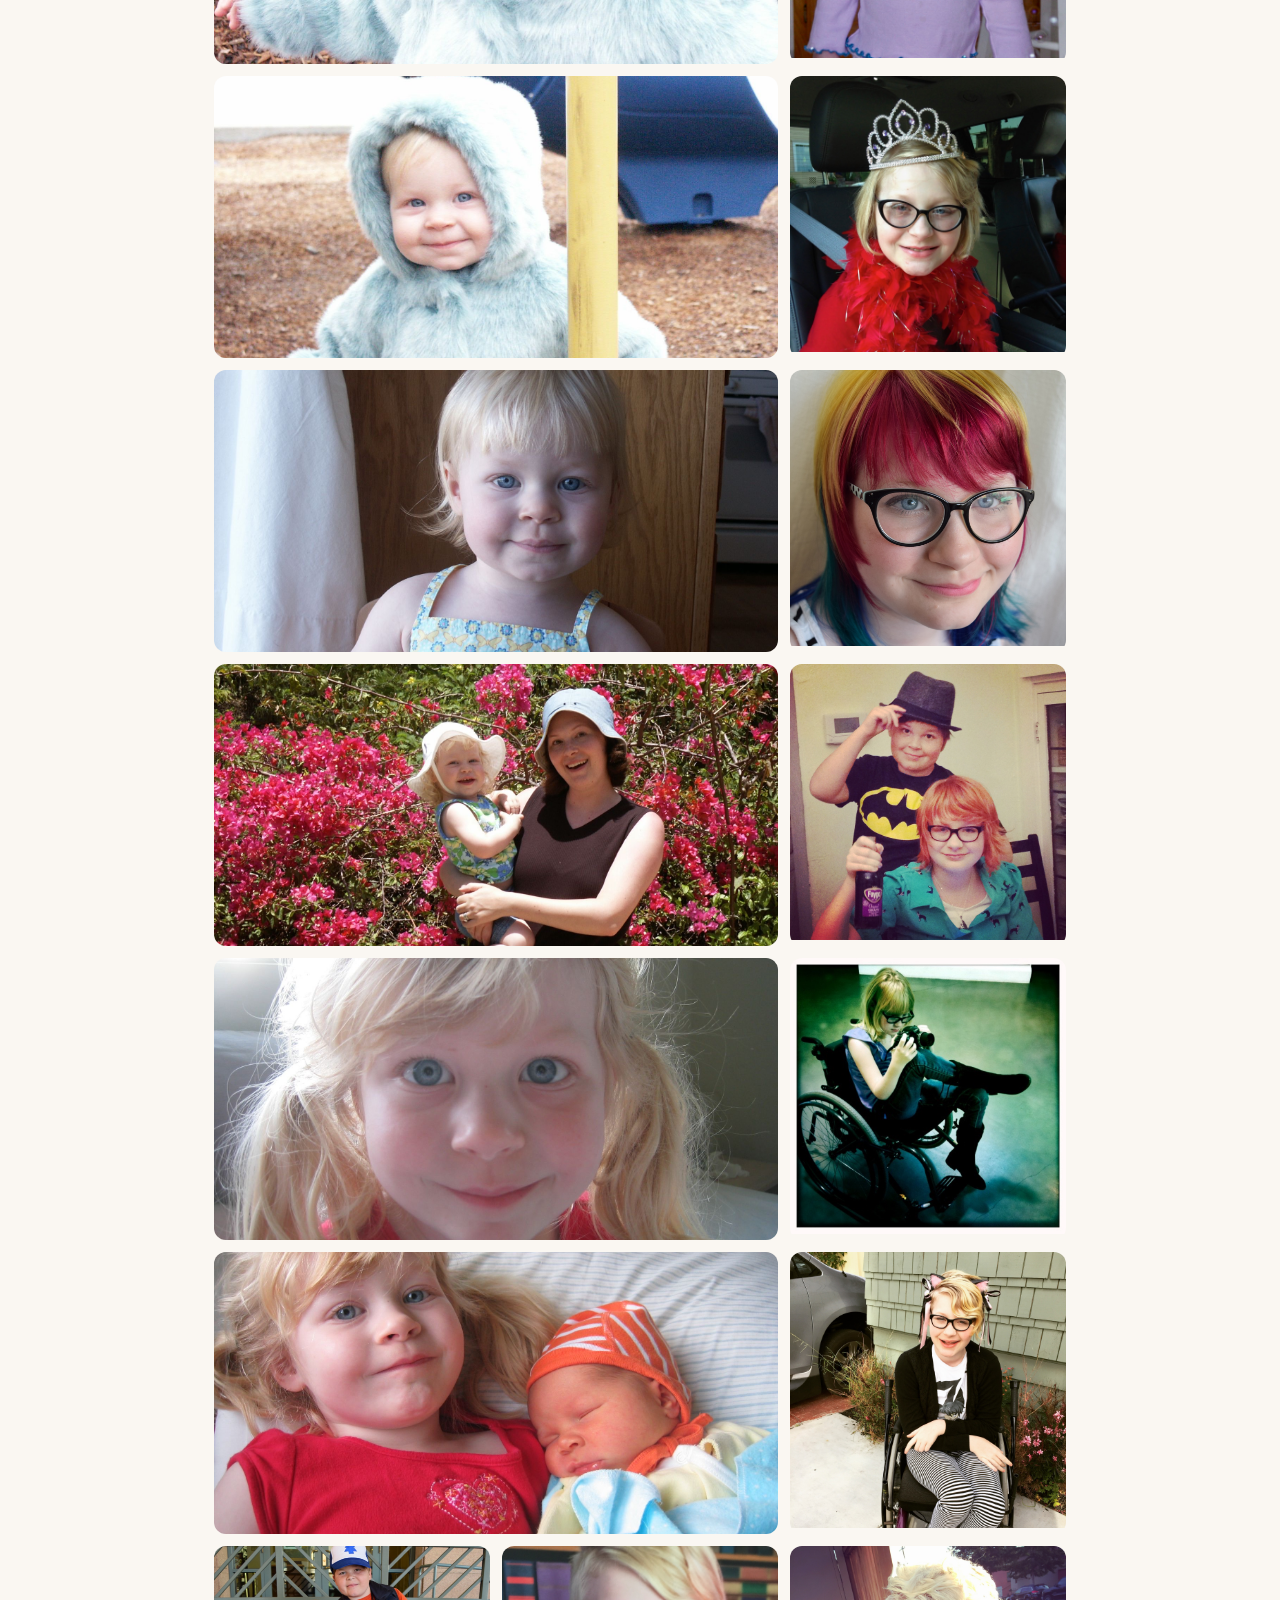
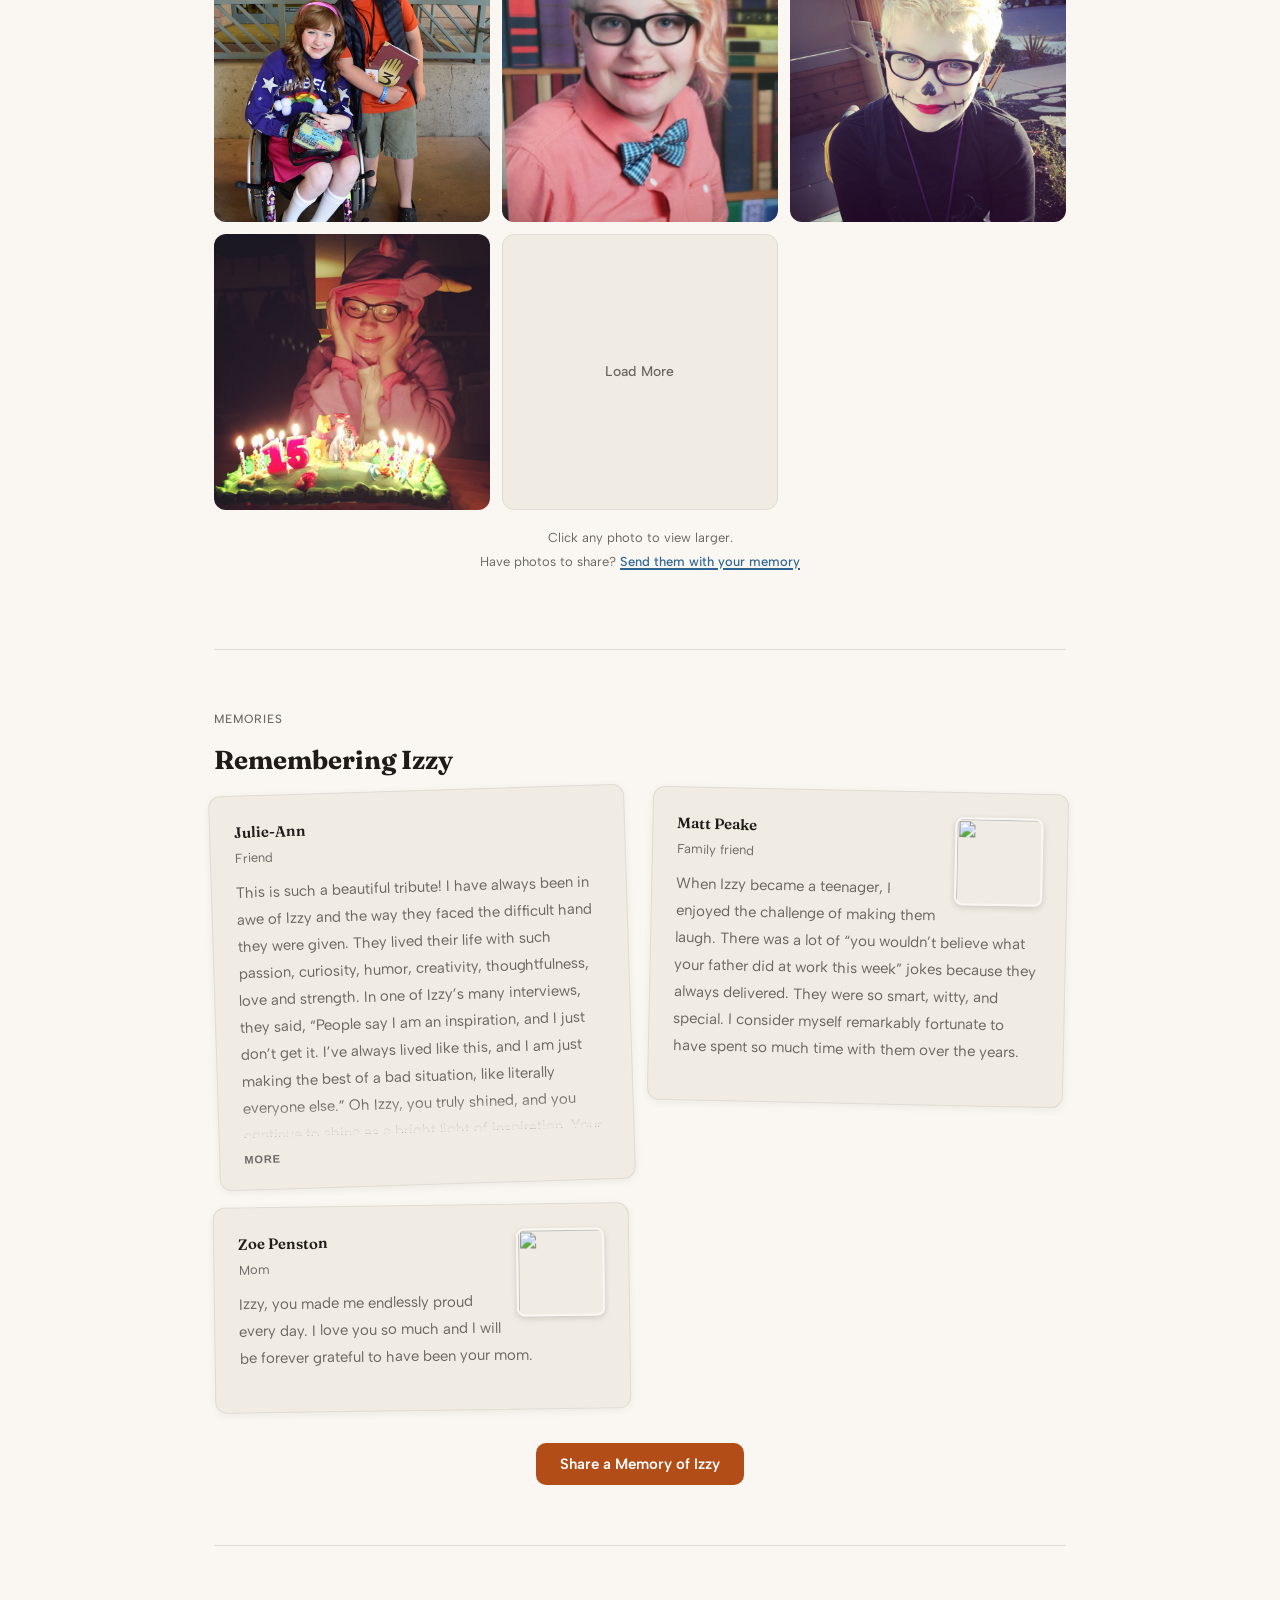
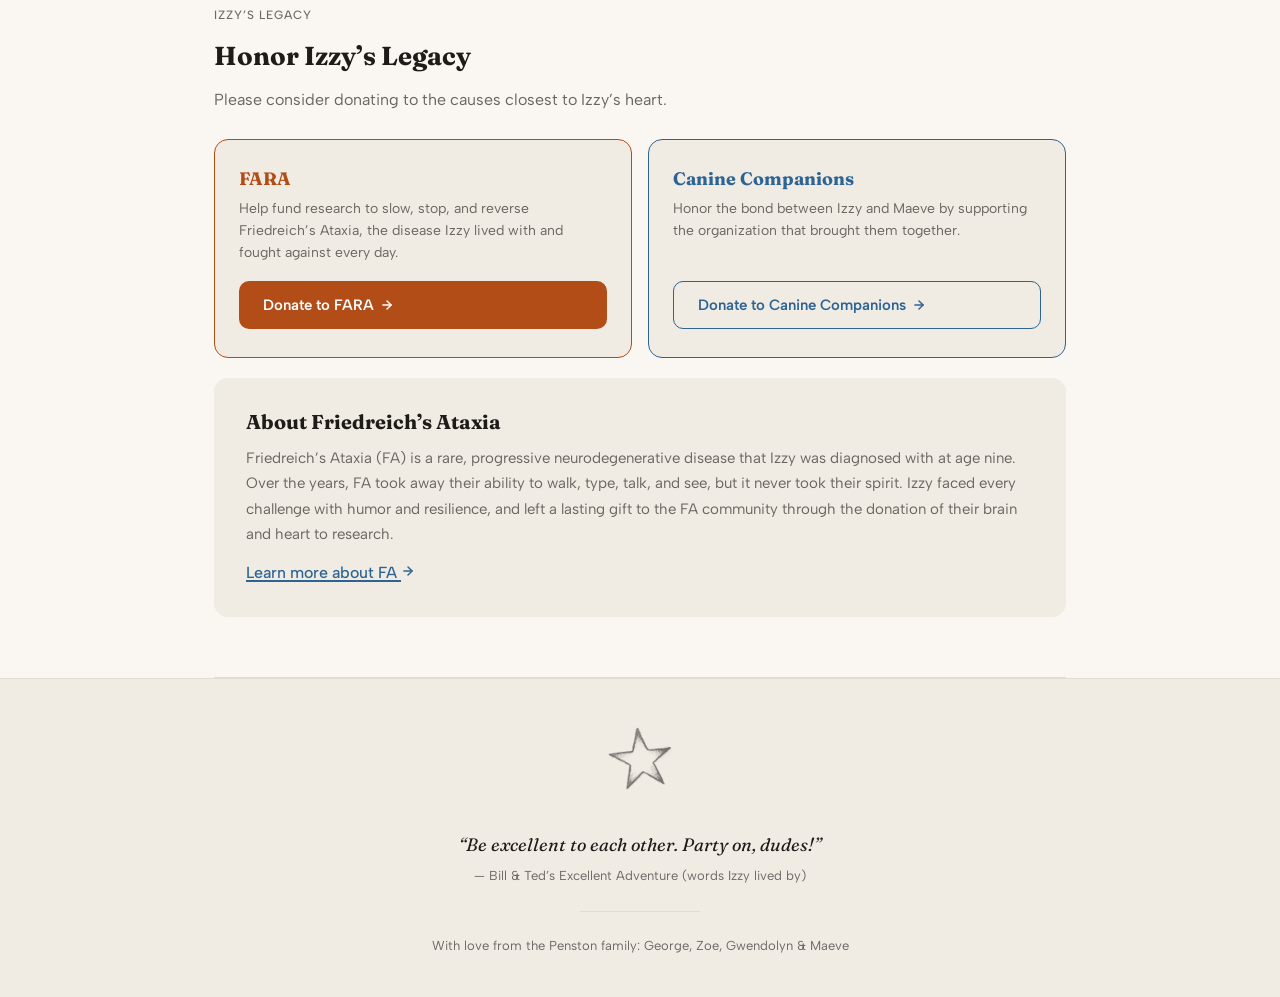
==== commit b02b7653: "Gallery admin: reorder, hide, upload + pronoun link + Interfectorem - Rebuild admin/captions.html as" ====
--- a/index.html
+++ b/index.html
@@ -21,7 +21,7 @@
   <link rel="apple-touch-icon" sizes="192x192" href="/assets/favicon-192.png">
   <link rel="stylesheet" href="/assets/style.css?v=19">
   <script defer src="/assets/animations.js?v=2"></script>
-  <script defer src="/assets/gallery.js?v=3"></script>
+  <script defer src="/assets/gallery.js?v=4"></script>
   <script defer src="/assets/lightbox.js?v=3"></script>
   <script defer src="/assets/memories.js?v=4"></script>
   <script defer src="/assets/modal.js?v=3"></script>
@@ -97,7 +97,7 @@
           <img src="/assets/photos/story-creative.jpg" alt="Izzy's creative projects and adventures" loading="lazy">
         </div>
 
-        <p data-reveal>Their teen years brought a burst of creative projects. Izzy wrote an episode for the audio drama podcast <a href="https://podcasts.apple.com/us/podcast/21-midnight-delinquents-aka-looking-for-ghosts/id1202125388?i=1000480339905" target="_blank" rel="noopener"><em>Twelve Chimes It&rsquo;s Midnight</em><span class="sr-only"> (opens in new tab)</span></a>, and served as writer and creative director for <a href="https://www.girlsmakegames.com/inspiration" target="_blank" rel="noopener"><em>Interfectorem</em><span class="sr-only"> (opens in new tab)</span></a>, a video game that won the grand prize at Girls Make Games (GMG) National Demo Day in 2015. As a GMG alum and ambassador, they were invited to speak at the White House in 2016. Izzy also loved playing Dungeons &amp; Dragons, cosplaying, and attending anime conventions with friends. Senior year brought something even better: matching with Maeve, their Canine Companions service dog, in 2019.</p>
+        <p data-reveal>Their teen years brought a burst of creative projects. Izzy wrote an episode for the audio drama podcast <a href="https://podcasts.apple.com/us/podcast/21-midnight-delinquents-aka-looking-for-ghosts/id1202125388?i=1000480339905" target="_blank" rel="noopener"><em>Twelve Chimes It&rsquo;s Midnight</em><span class="sr-only"> (opens in new tab)</span></a>, and served as writer and creative director for <a href="https://www.kickstarter.com/projects/2020158234/girls-make-games-presents-interfectorem/description" target="_blank" rel="noopener"><em>Interfectorem</em><span class="sr-only"> (opens in new tab)</span></a>, a video game that won the grand prize at Girls Make Games (GMG) National Demo Day in 2015. As a GMG alum and ambassador, they were invited to speak at the White House in 2016. Izzy also loved playing Dungeons &amp; Dragons, cosplaying, and attending anime conventions with friends. Senior year brought something even better: matching with Maeve, their Canine Companions service dog, in 2019.</p>
 
         <blockquote class="pull-quote" data-reveal>
           <p>&ldquo;I&rsquo;m not interested in doing it the easy way, I&rsquo;m doing it the Izzy way.&rdquo;</p>
@@ -211,6 +211,13 @@
             <a href="https://medium.com/wogrammer/izzy-penston-storytelling-through-game-design-ff6873d06693" target="_blank" rel="noopener">
               <span class="press-title">Izzy Penston: Storytelling Through Game Design</span>
               <span class="press-source">AnitaB.org &times; Wogrammer &mdash; Medium</span>
+              <span class="sr-only"> (opens in new tab)</span>
+            </a>
+          </li>
+          <li class="press-item">
+            <a href="https://www.kickstarter.com/projects/2020158234/girls-make-games-presents-interfectorem/description" target="_blank" rel="noopener">
+              <span class="press-title">Girls Make Games Presents Interfectorem</span>
+              <span class="press-source">Kickstarter</span>
               <span class="sr-only"> (opens in new tab)</span>
             </a>
           </li>
--- a/assets/style.css
+++ b/assets/style.css
@@ -987,51 +987,26 @@
   line-height: 1.5;
 }
 
-/* ===== Pronoun trigger + tooltip ===== */
+/* ===== Pronoun trigger ===== */
 .pronoun-trigger {
   all: unset;
   font: inherit;
   color: inherit;
-  text-decoration: underline dotted;
-  text-decoration-color: var(--text-tertiary);
-  text-underline-offset: 3px;
+  text-decoration: underline;
+  text-underline-offset: 2px;
+  text-decoration-thickness: 1.5px;
+  font-weight: 500;
   cursor: pointer;
-  position: relative;
+}
+
+.pronoun-trigger:hover {
+  text-decoration-thickness: 2.5px;
 }
 
 .pronoun-trigger:focus-visible {
   outline: 2px solid var(--orange);
   outline-offset: 2px;
   border-radius: 2px;
-}
-
-@media (hover: hover) {
-  .pronoun-trigger::after {
-    content: 'Why they/them?';
-    position: absolute;
-    left: 50%;
-    top: calc(100% + 8px);
-    transform: translateX(-50%);
-    white-space: nowrap;
-    font-family: 'Albert Sans', system-ui, sans-serif;
-    font-size: 13px;
-    font-weight: 500;
-    color: var(--text-primary);
-    background: var(--bg-secondary);
-    border: 1px solid var(--border);
-    padding: 6px 12px;
-    border-radius: 8px;
-    opacity: 0;
-    visibility: hidden;
-    transition: opacity 0.15s, visibility 0.15s;
-    pointer-events: none;
-    z-index: 10;
-  }
-
-  .pronoun-trigger:hover::after {
-    opacity: 1;
-    visibility: visible;
-  }
 }
 
 /* ===== Pronoun modal ===== */
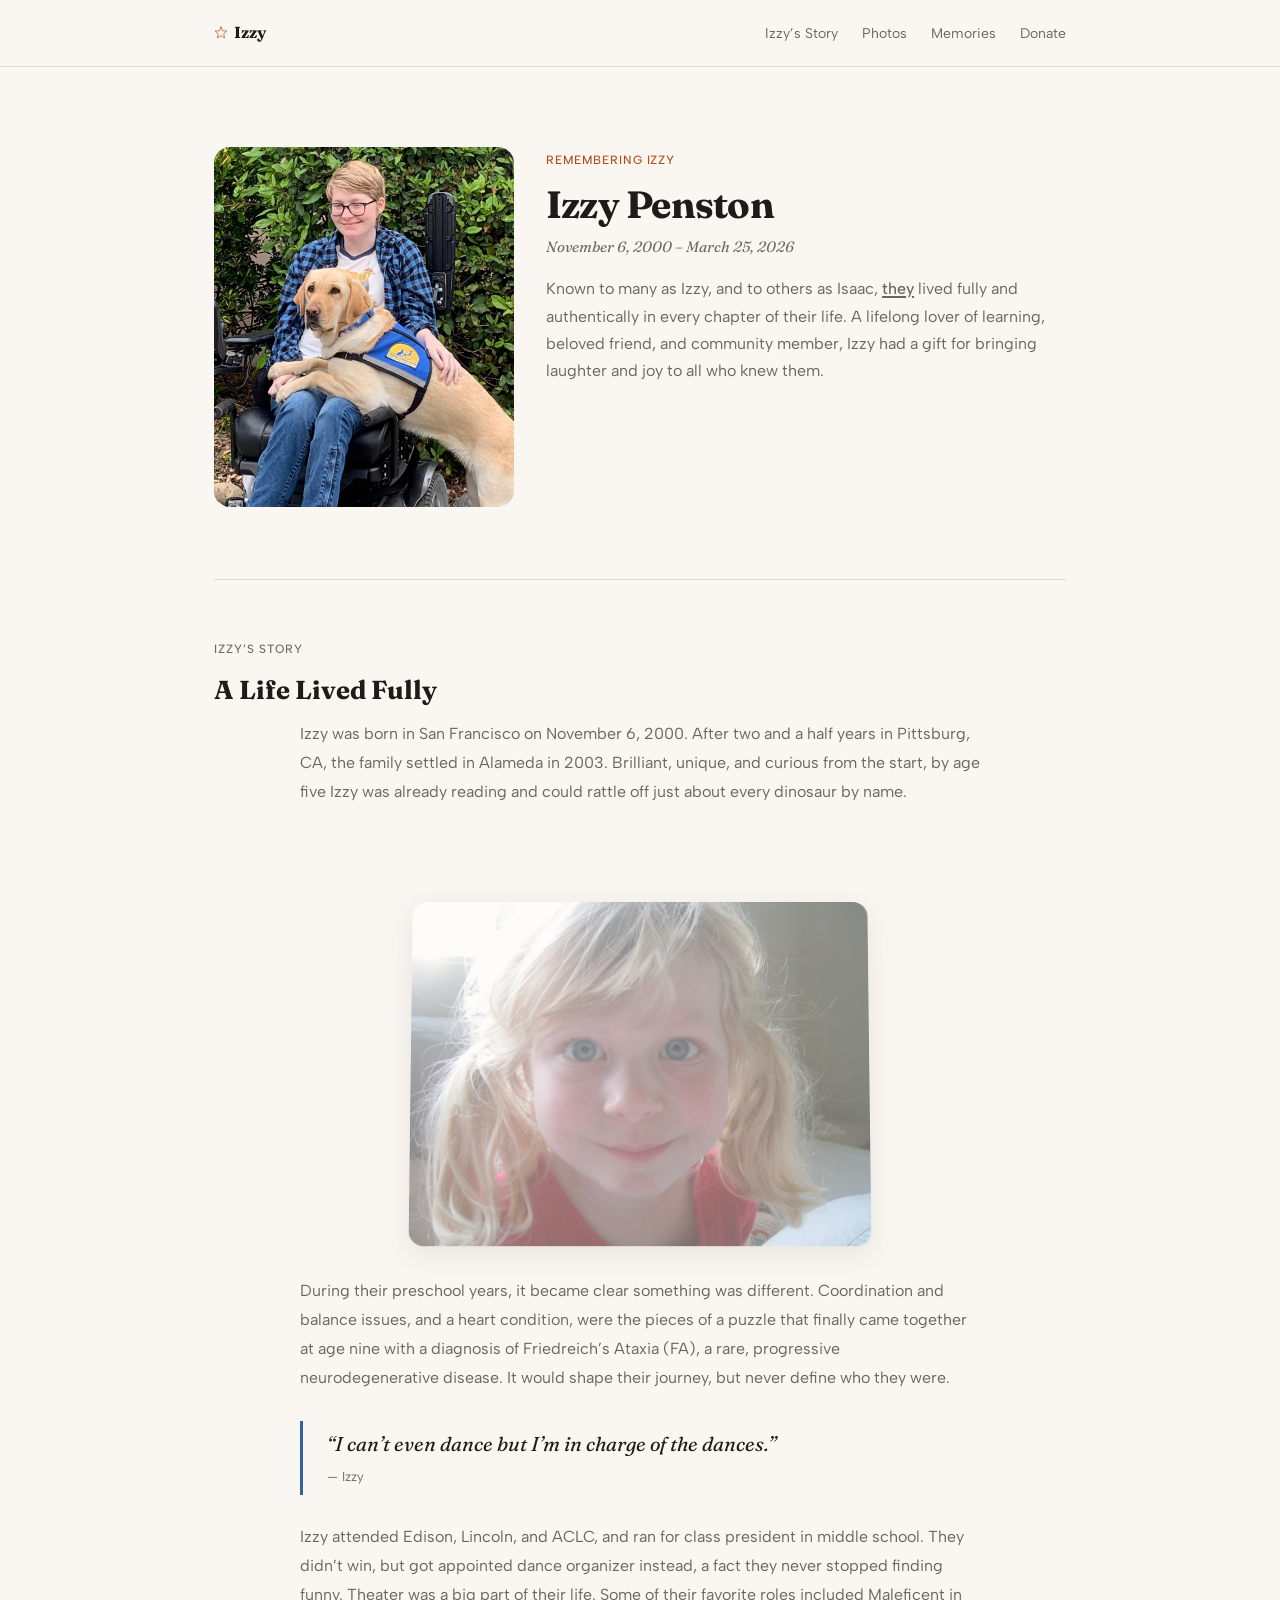
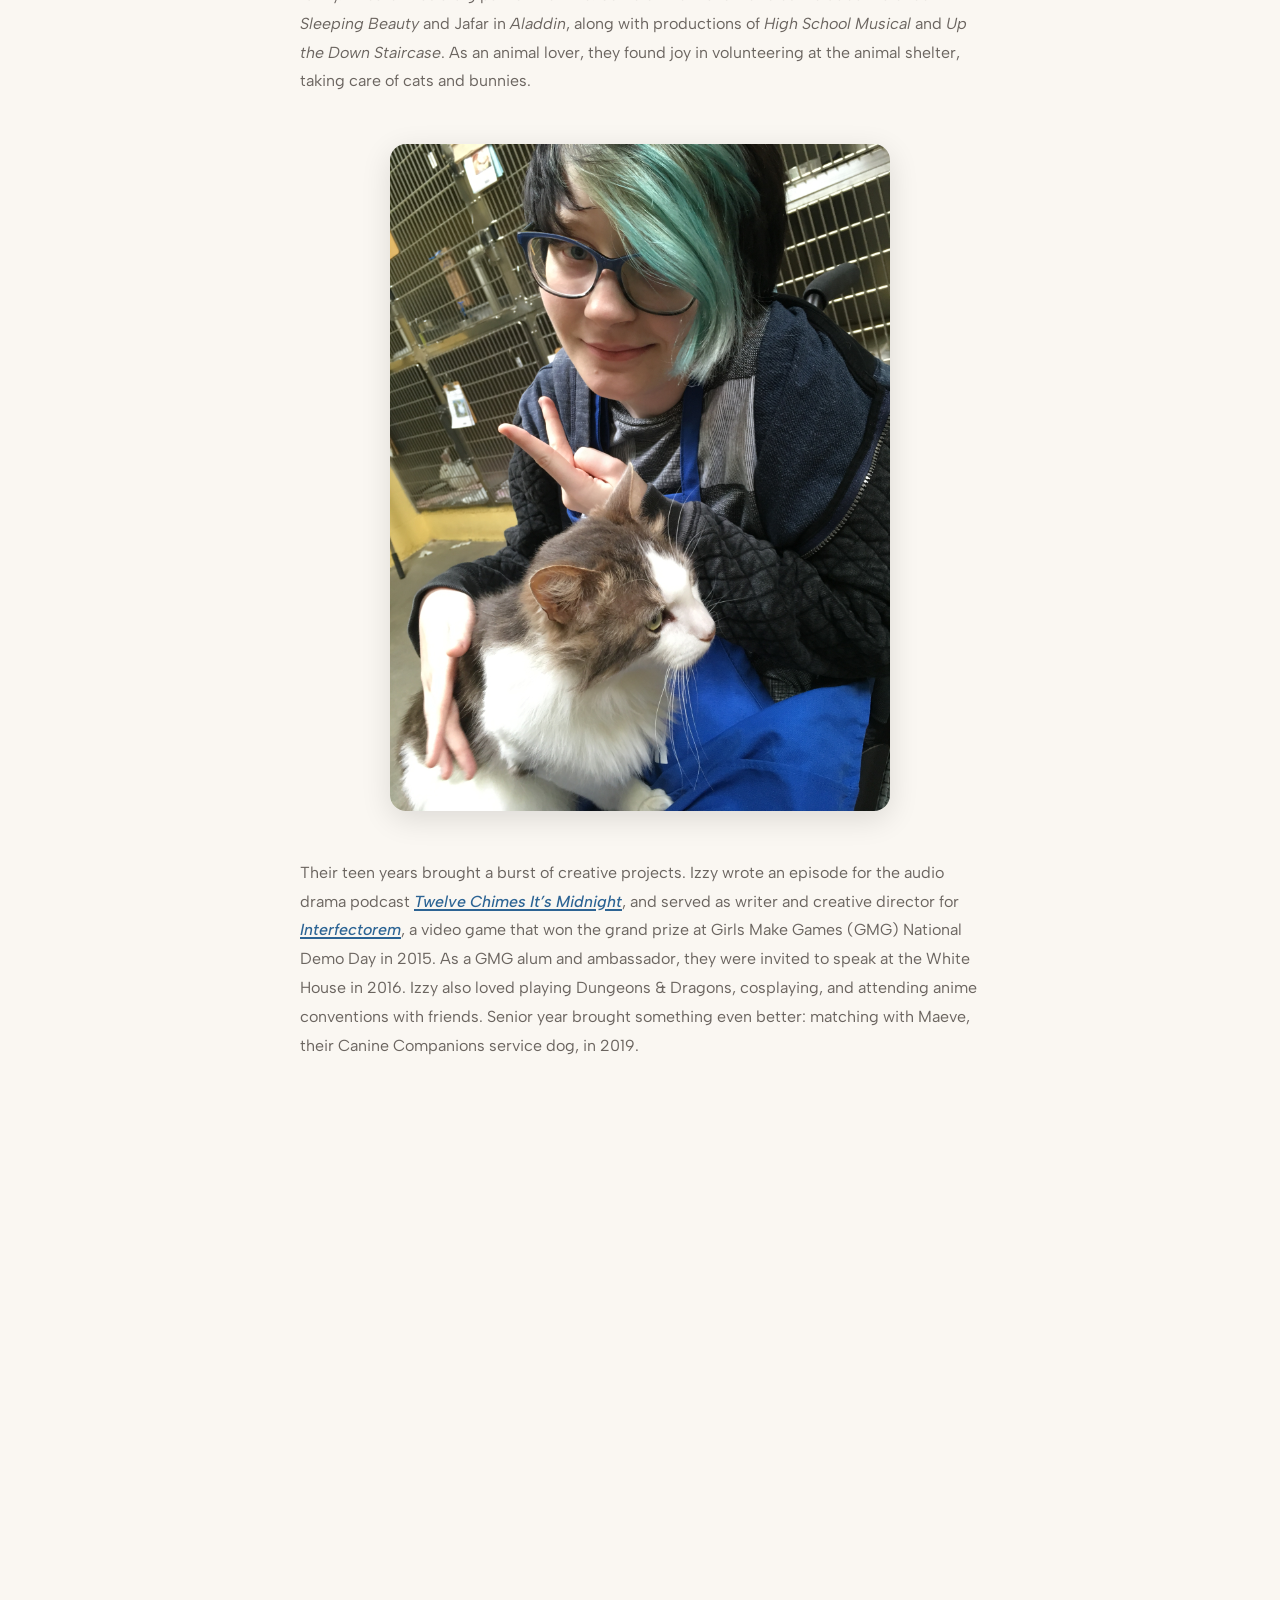
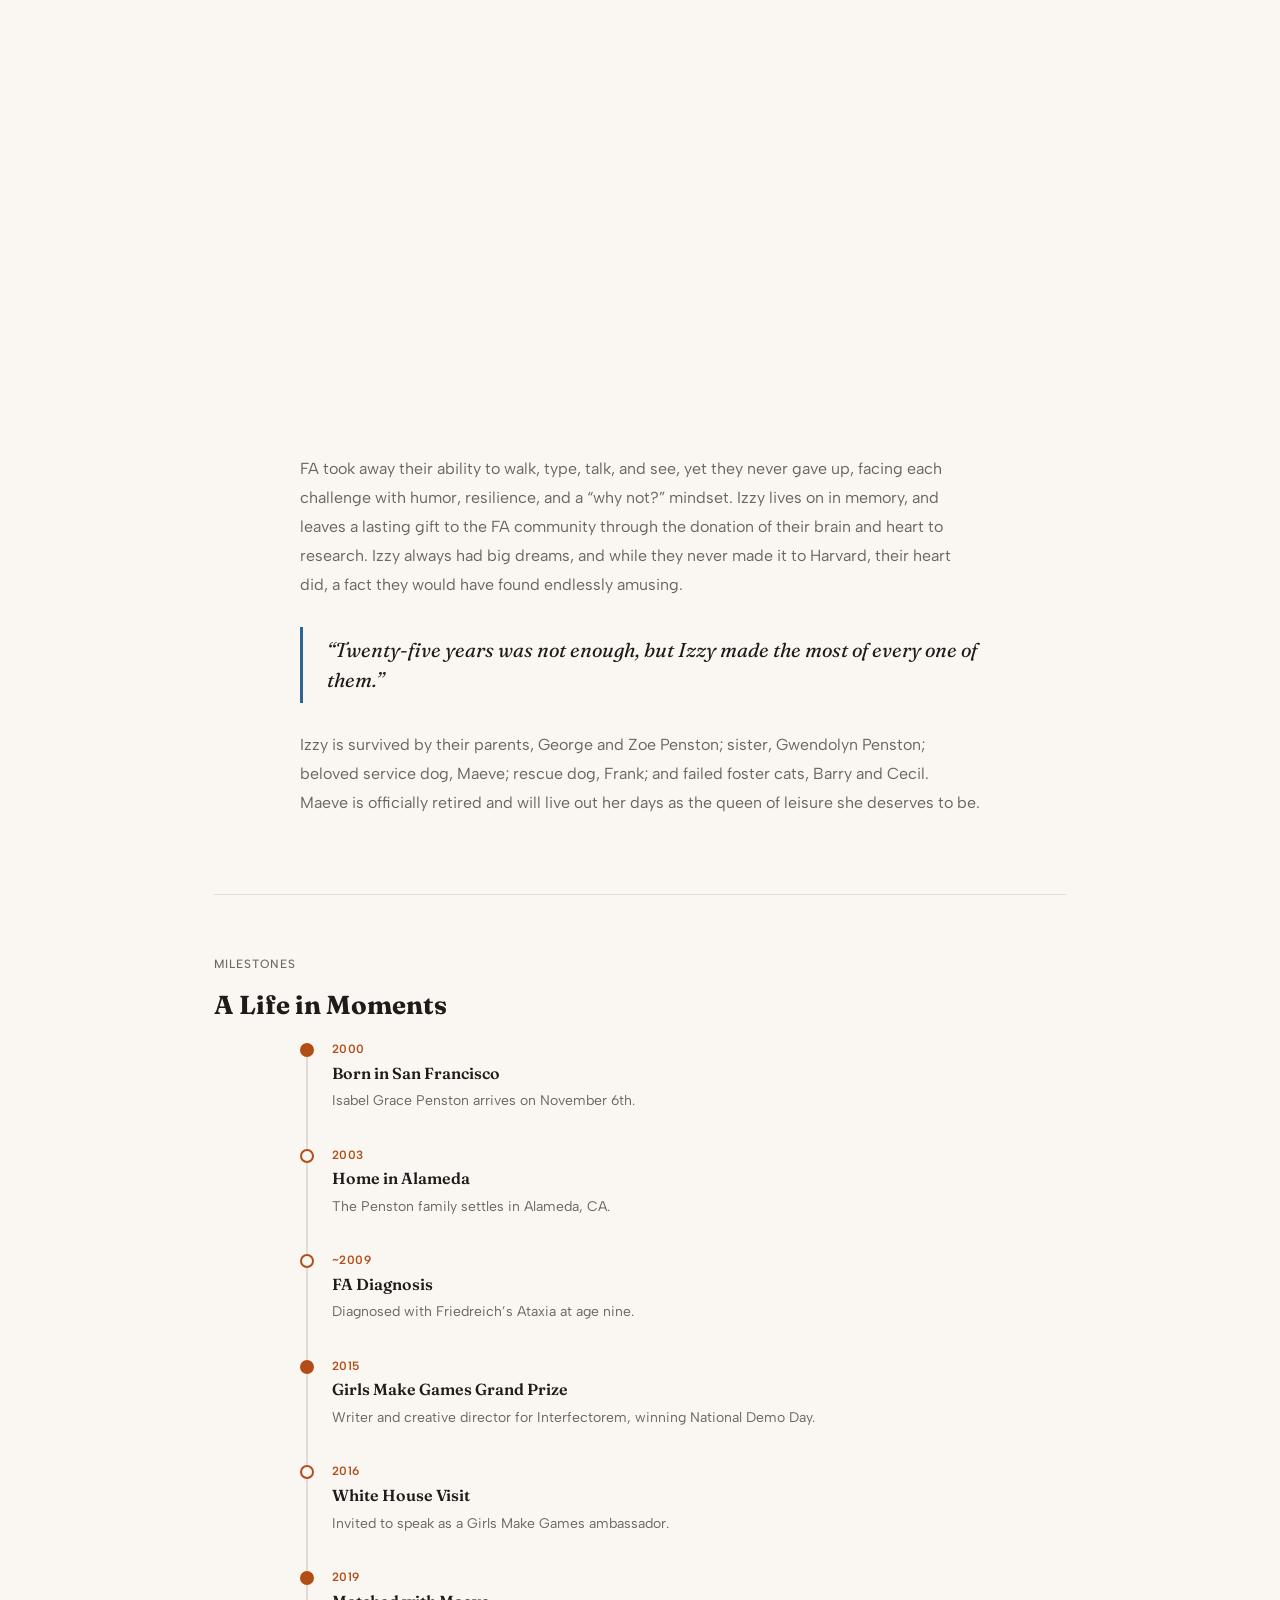
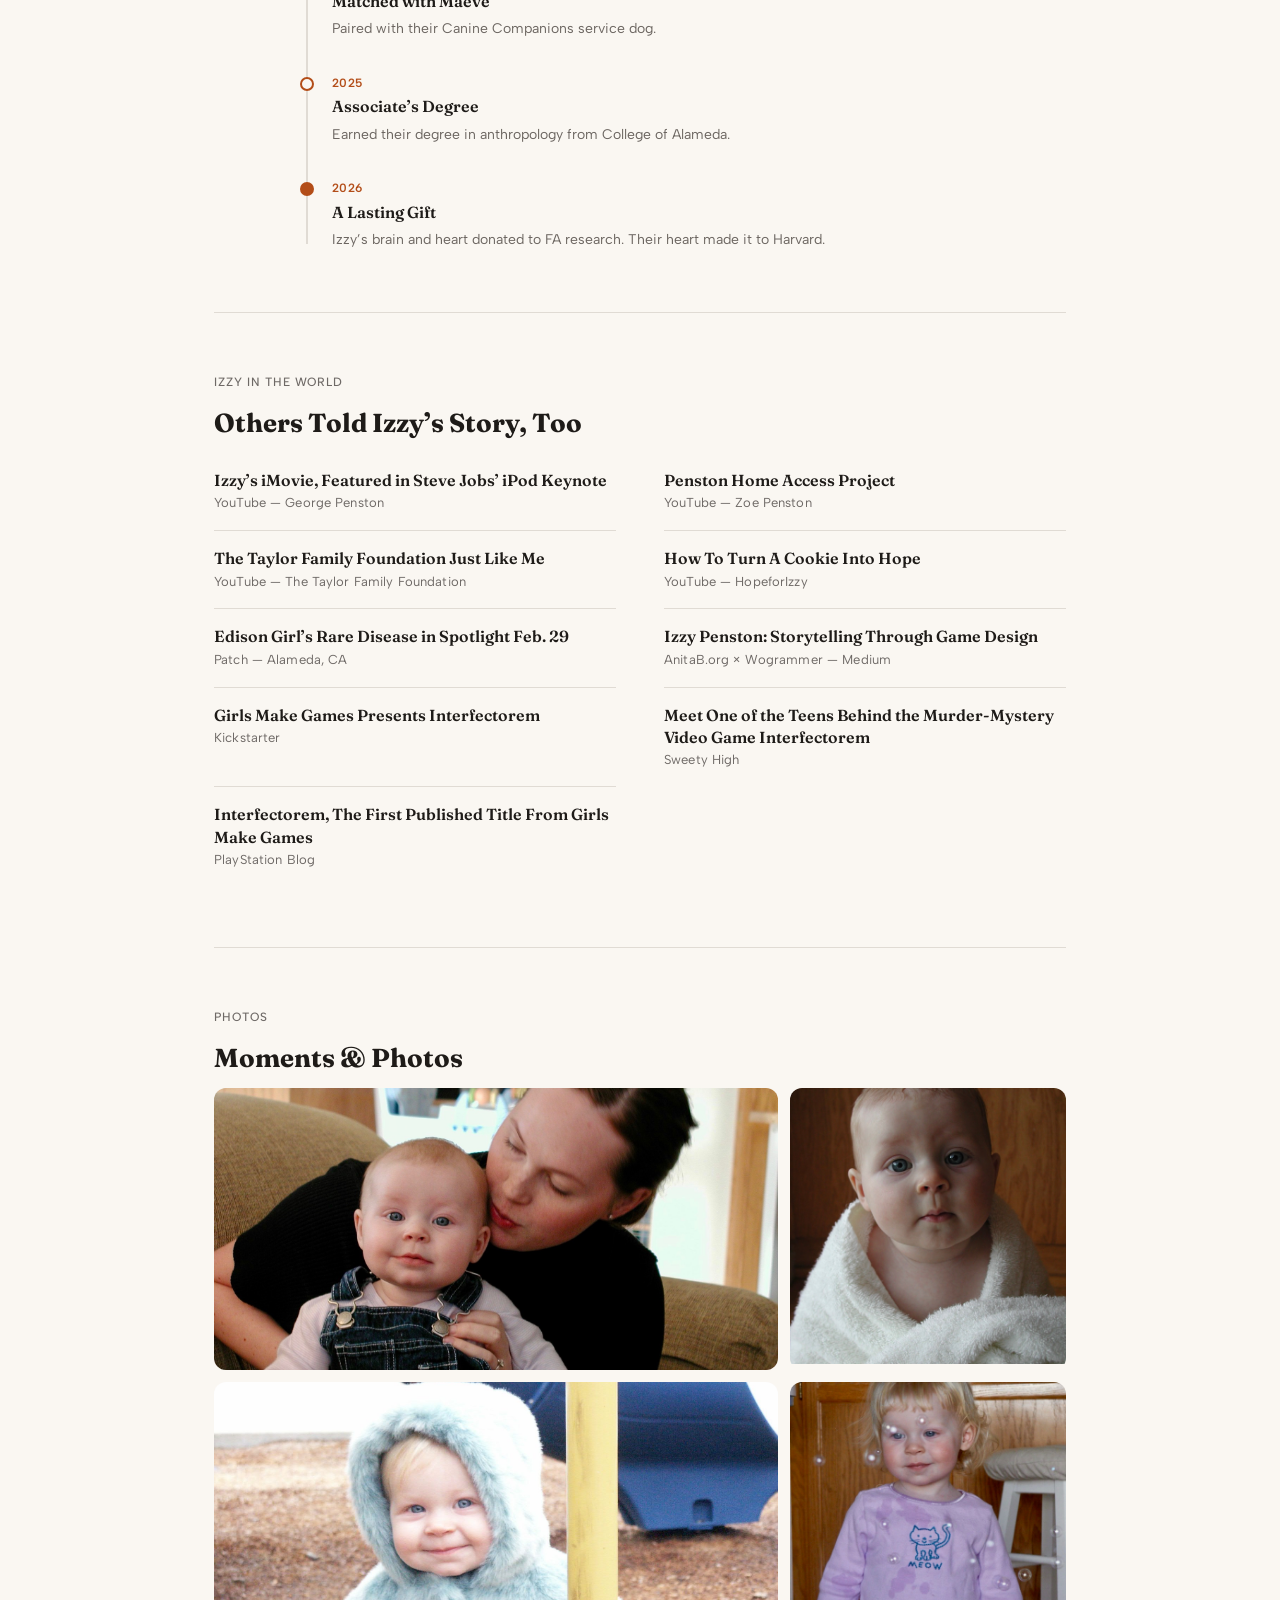
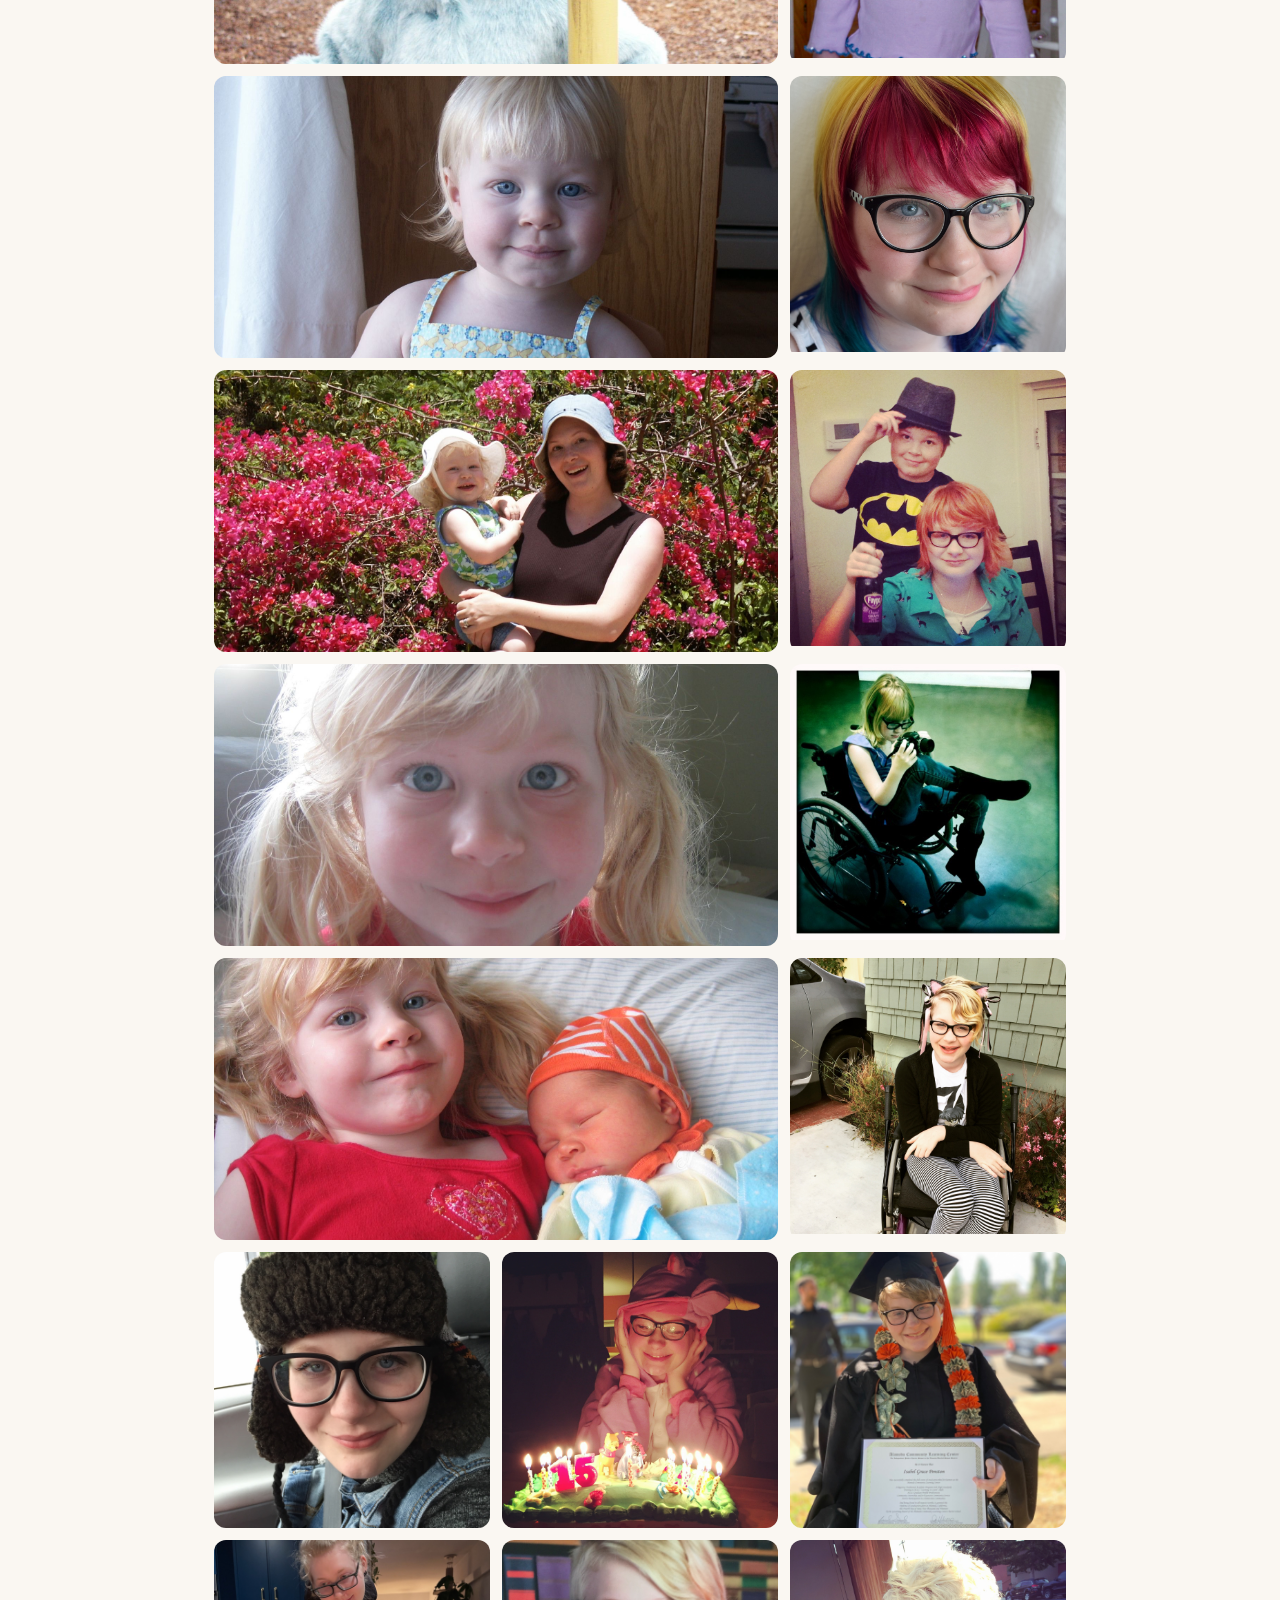
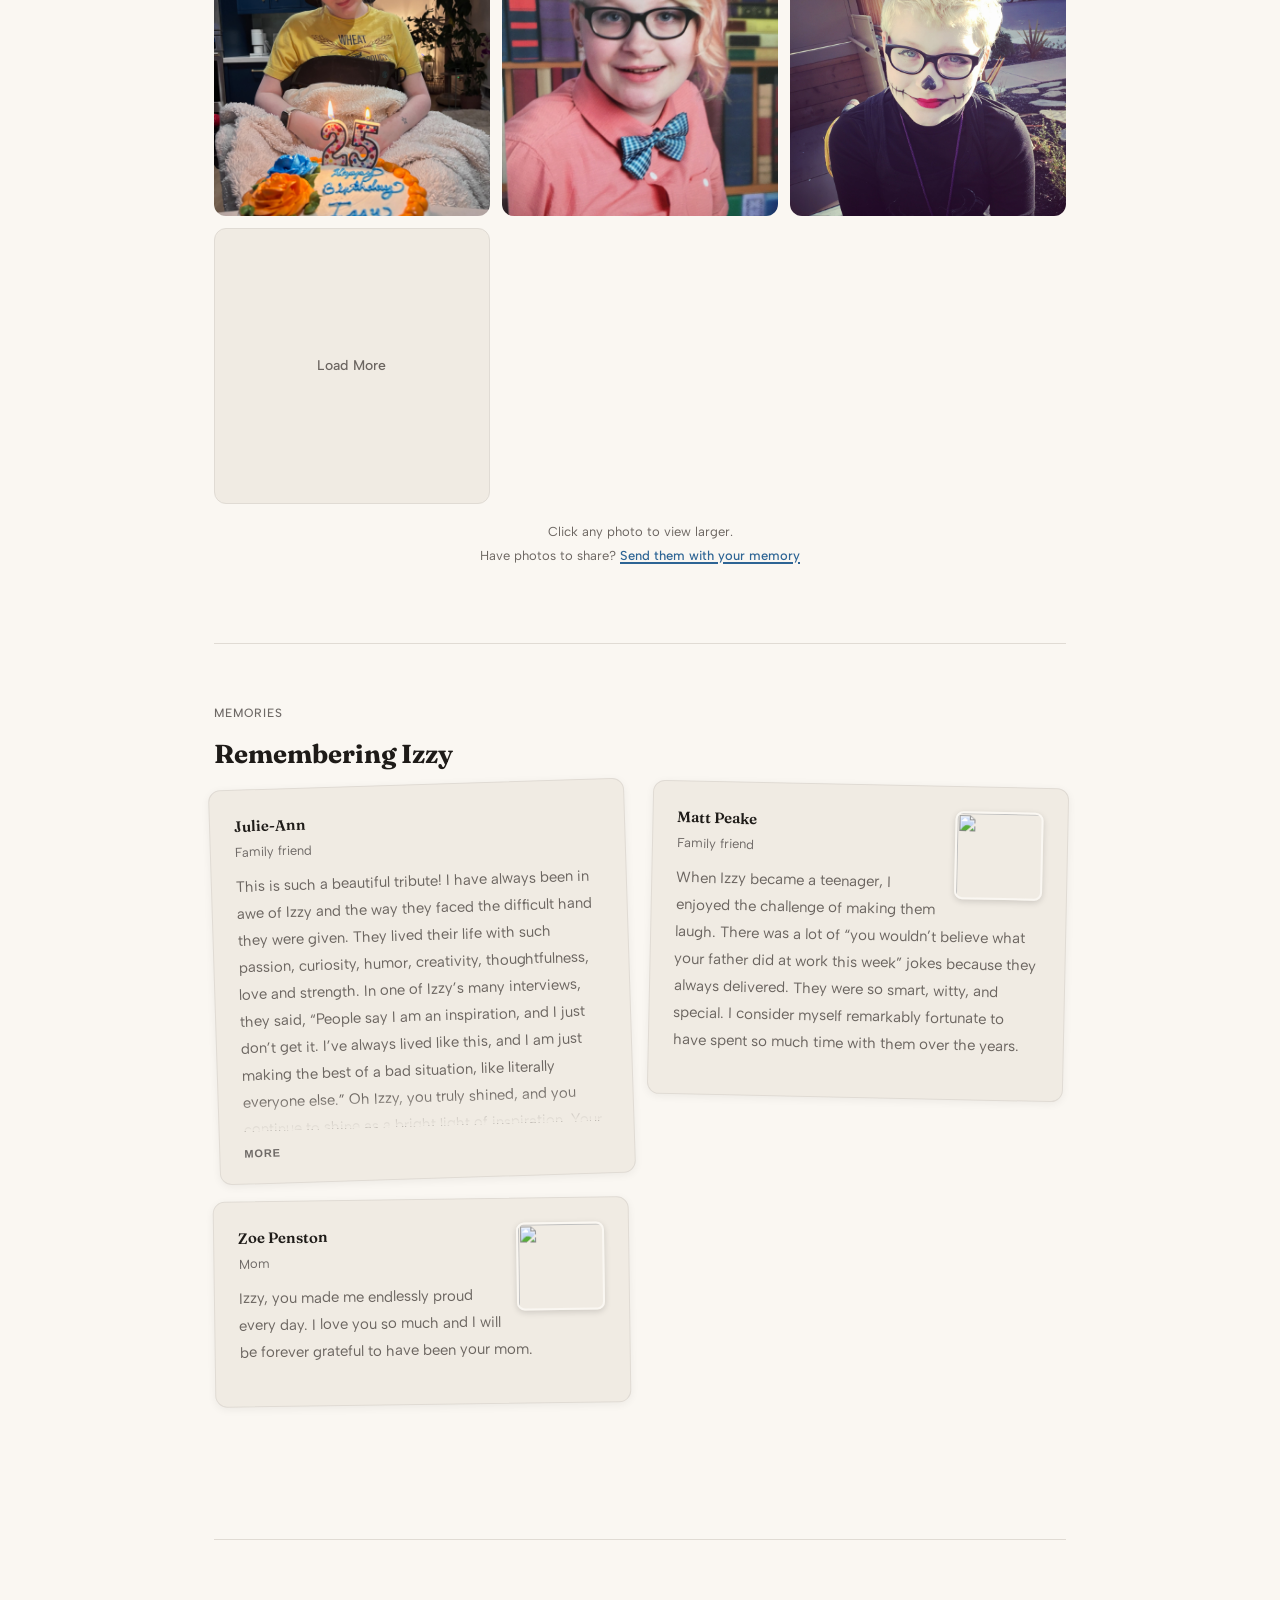
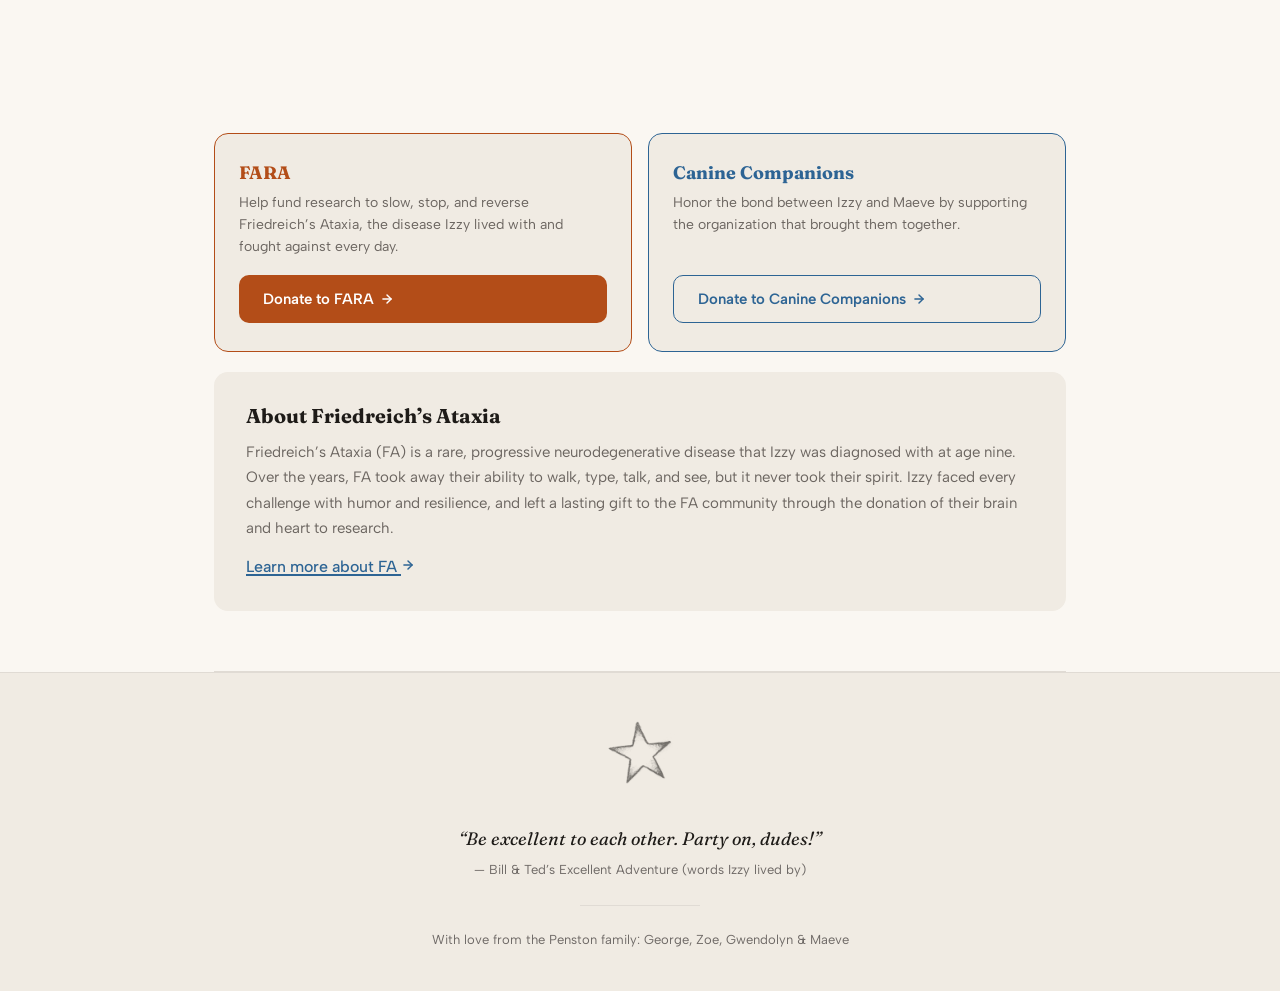
==== commit 557ad2ec: "Add OG image for social sharing (Izzy + Maeve kisses) Created 1200x630 landscape crop of gallery-037" ====
--- a/index.html
+++ b/index.html
@@ -10,6 +10,8 @@
   <meta property="og:type" content="website">
   <meta property="og:url" content="https://izzypenston.com/">
   <meta property="og:image" content="https://izzypenston.com/assets/og-image.jpg">
+  <meta property="og:image:width" content="1200">
+  <meta property="og:image:height" content="630">
   <meta property="og:image:alt" content="Izzy Penston — Celebrating a Life Lived Fully">
   <meta name="twitter:card" content="summary_large_image">
   <meta name="twitter:title" content="Izzy Penston — Celebrating a Life Lived Fully">
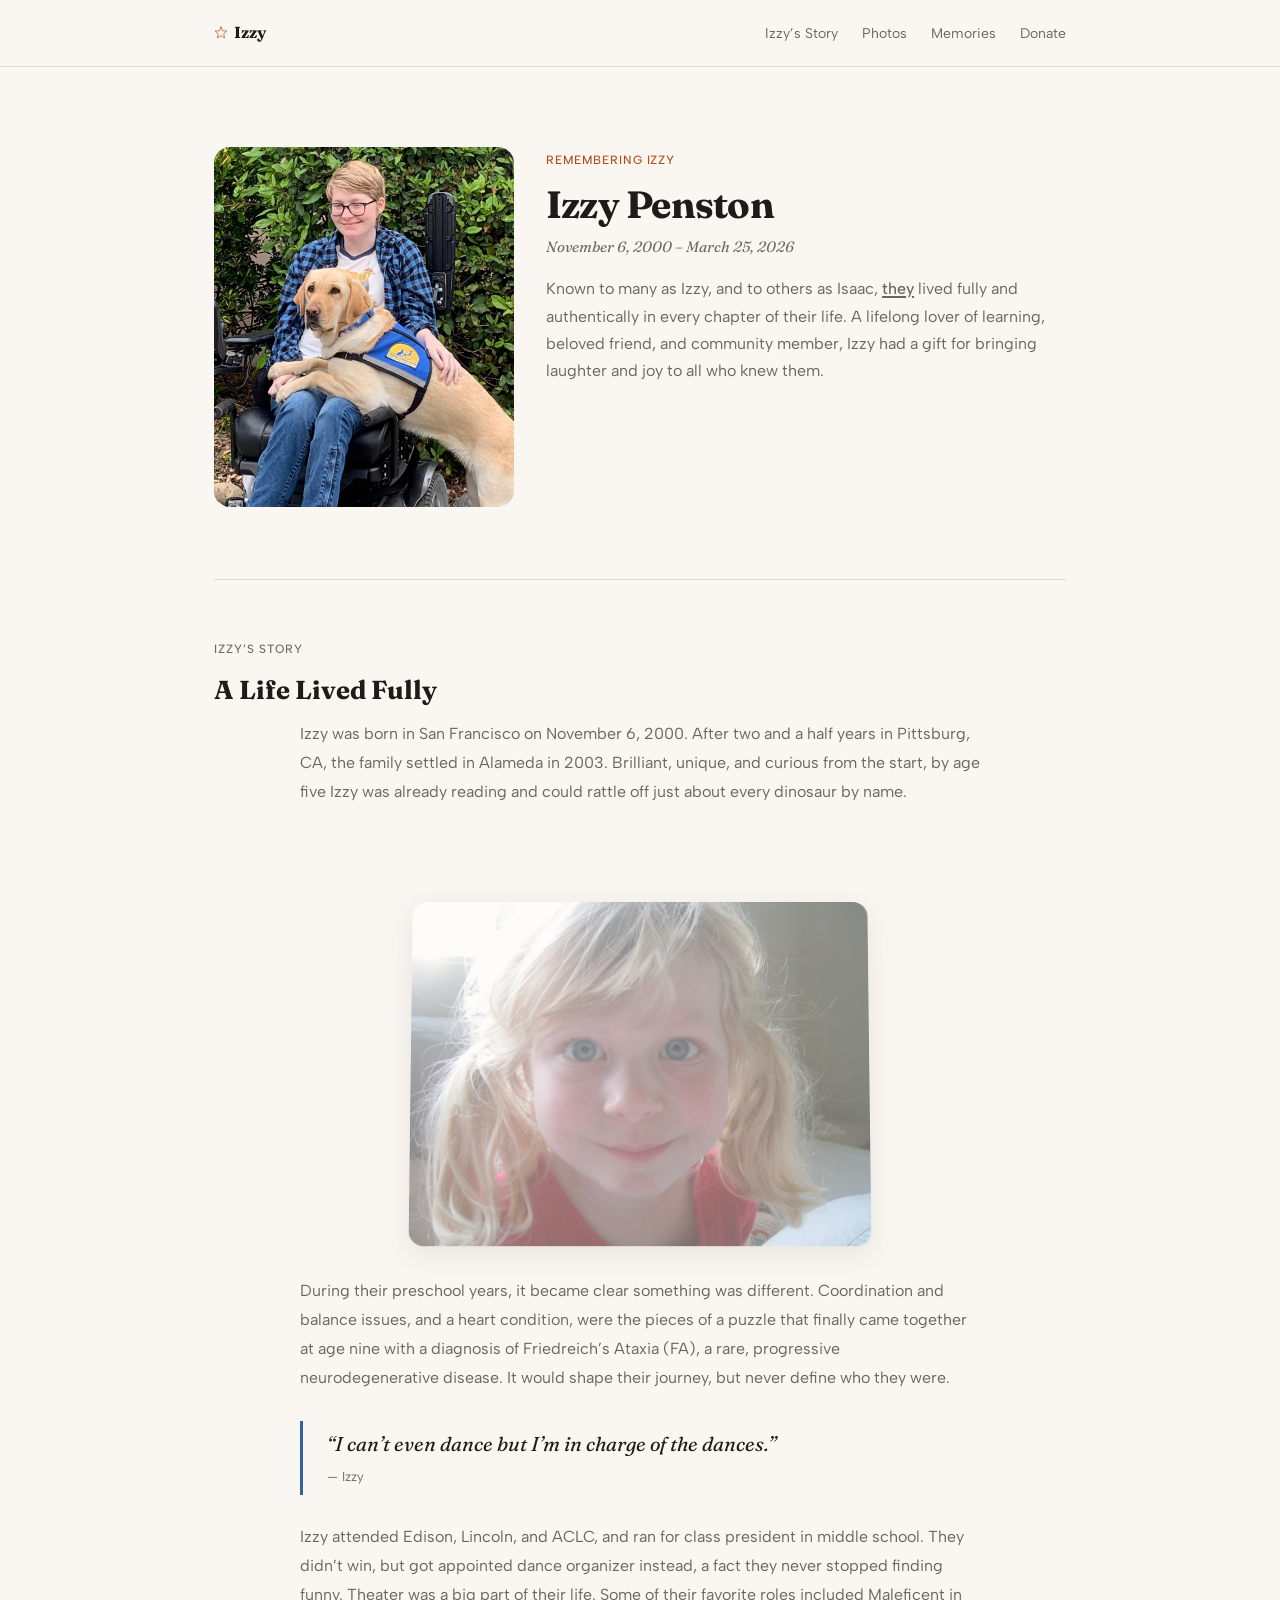
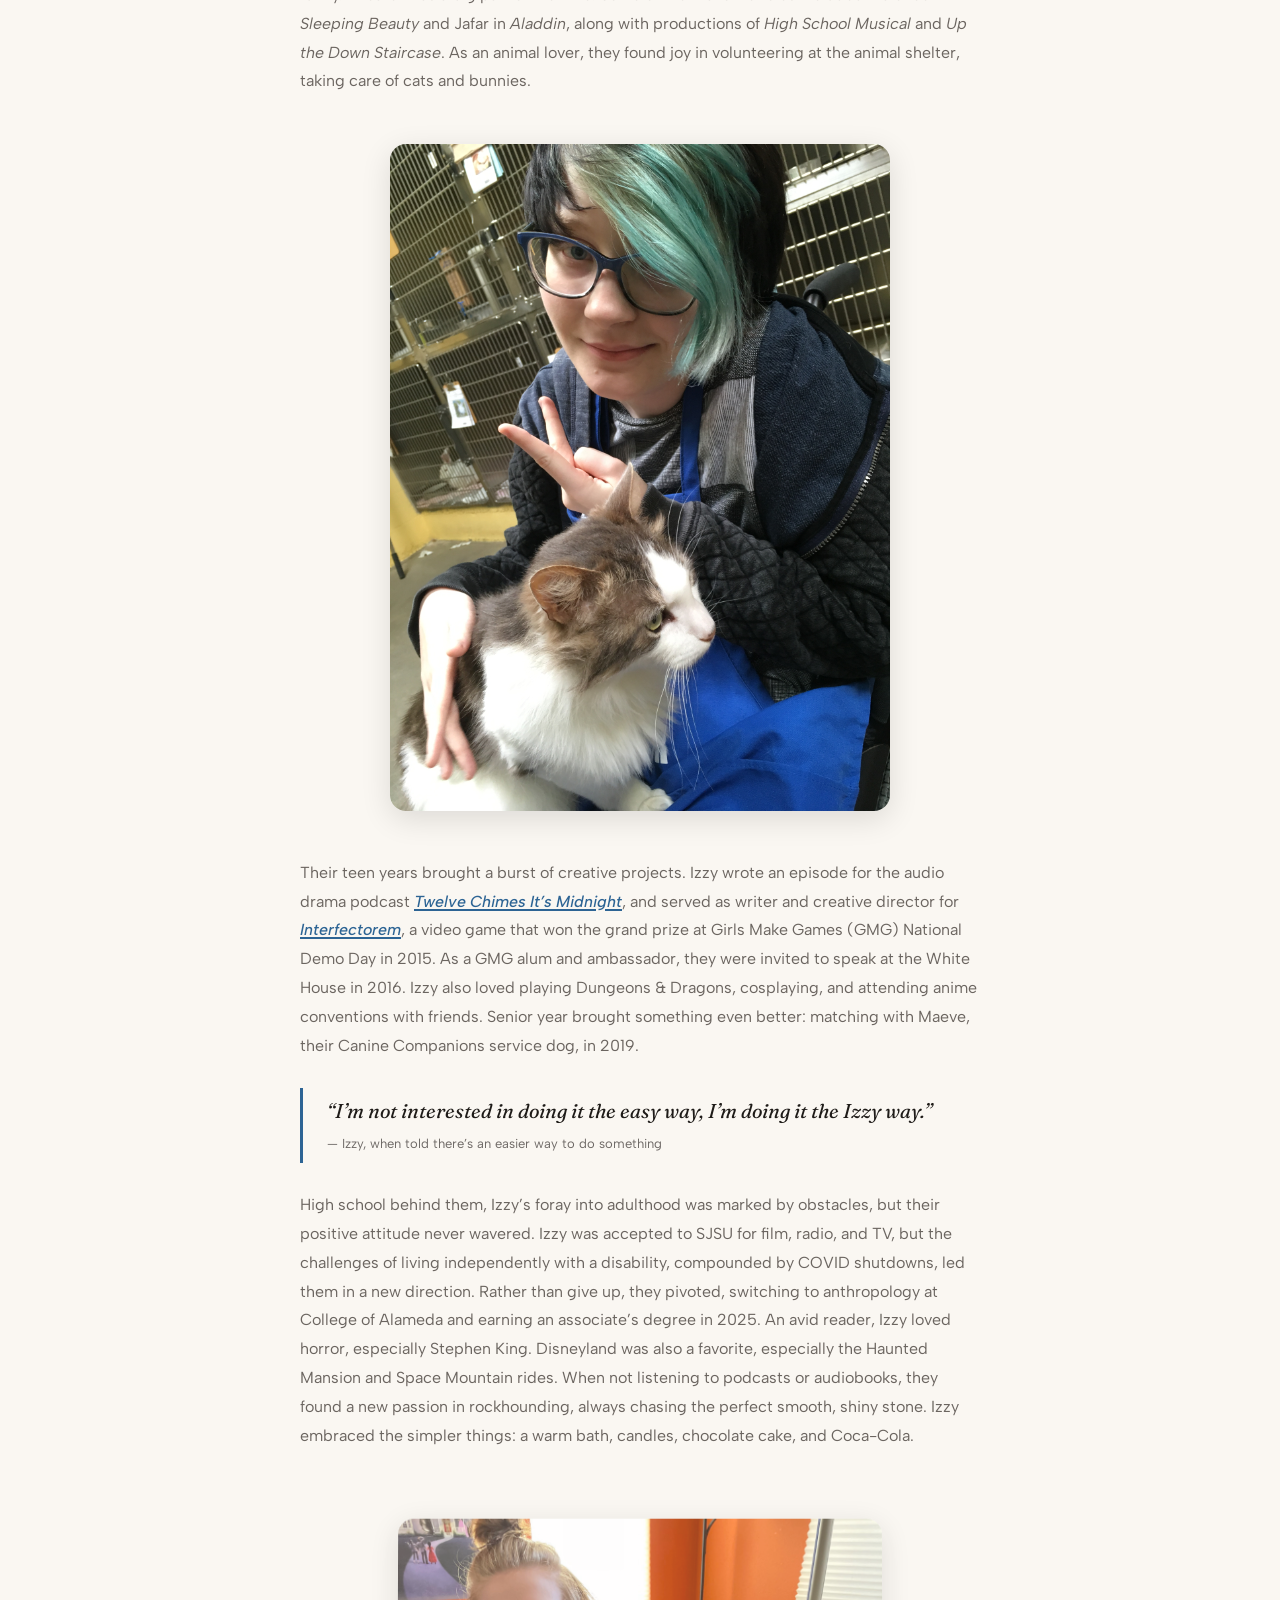
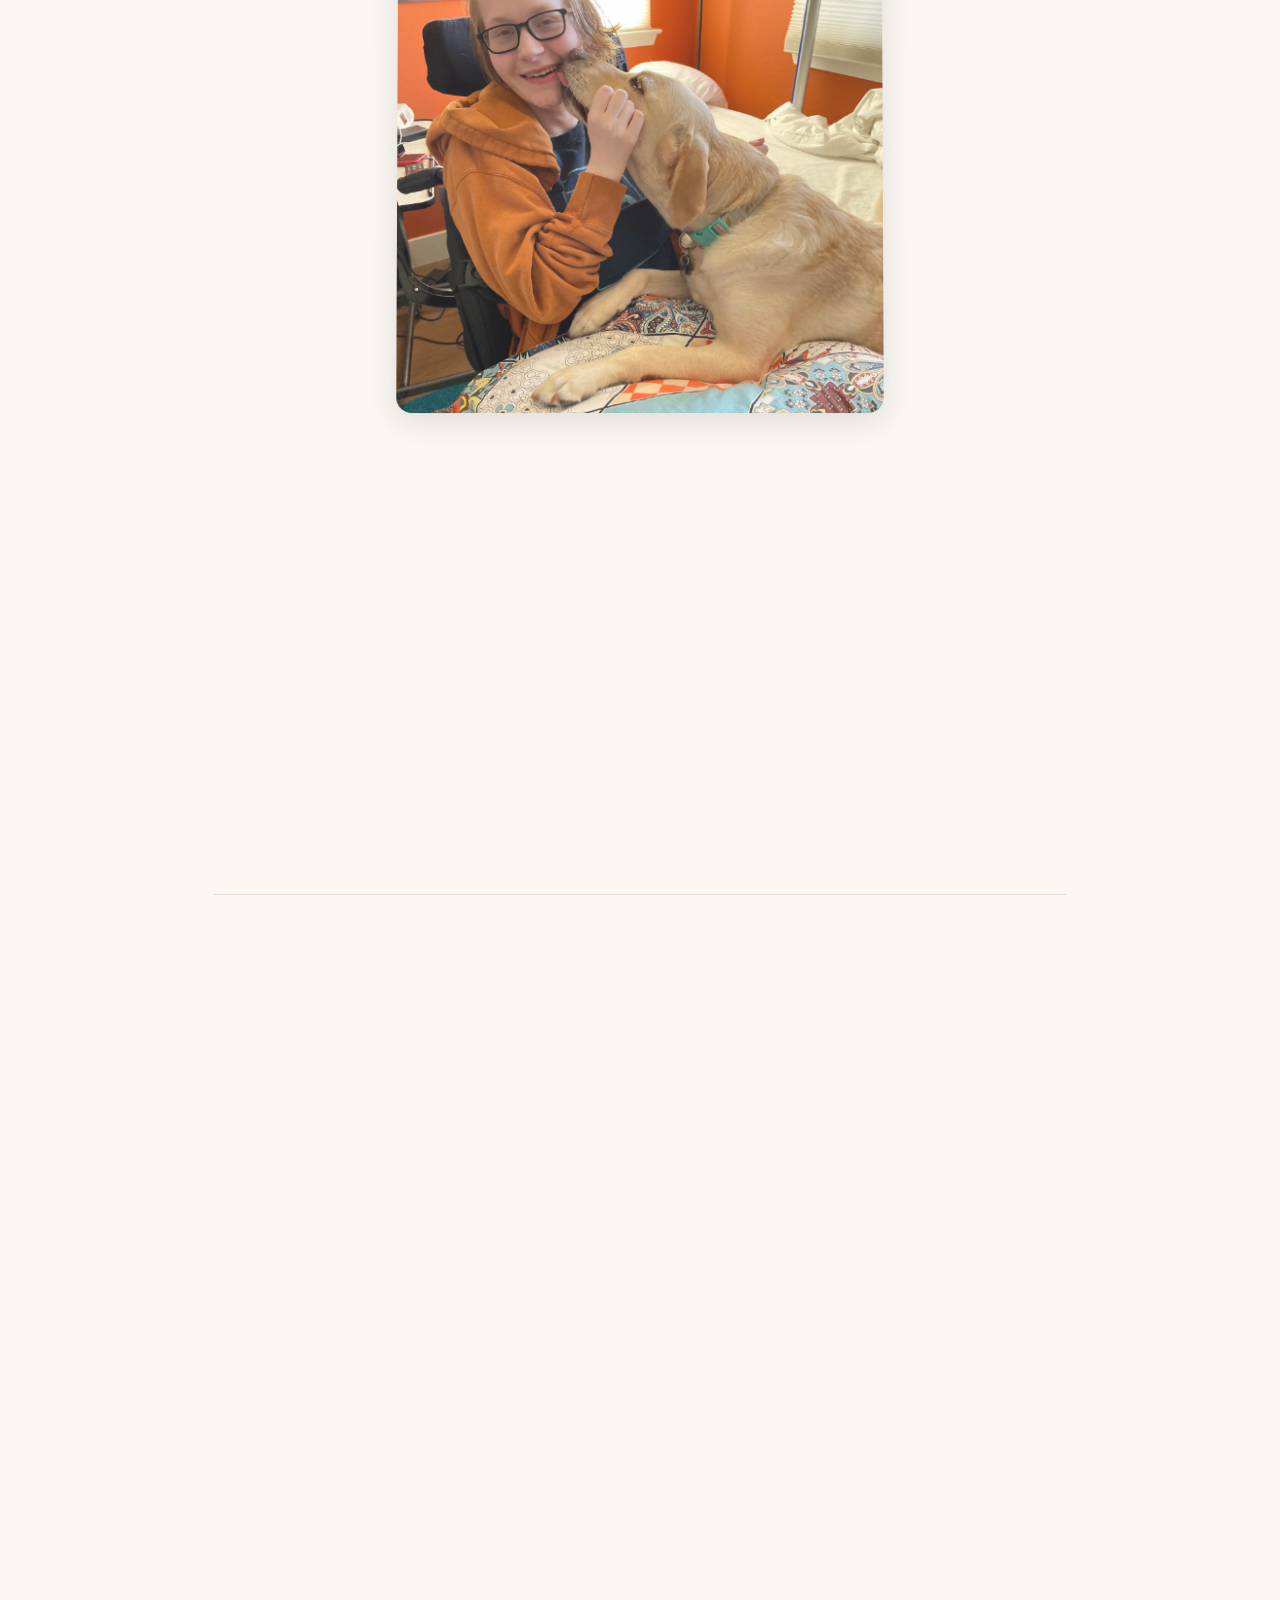
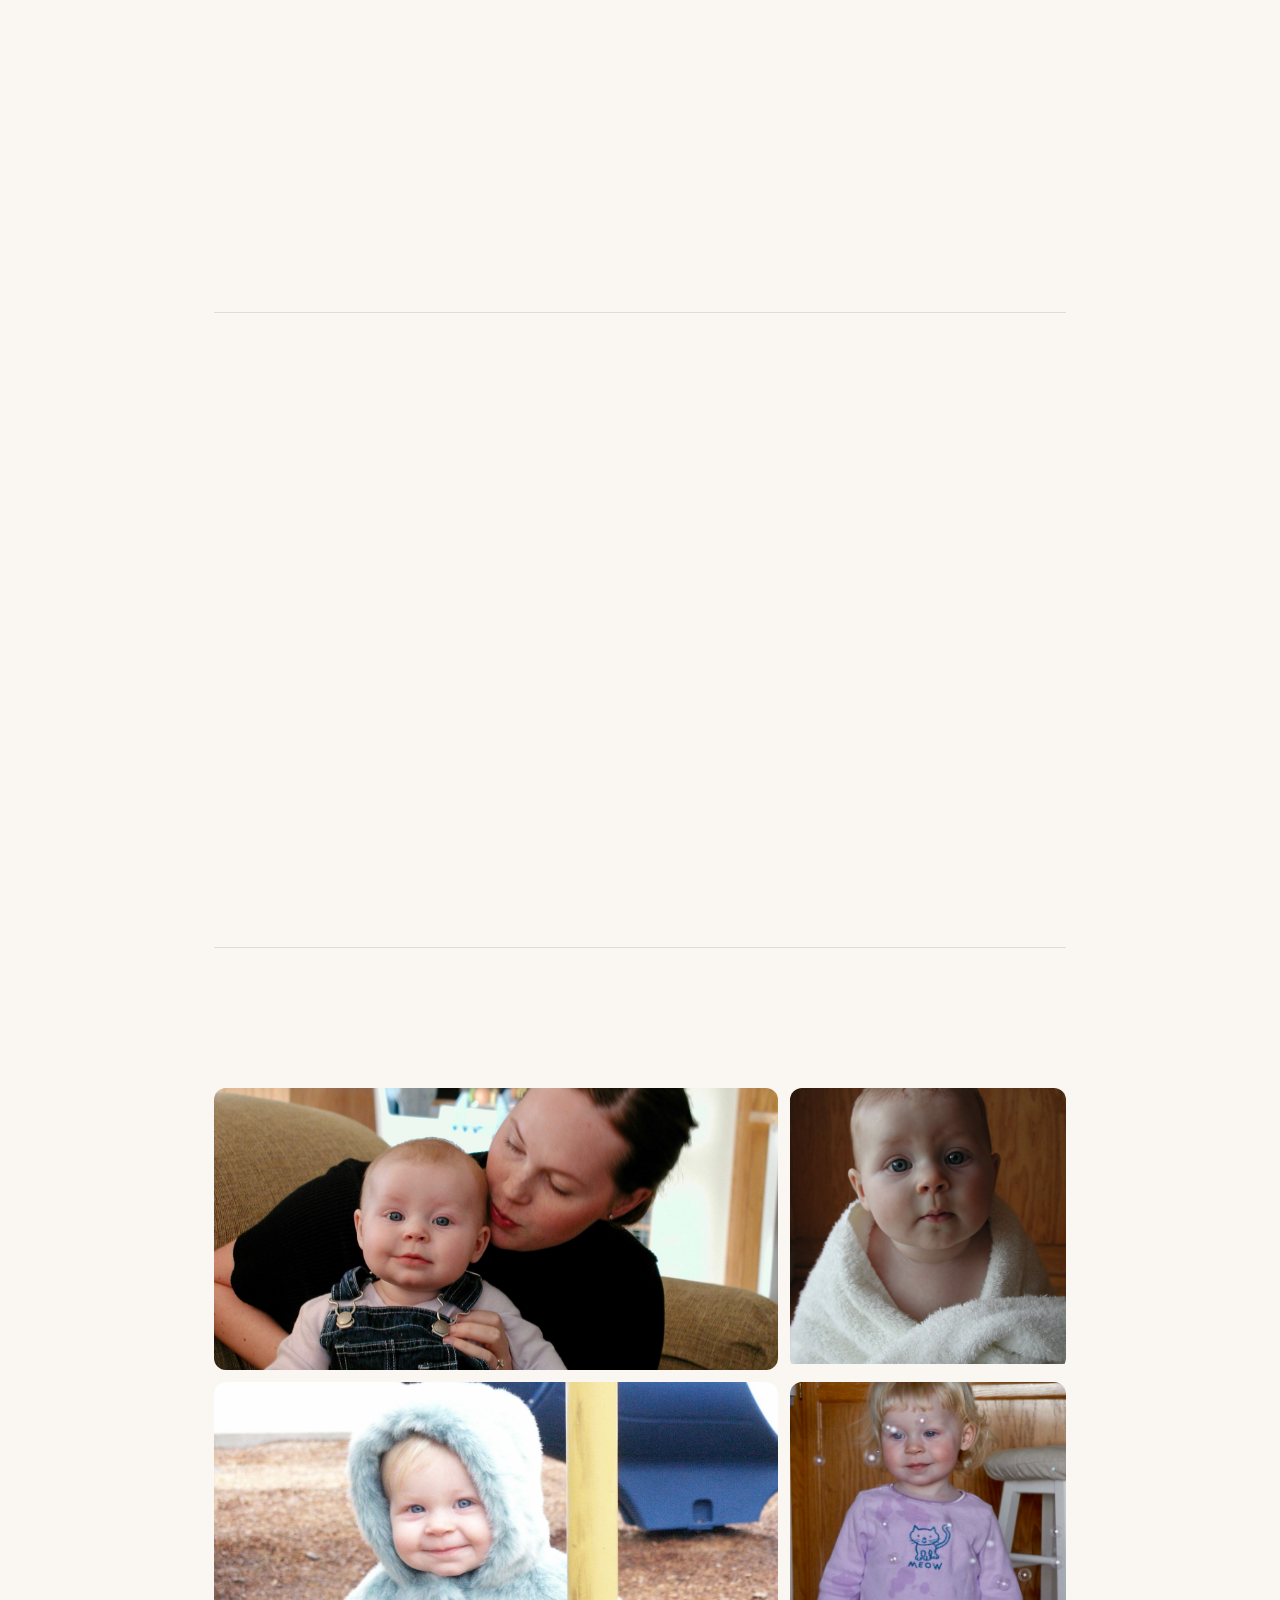
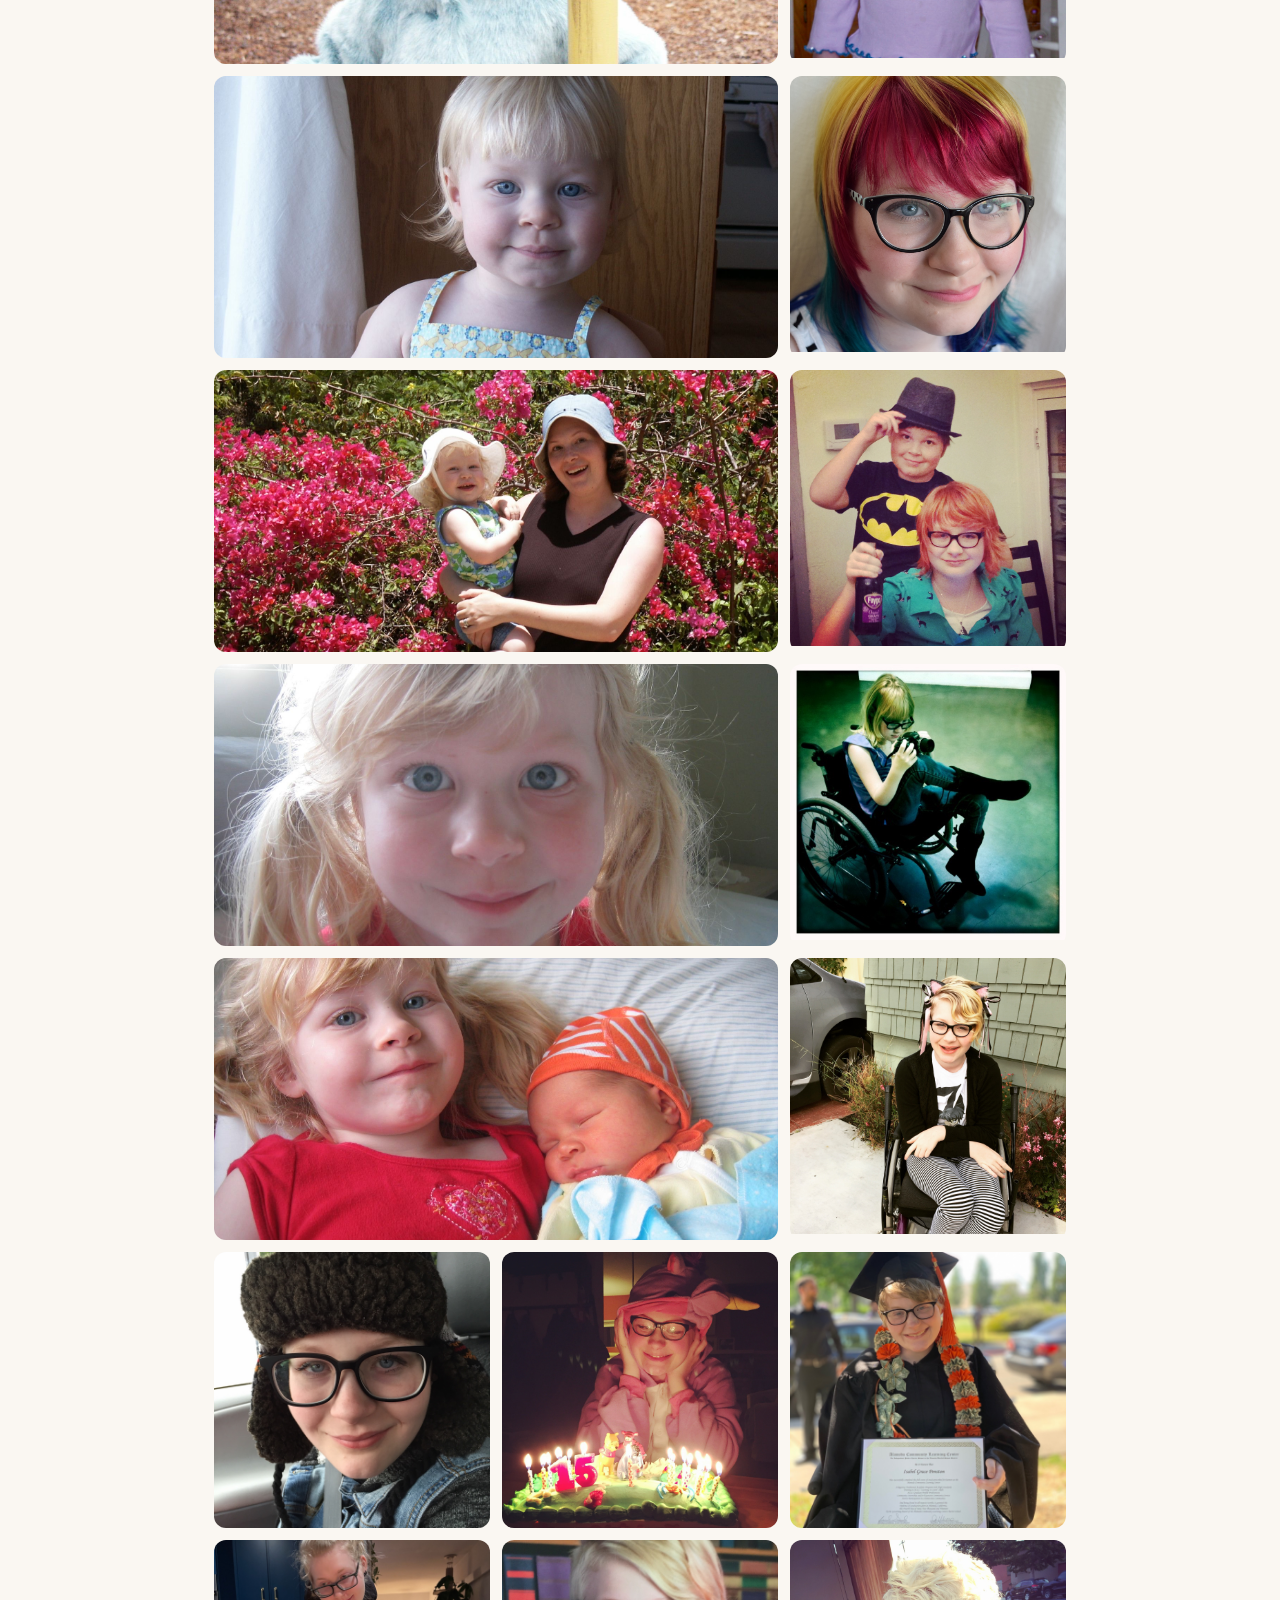
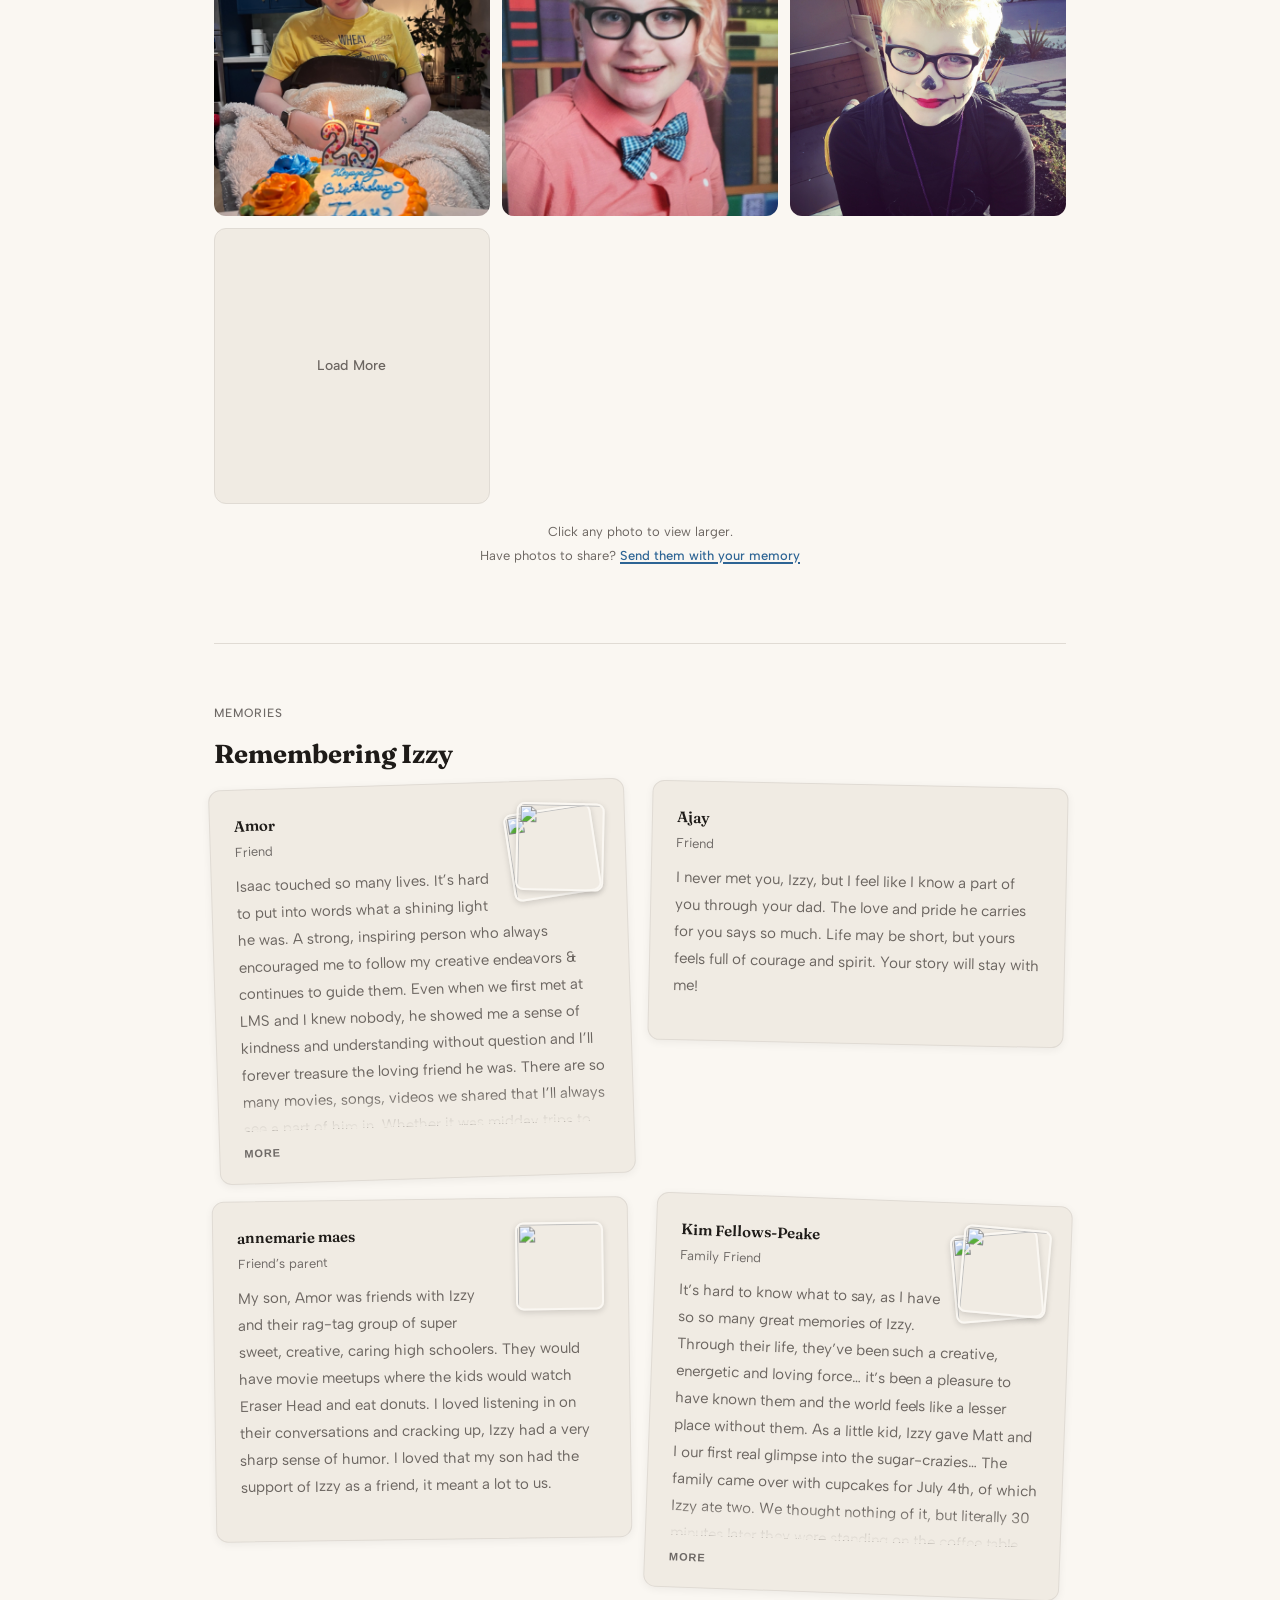
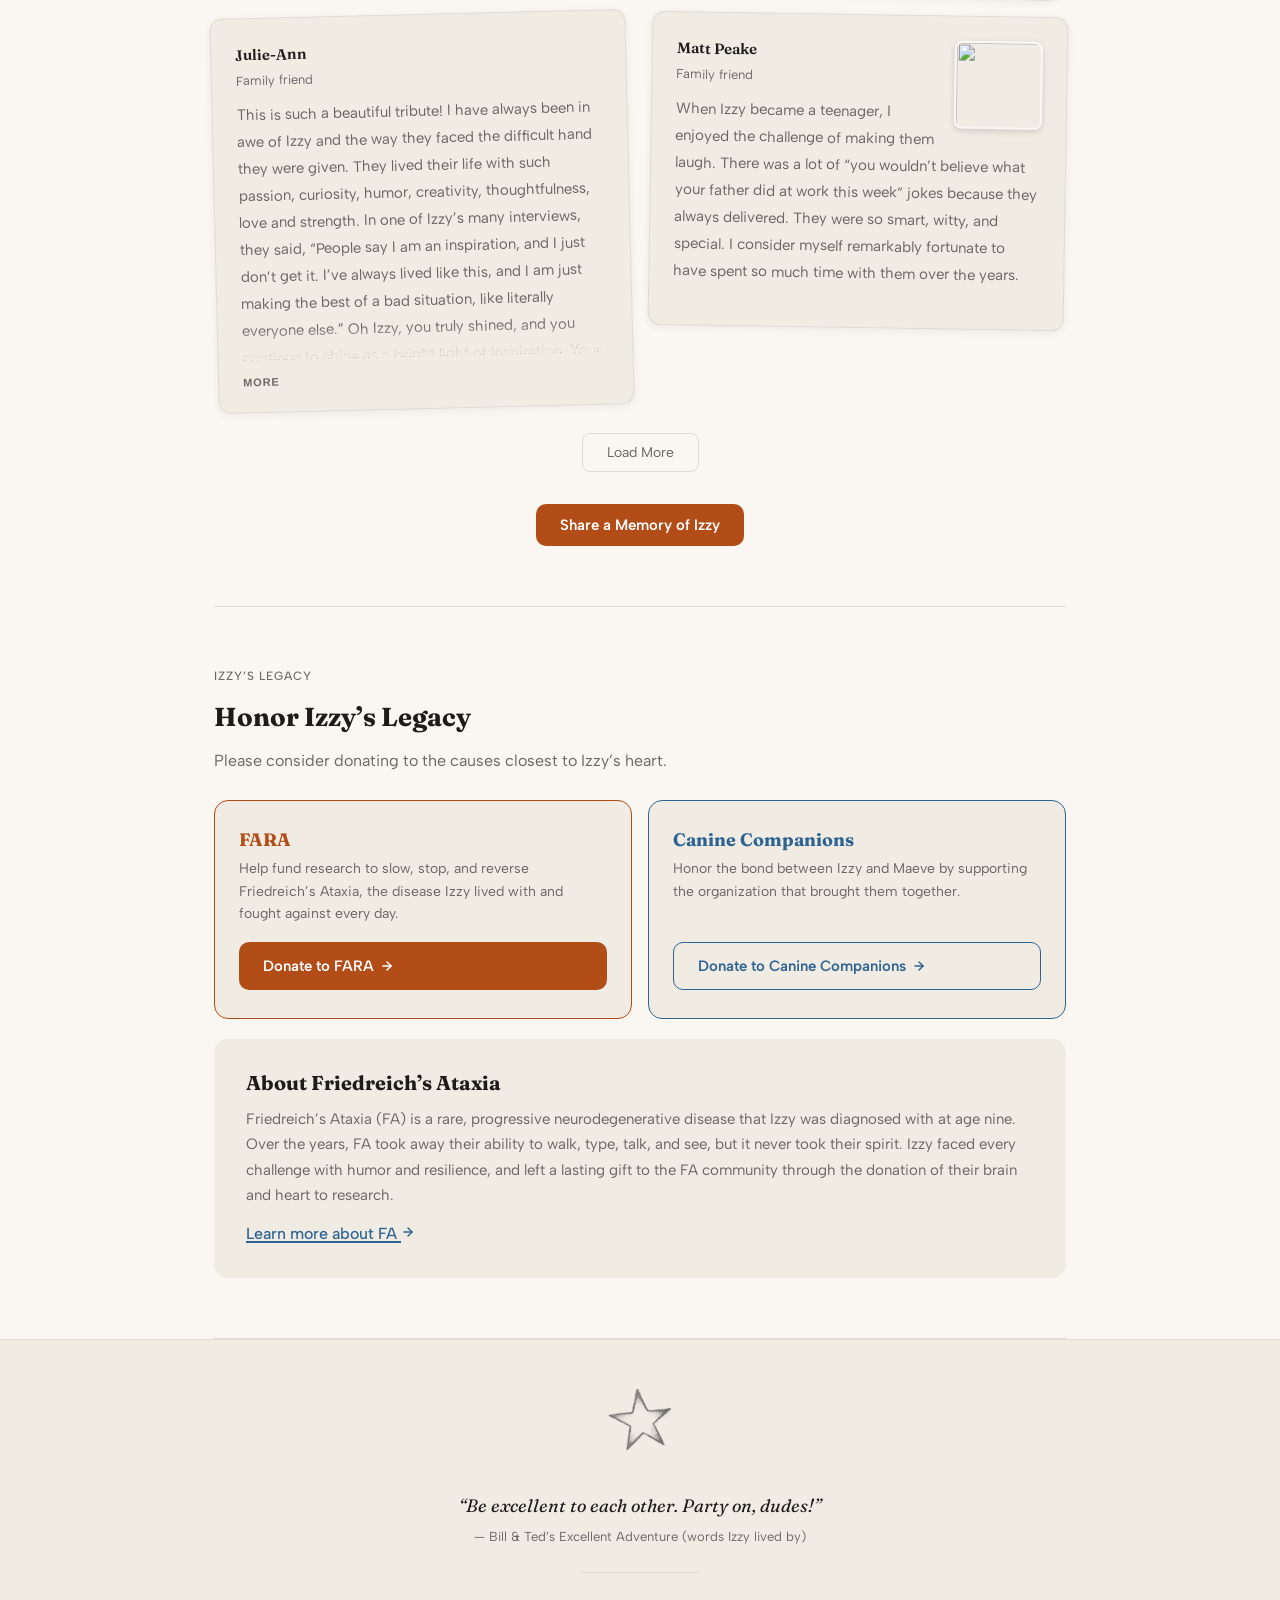
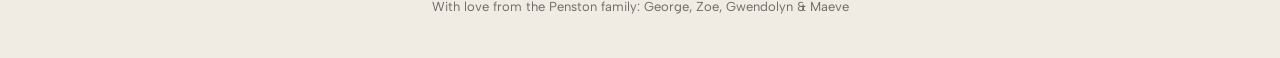
==== commit c4d5016f: "SEO improvements: font preconnect, image dimensions, 404 page - Add preconnect hints for Google Font" ====
--- a/index.html
+++ b/index.html
@@ -21,6 +21,8 @@
   <link rel="icon" type="image/png" sizes="32x32" href="/assets/favicon-32.png">
   <link rel="icon" type="image/png" sizes="512x512" href="/assets/favicon-512.png">
   <link rel="apple-touch-icon" sizes="192x192" href="/assets/favicon-192.png">
+  <link rel="preconnect" href="https://fonts.googleapis.com">
+  <link rel="preconnect" href="https://fonts.gstatic.com" crossorigin>
   <link rel="stylesheet" href="/assets/style.css?v=19">
   <script defer src="/assets/animations.js?v=2"></script>
   <script defer src="/assets/gallery.js?v=4"></script>
@@ -66,7 +68,7 @@
 
       <section class="hero">
         <div class="hero-inner">
-          <img src="/assets/photos/hero-izzy-maeve.jpg" alt="Izzy smiling with Maeve, their Canine Companions service dog, on their lap" class="hero-photo" data-stagger="0">
+          <img src="/assets/photos/hero-izzy-maeve.jpg" alt="Izzy smiling with Maeve, their Canine Companions service dog, on their lap" class="hero-photo" width="1104" height="1280" data-stagger="0">
           <div class="hero-text">
             <div class="hero-label" data-stagger="1">Remembering Izzy</div>
             <h1 data-stagger="2">Izzy Penston</h1>
@@ -296,7 +298,7 @@
 
   <footer>
     <div class="container">
-      <img src="/assets/tattoo-star.png" class="footer-star" alt="Izzy's tattoo">
+      <img src="/assets/tattoo-star.png" class="footer-star" alt="Izzy's tattoo" width="420" height="420">
       <div class="footer-quote">&ldquo;Be excellent to each other. Party on, dudes!&rdquo;</div>
       <div class="footer-quote-attr">&mdash; Bill &amp; Ted&rsquo;s Excellent Adventure (words Izzy lived by)</div>
       <div class="footer-divider"></div>
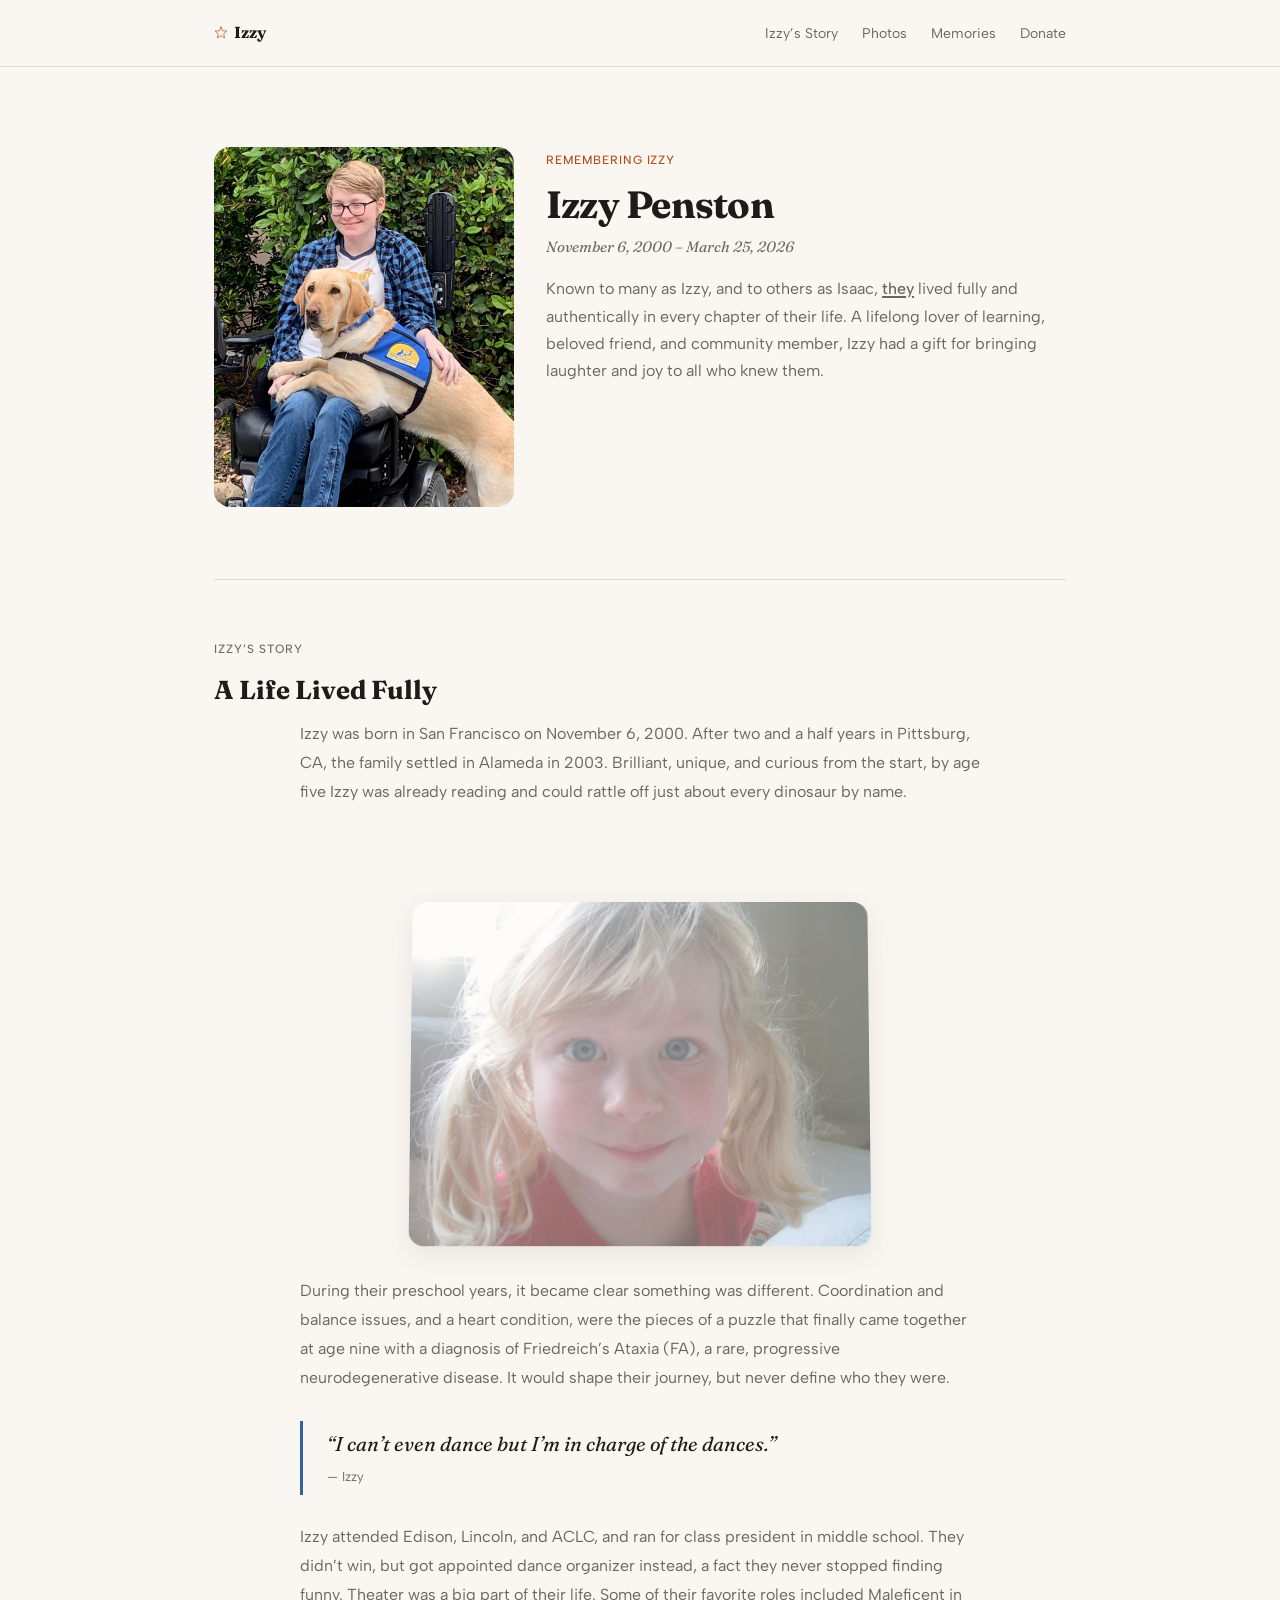
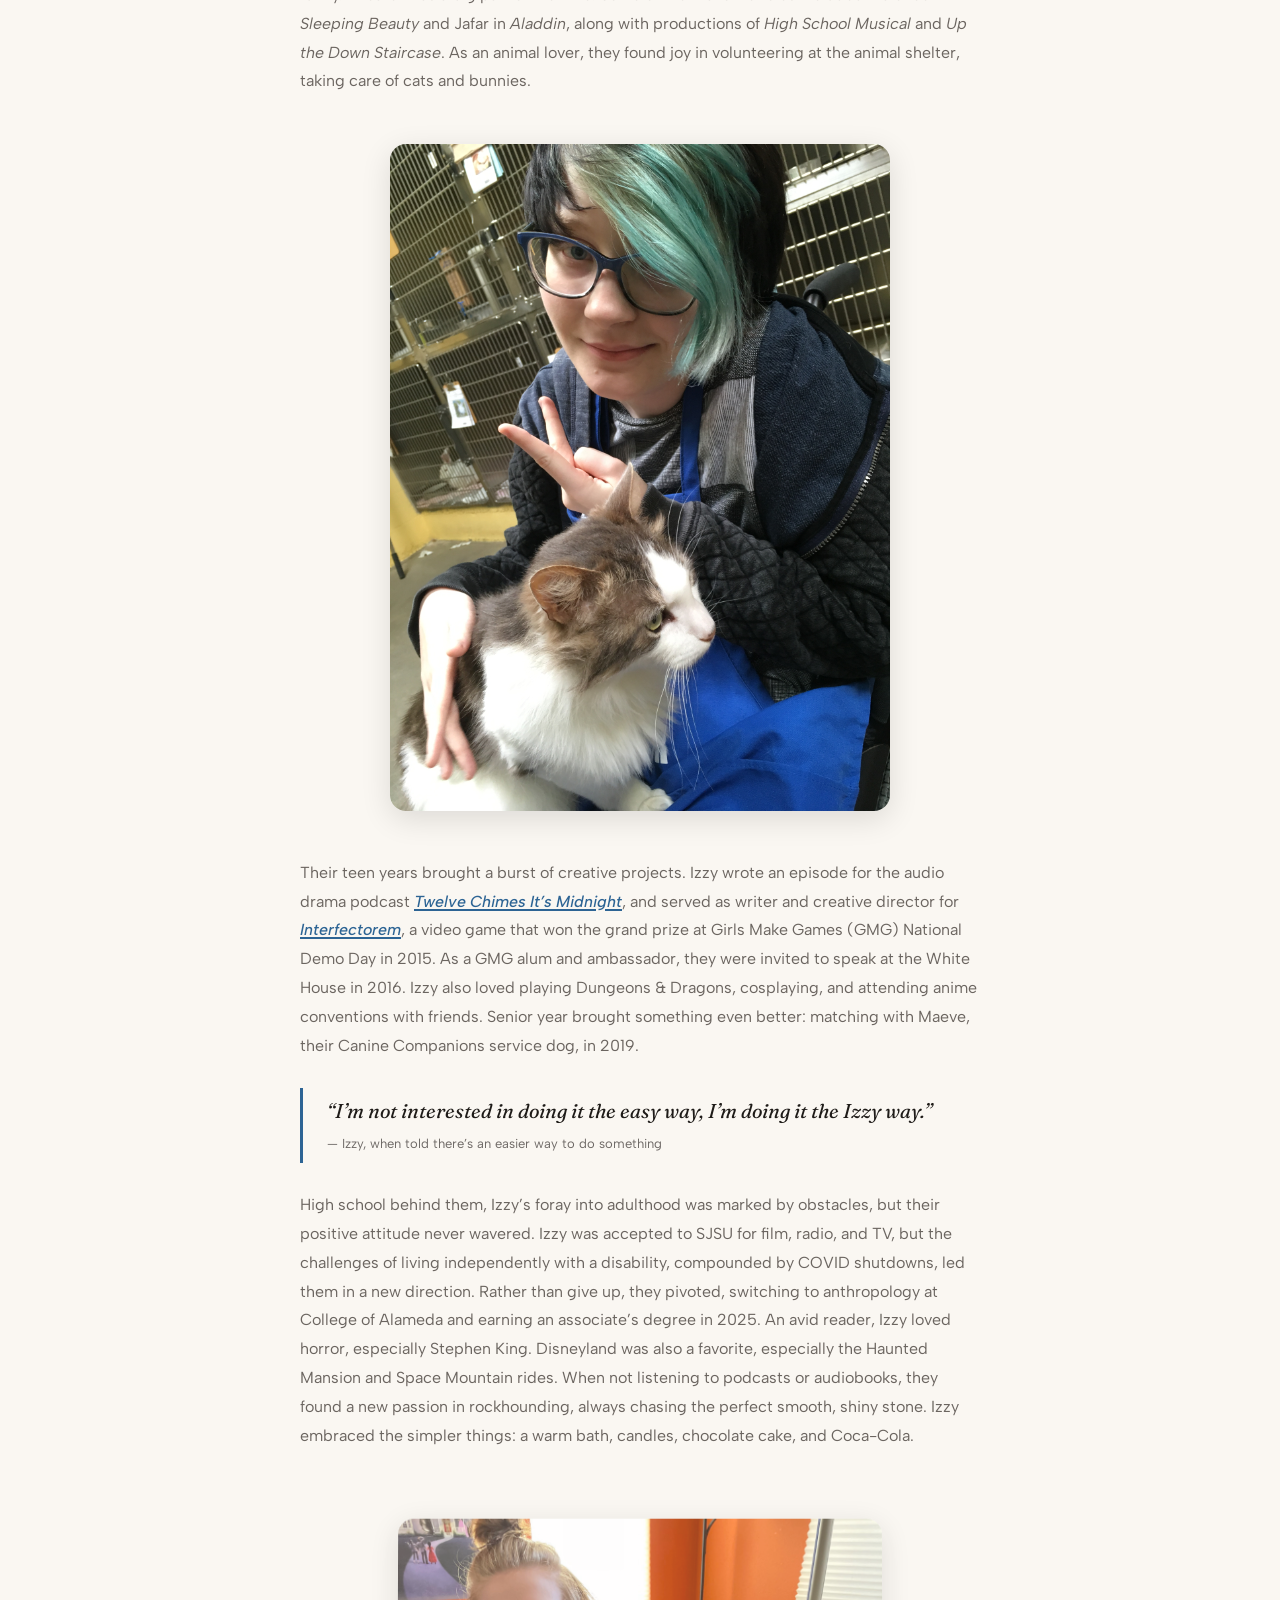
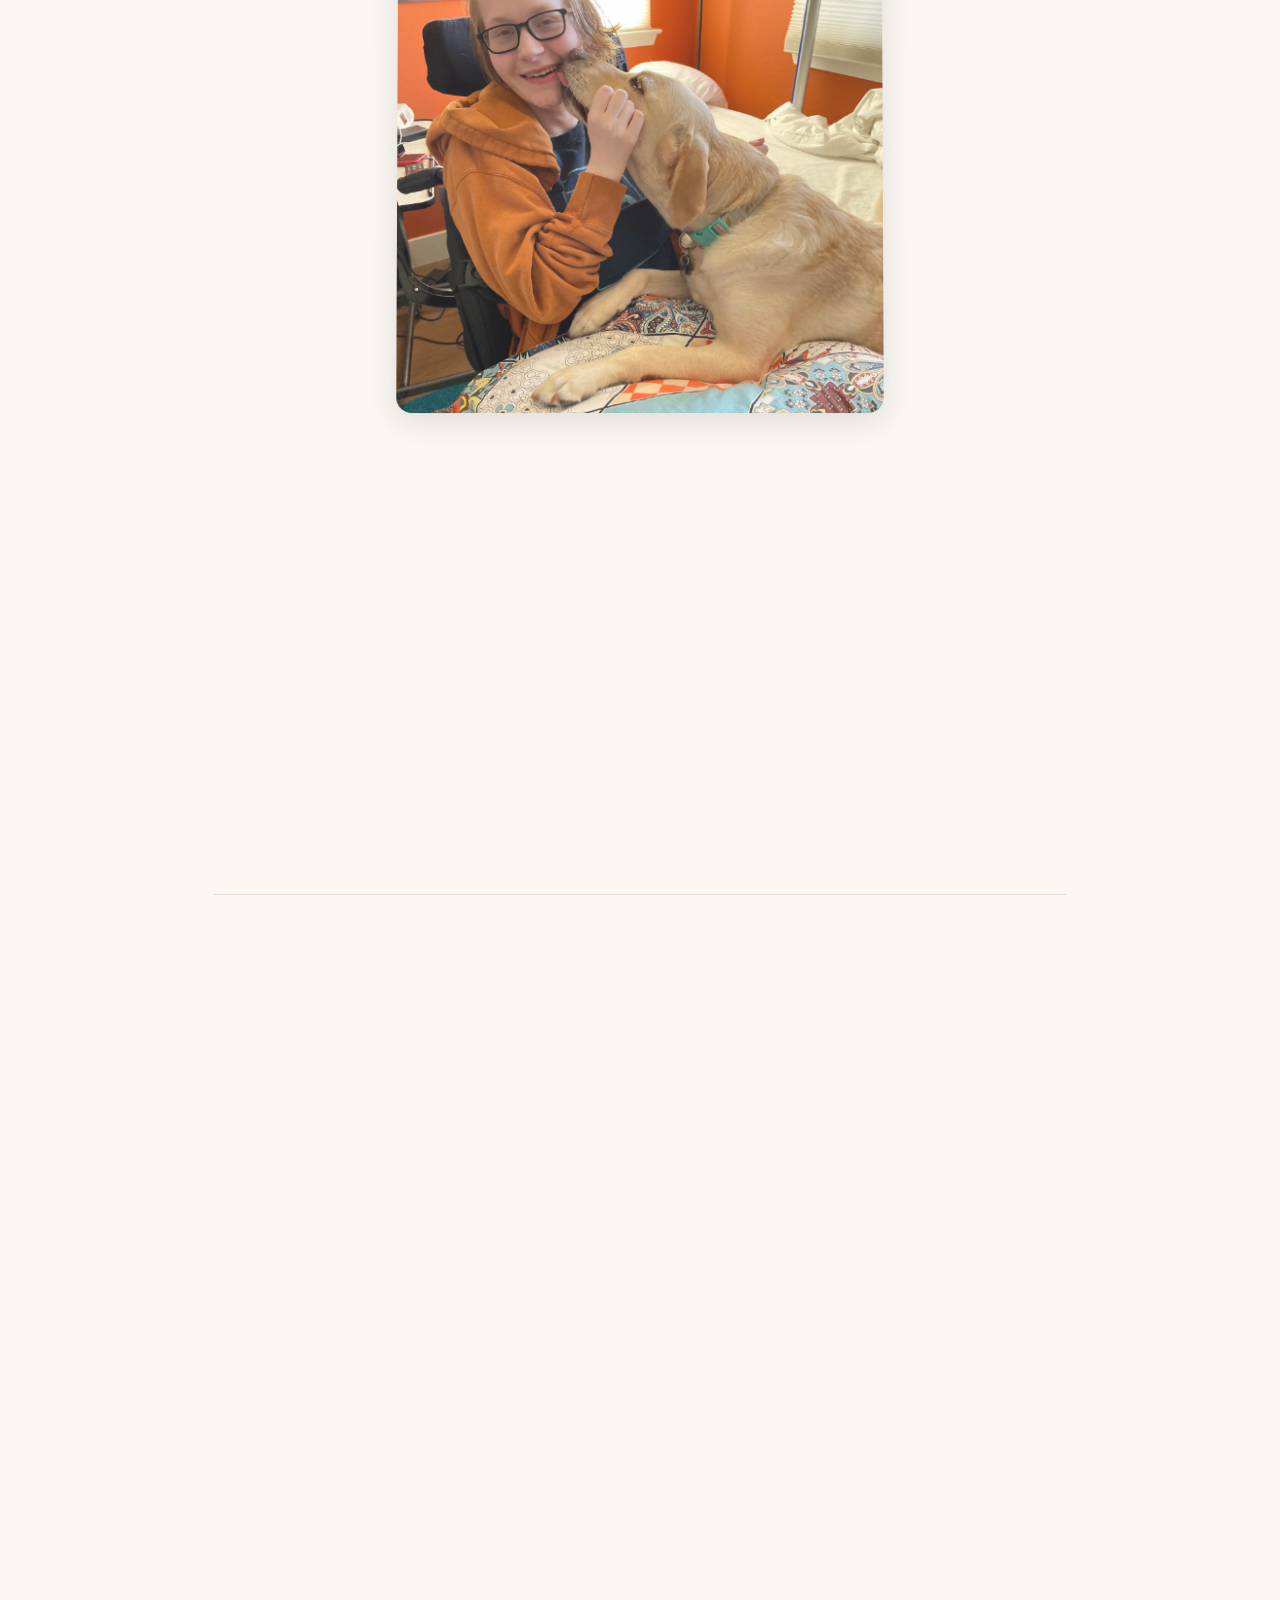
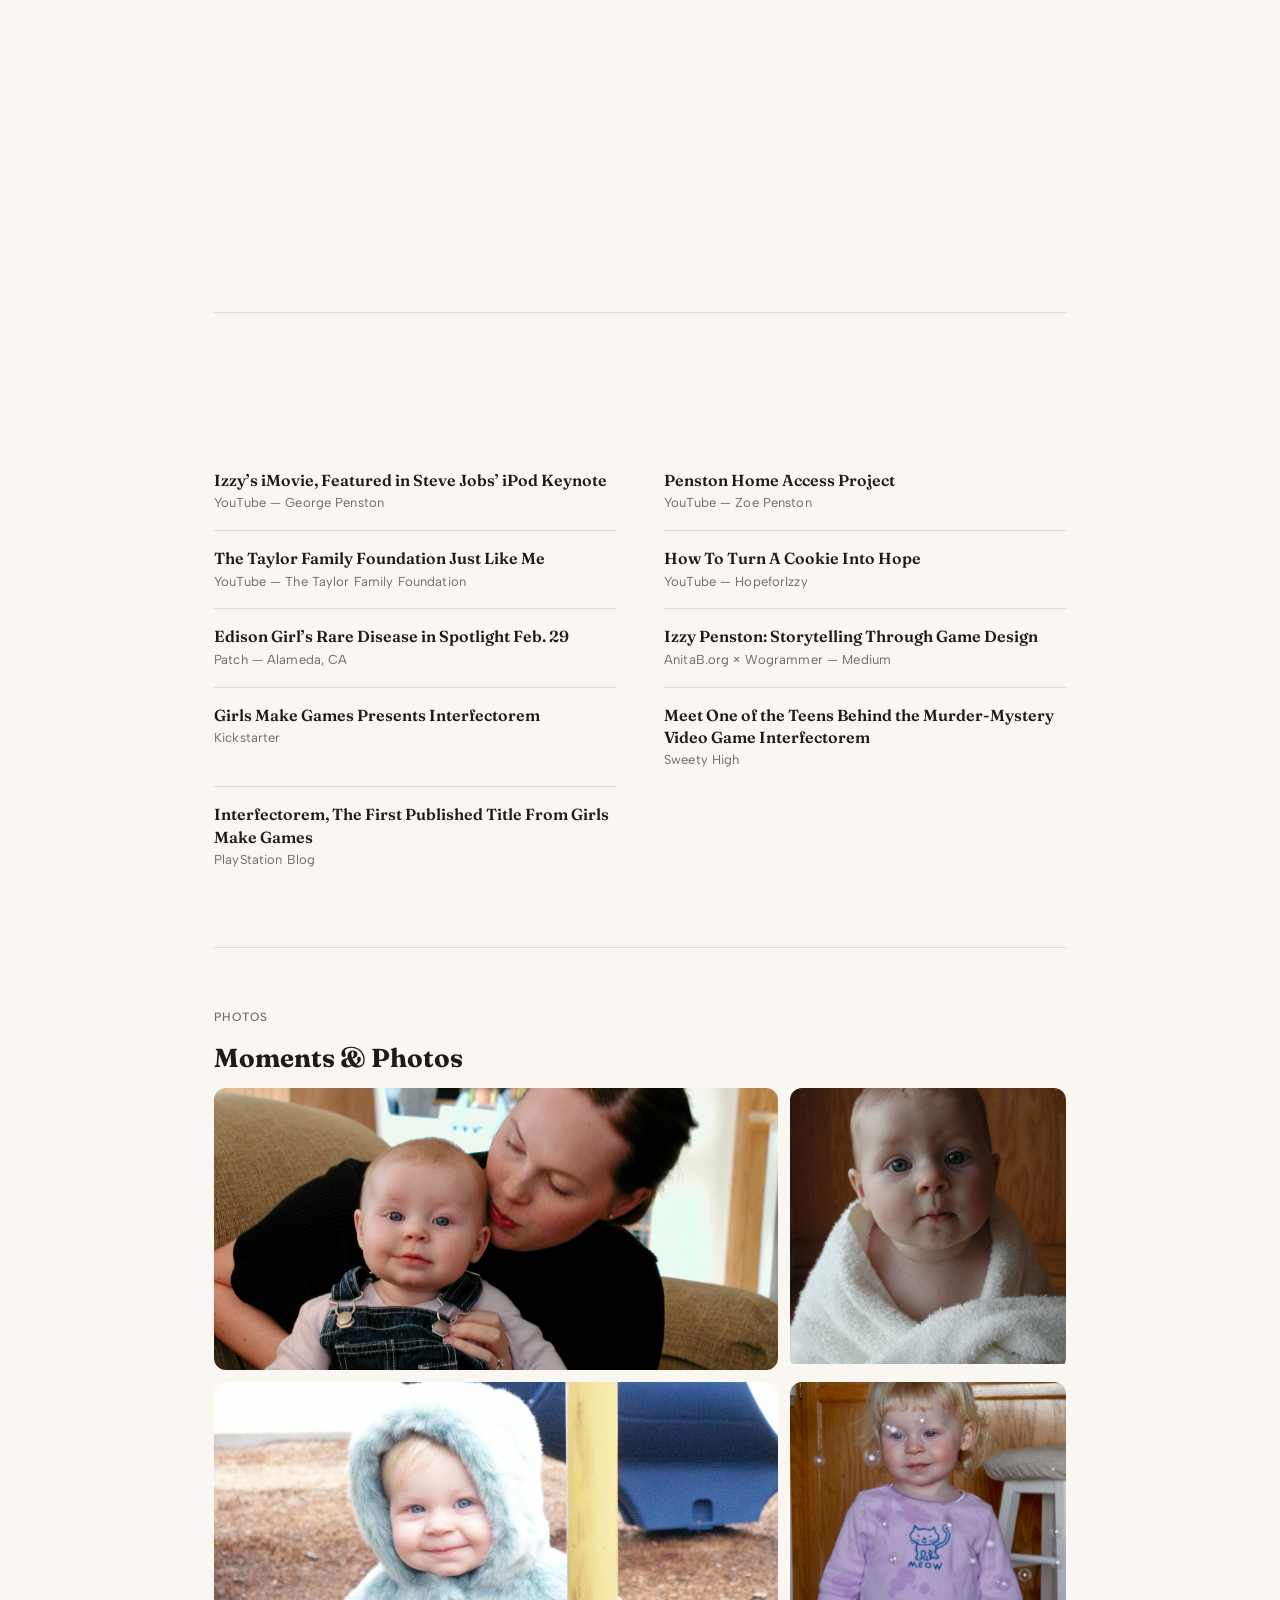
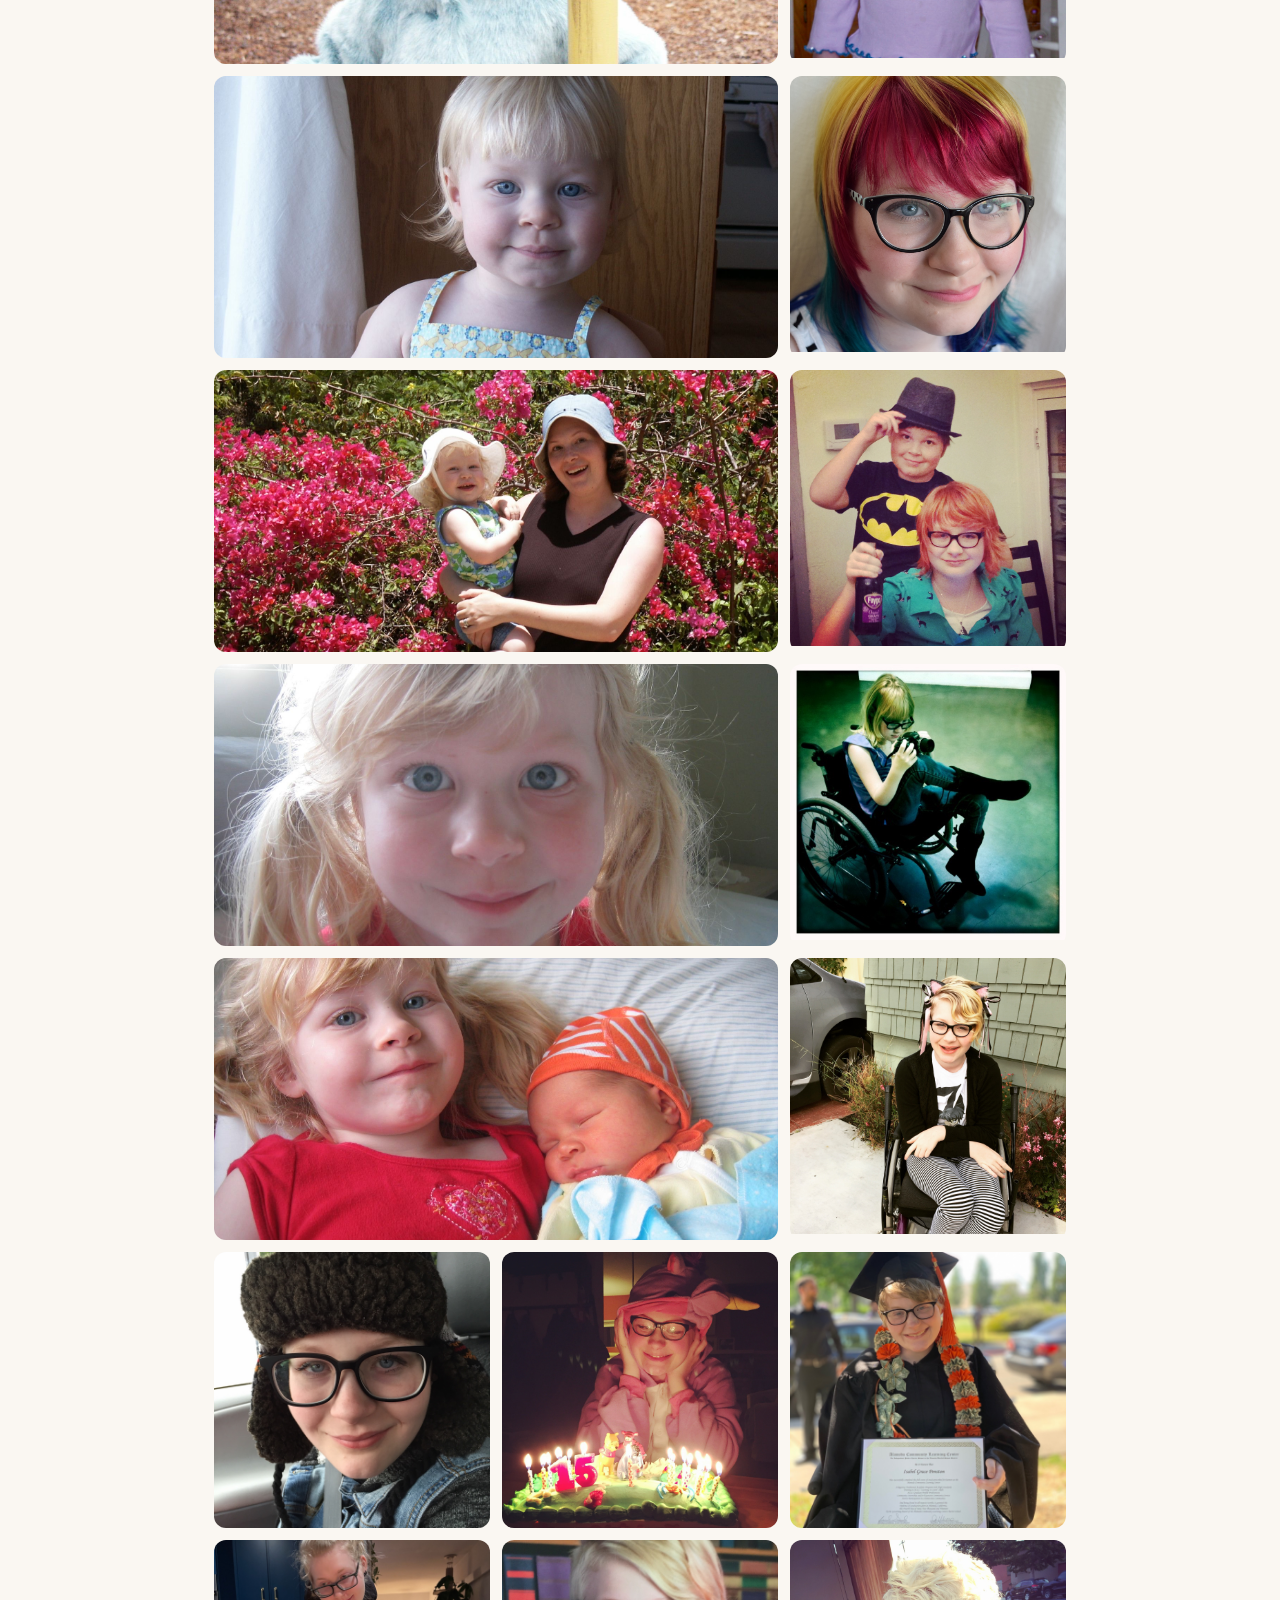
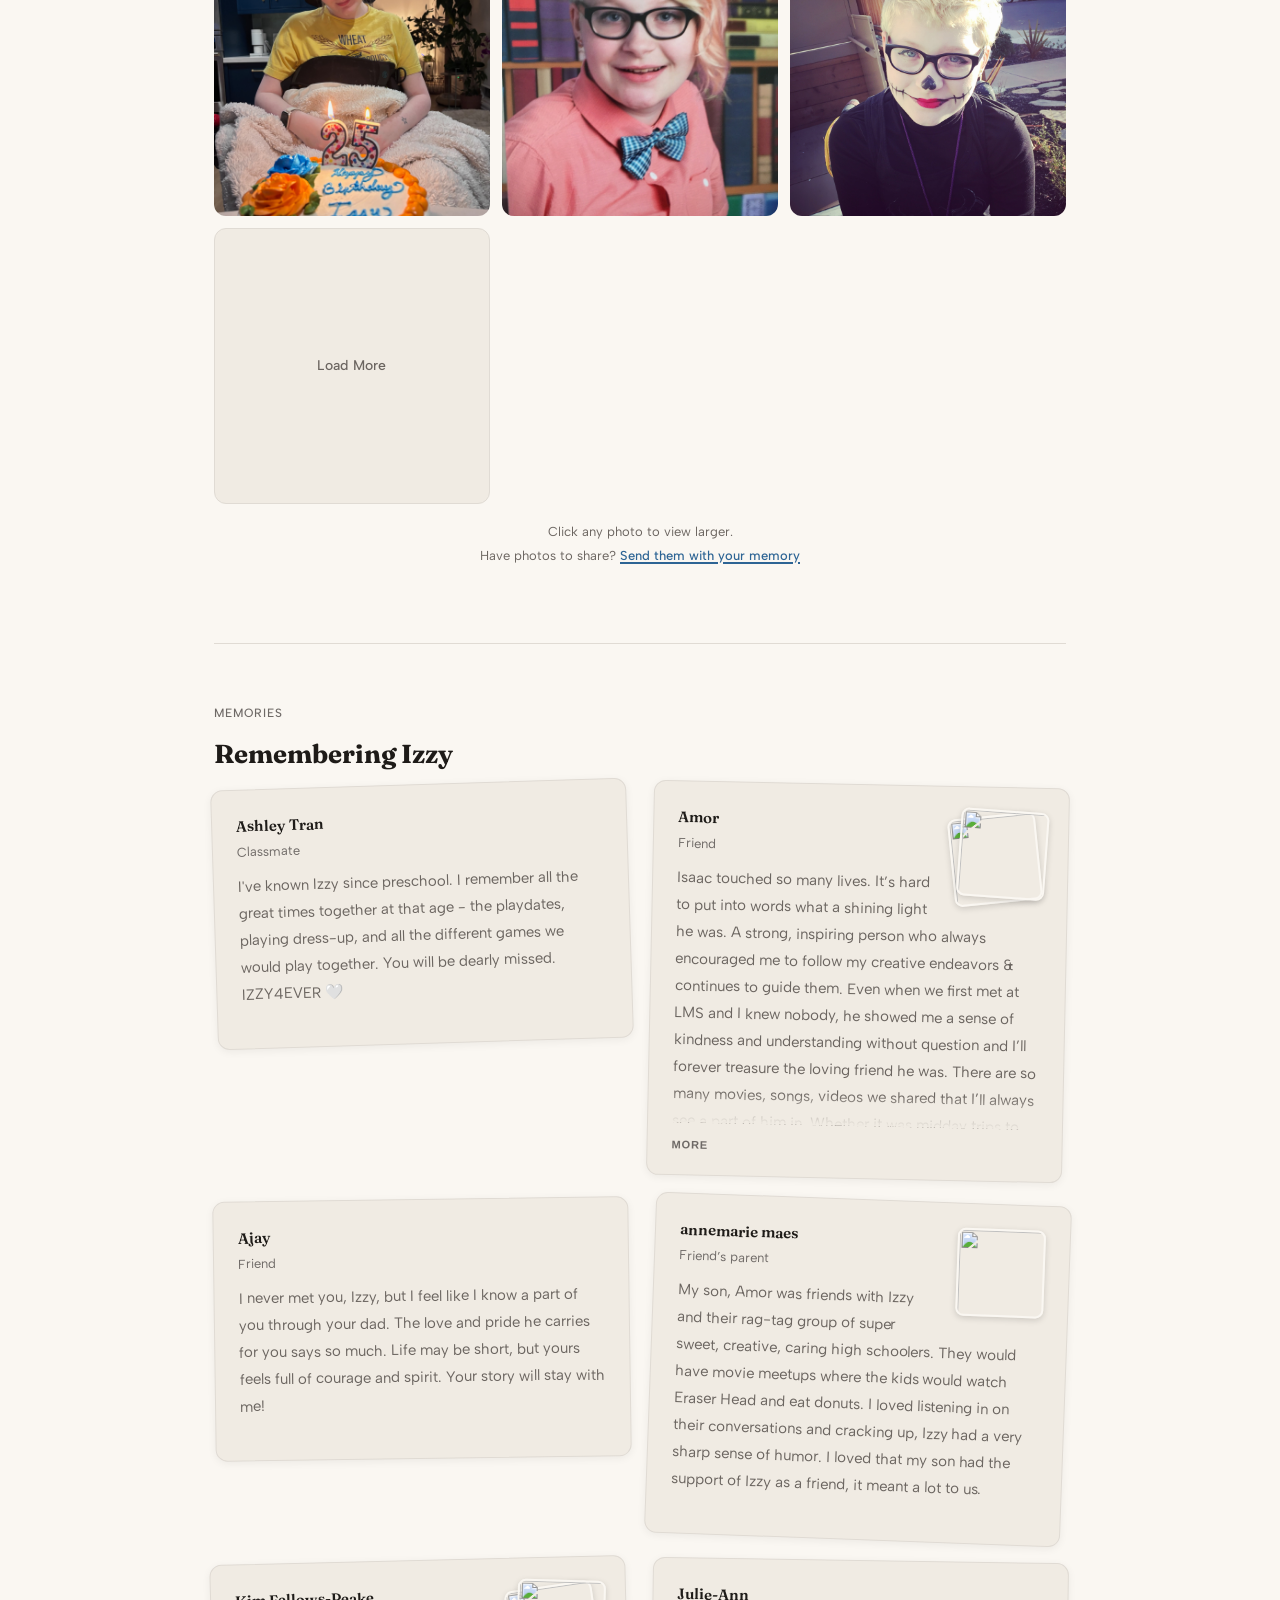
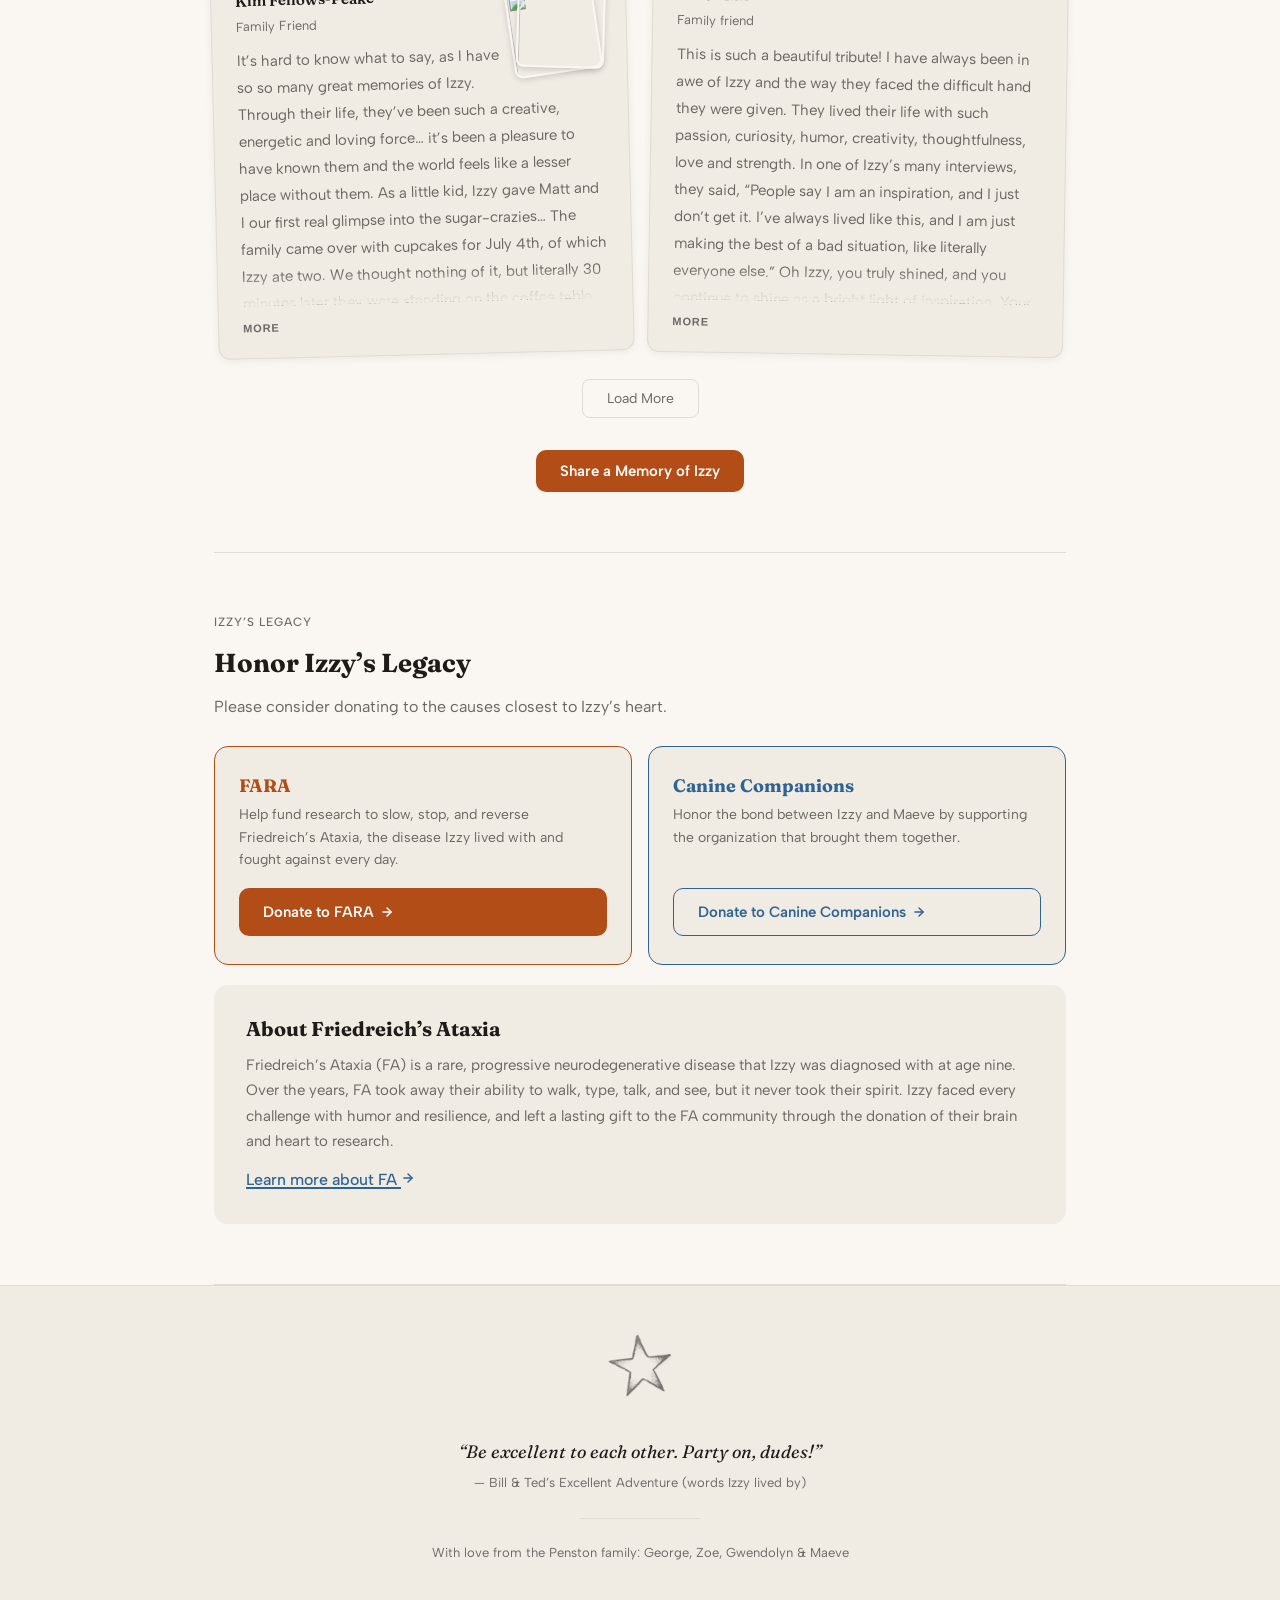
==== commit 2c801ca3: "Add Google Search Console verification tag Co-Authored-By: Claude Sonnet 4.6 <noreply@anthropic.com>" ====
--- a/index.html
+++ b/index.html
@@ -18,6 +18,7 @@
   <meta name="twitter:description" content="A celebration of the life of Isabel Grace 'Izzy' Penston (2000–2026).">
   <meta name="twitter:image" content="https://izzypenston.com/assets/og-image.jpg">
   <link rel="canonical" href="https://izzypenston.com/">
+  <meta name="google-site-verification" content="VSR0Ldat3oU9k3vm0AaSkRfzHrHTOu1JKhiKXTPIVik">
   <link rel="icon" type="image/png" sizes="32x32" href="/assets/favicon-32.png">
   <link rel="icon" type="image/png" sizes="512x512" href="/assets/favicon-512.png">
   <link rel="apple-touch-icon" sizes="192x192" href="/assets/favicon-192.png">
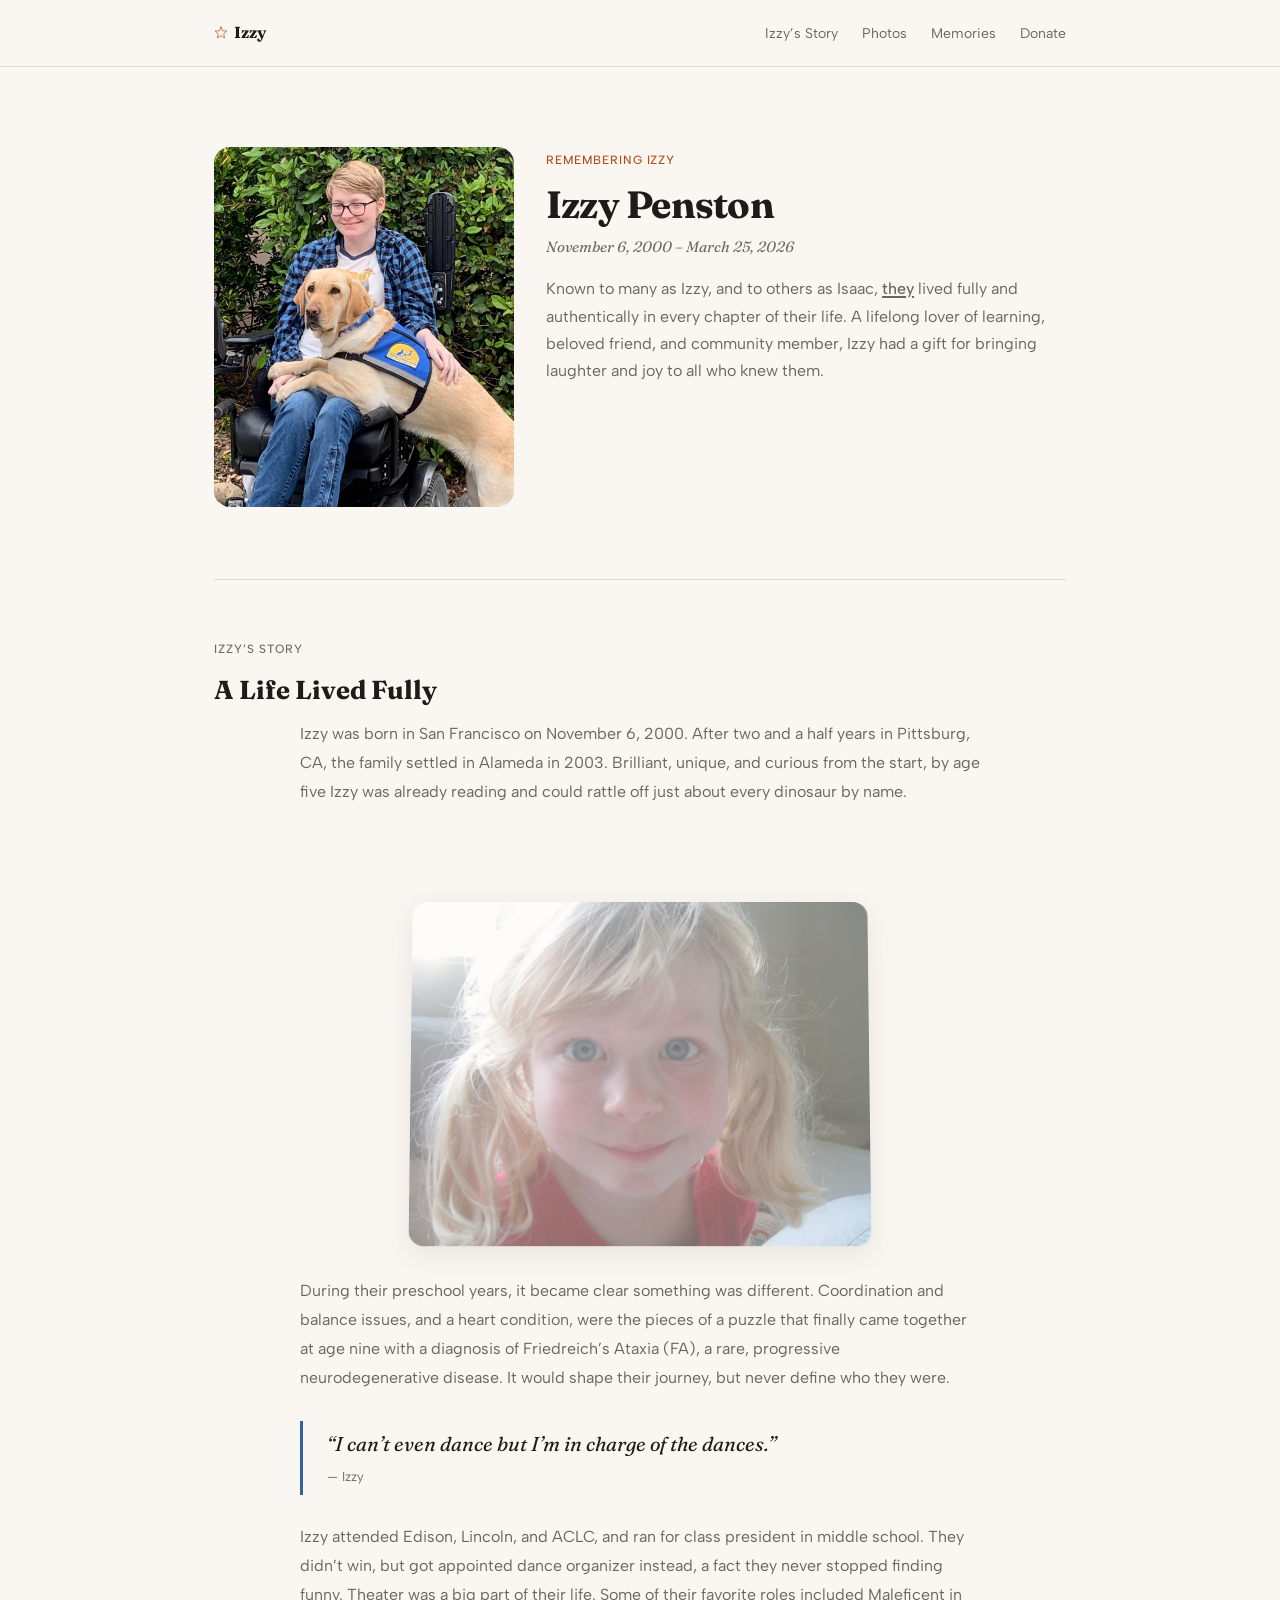
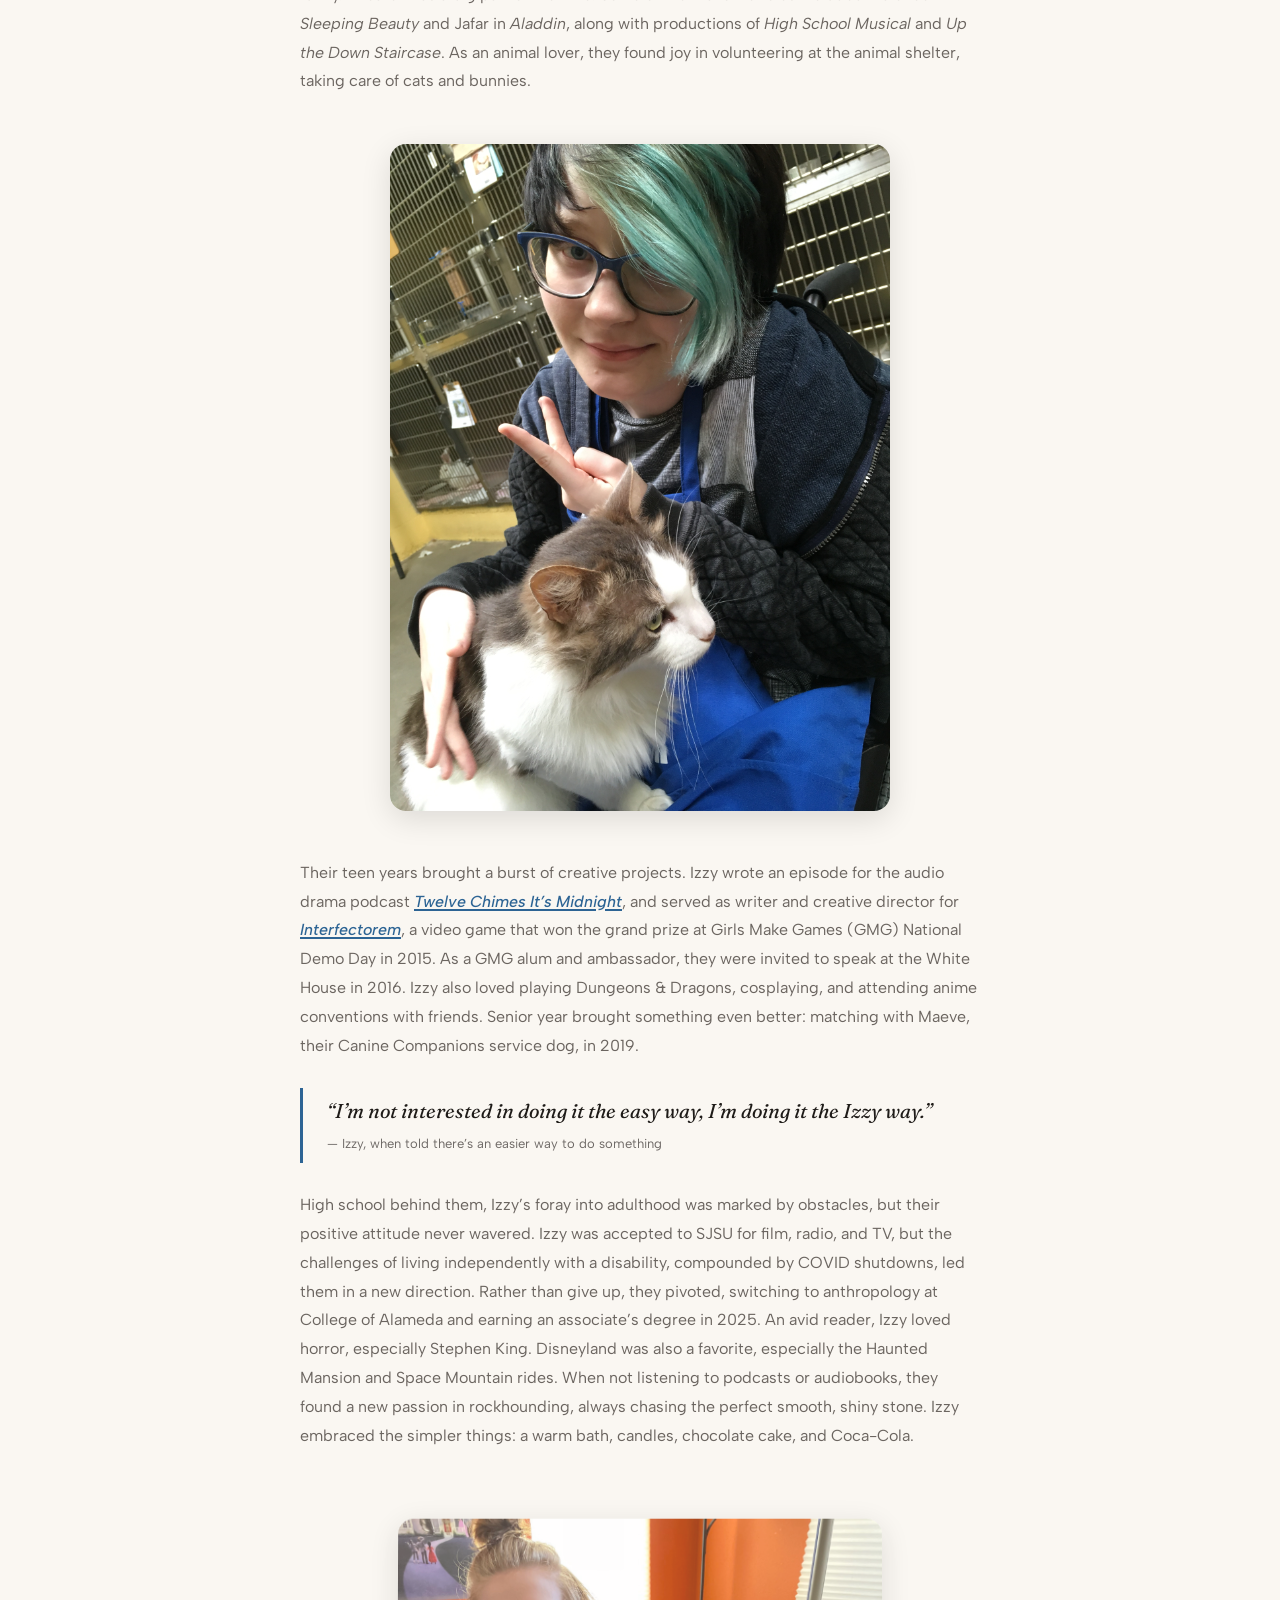
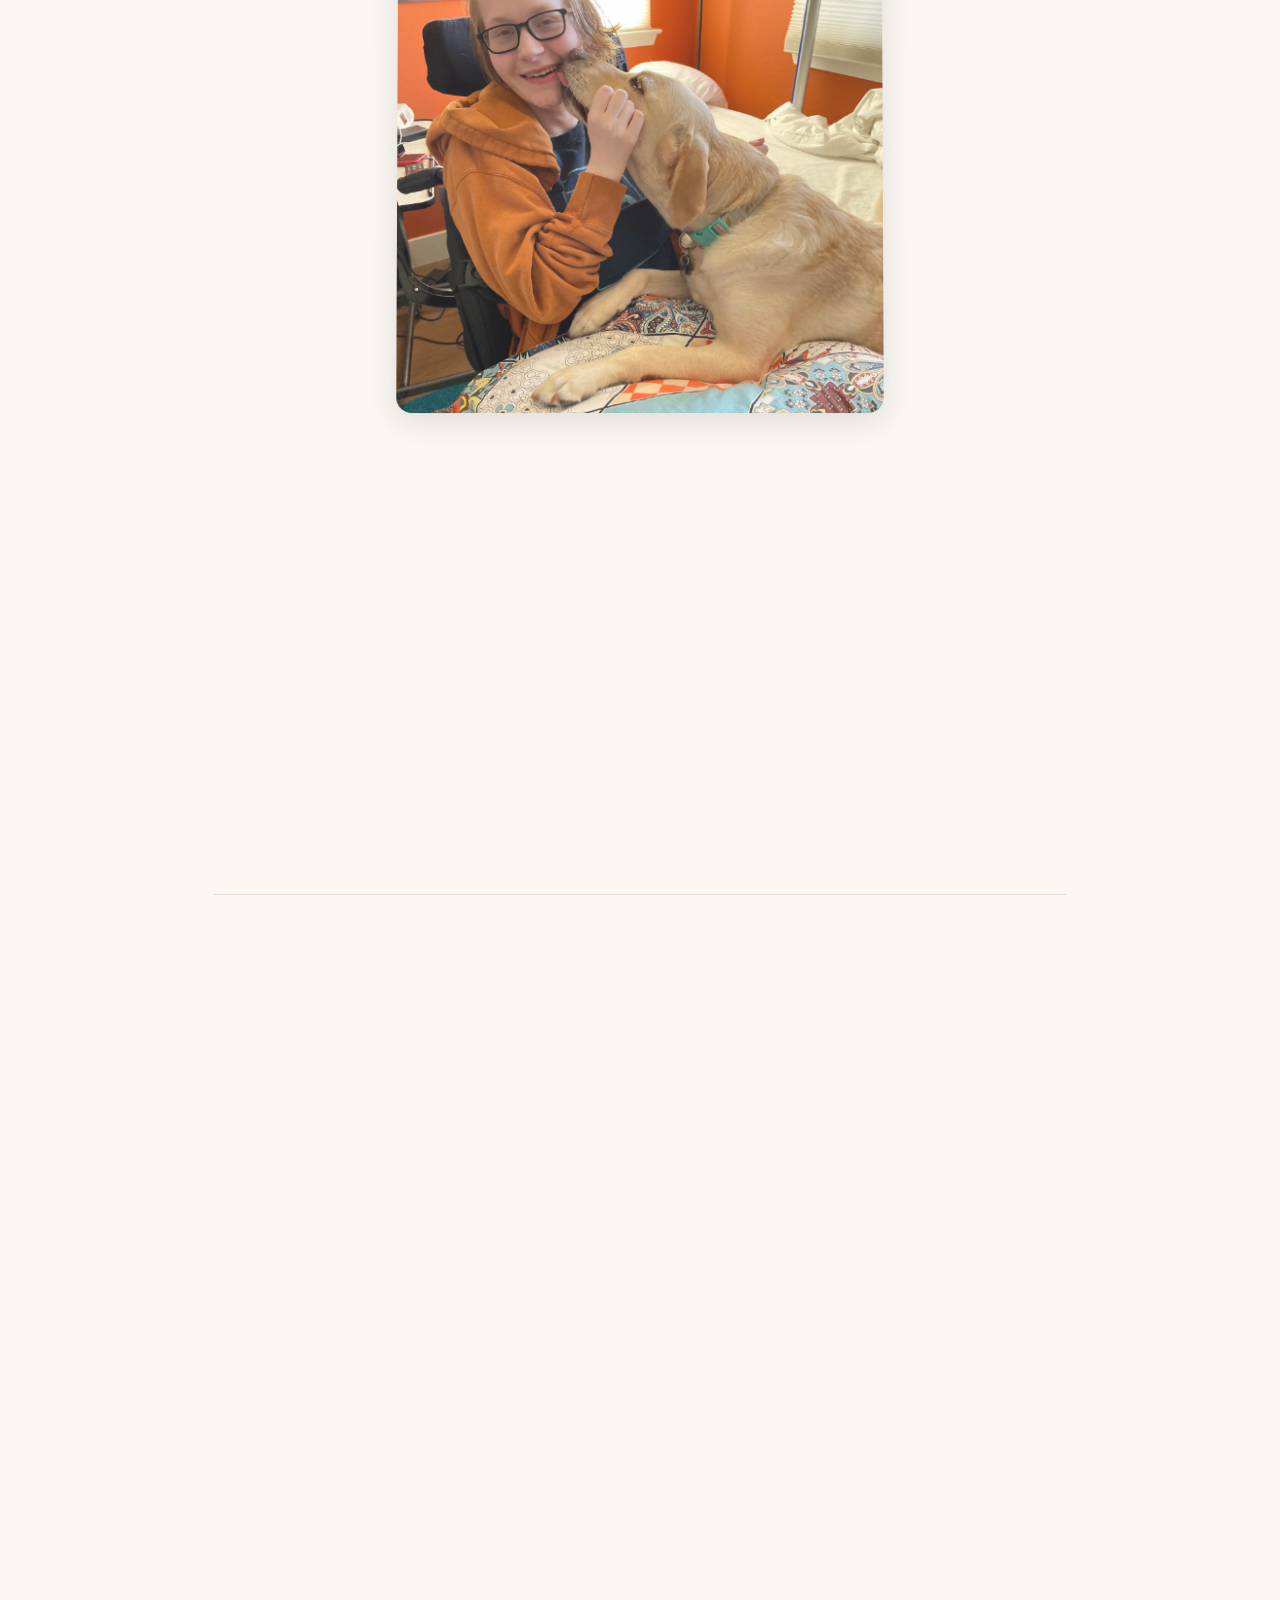
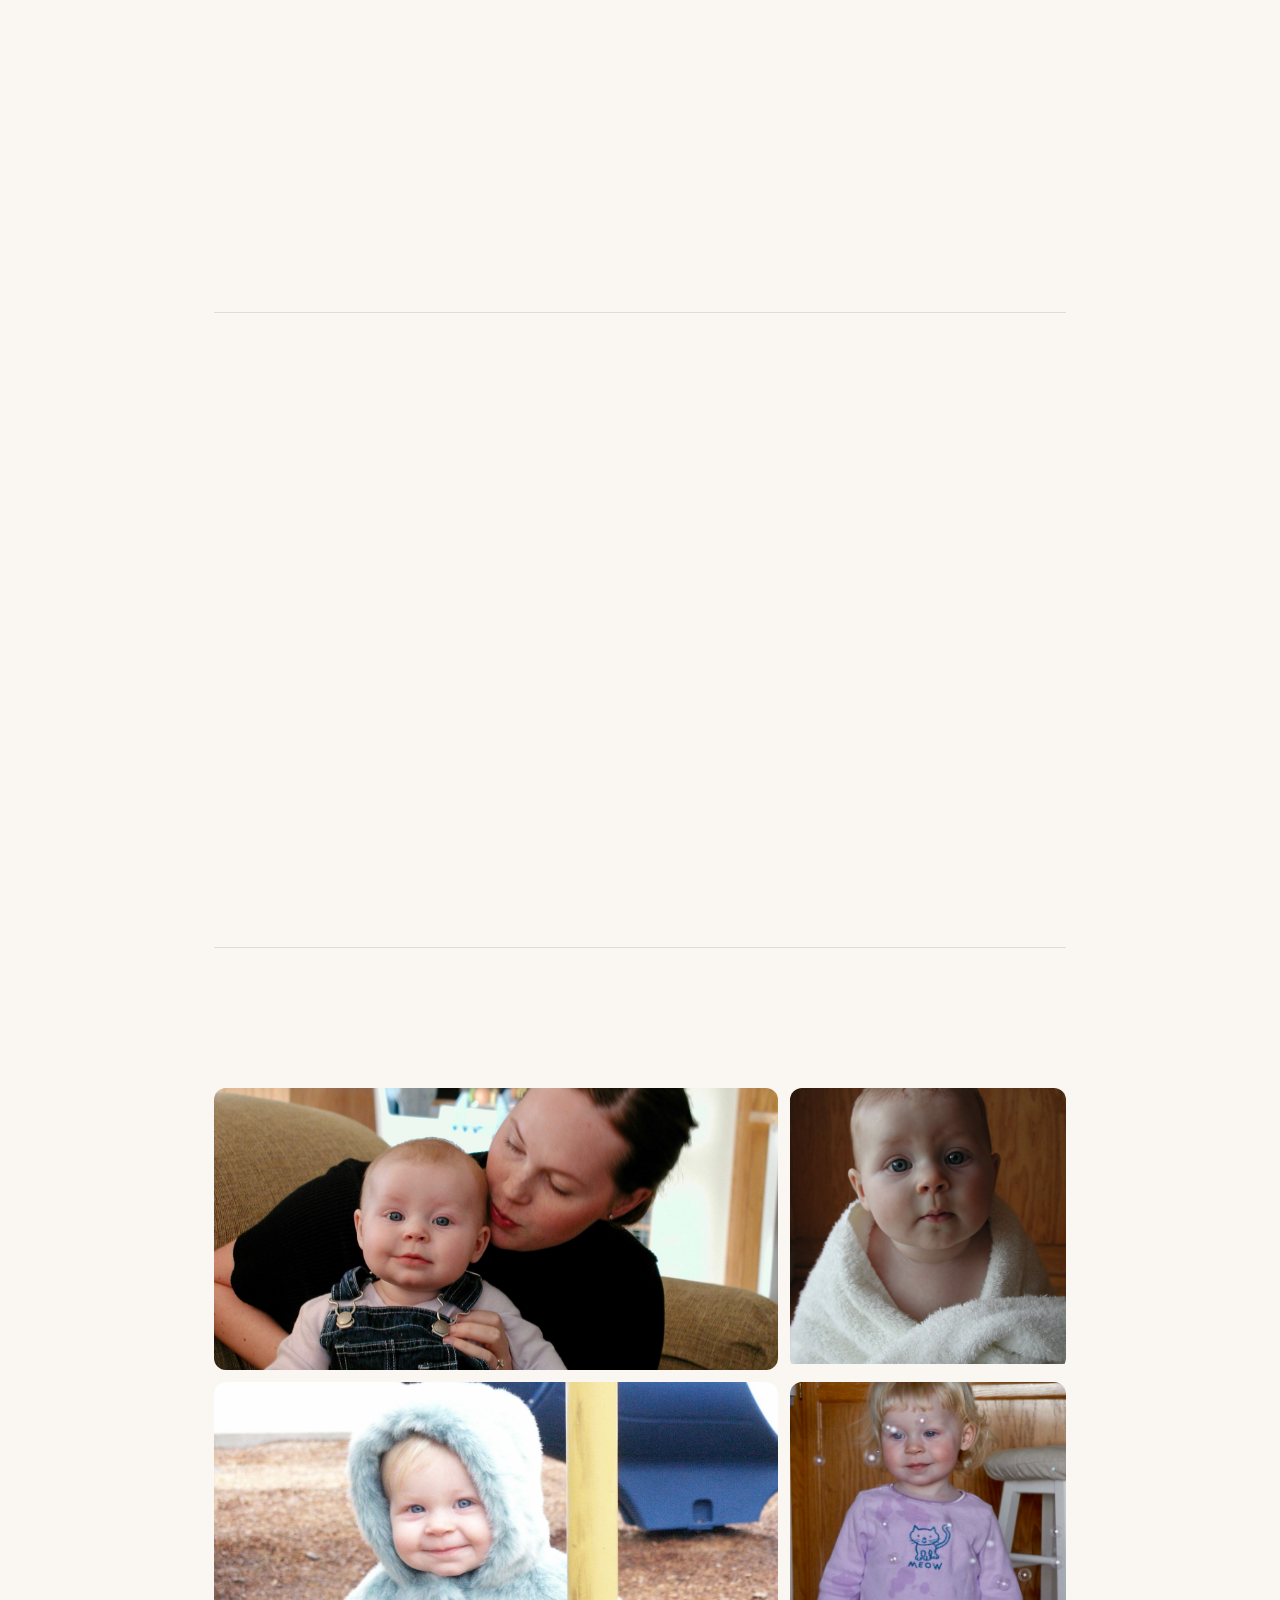
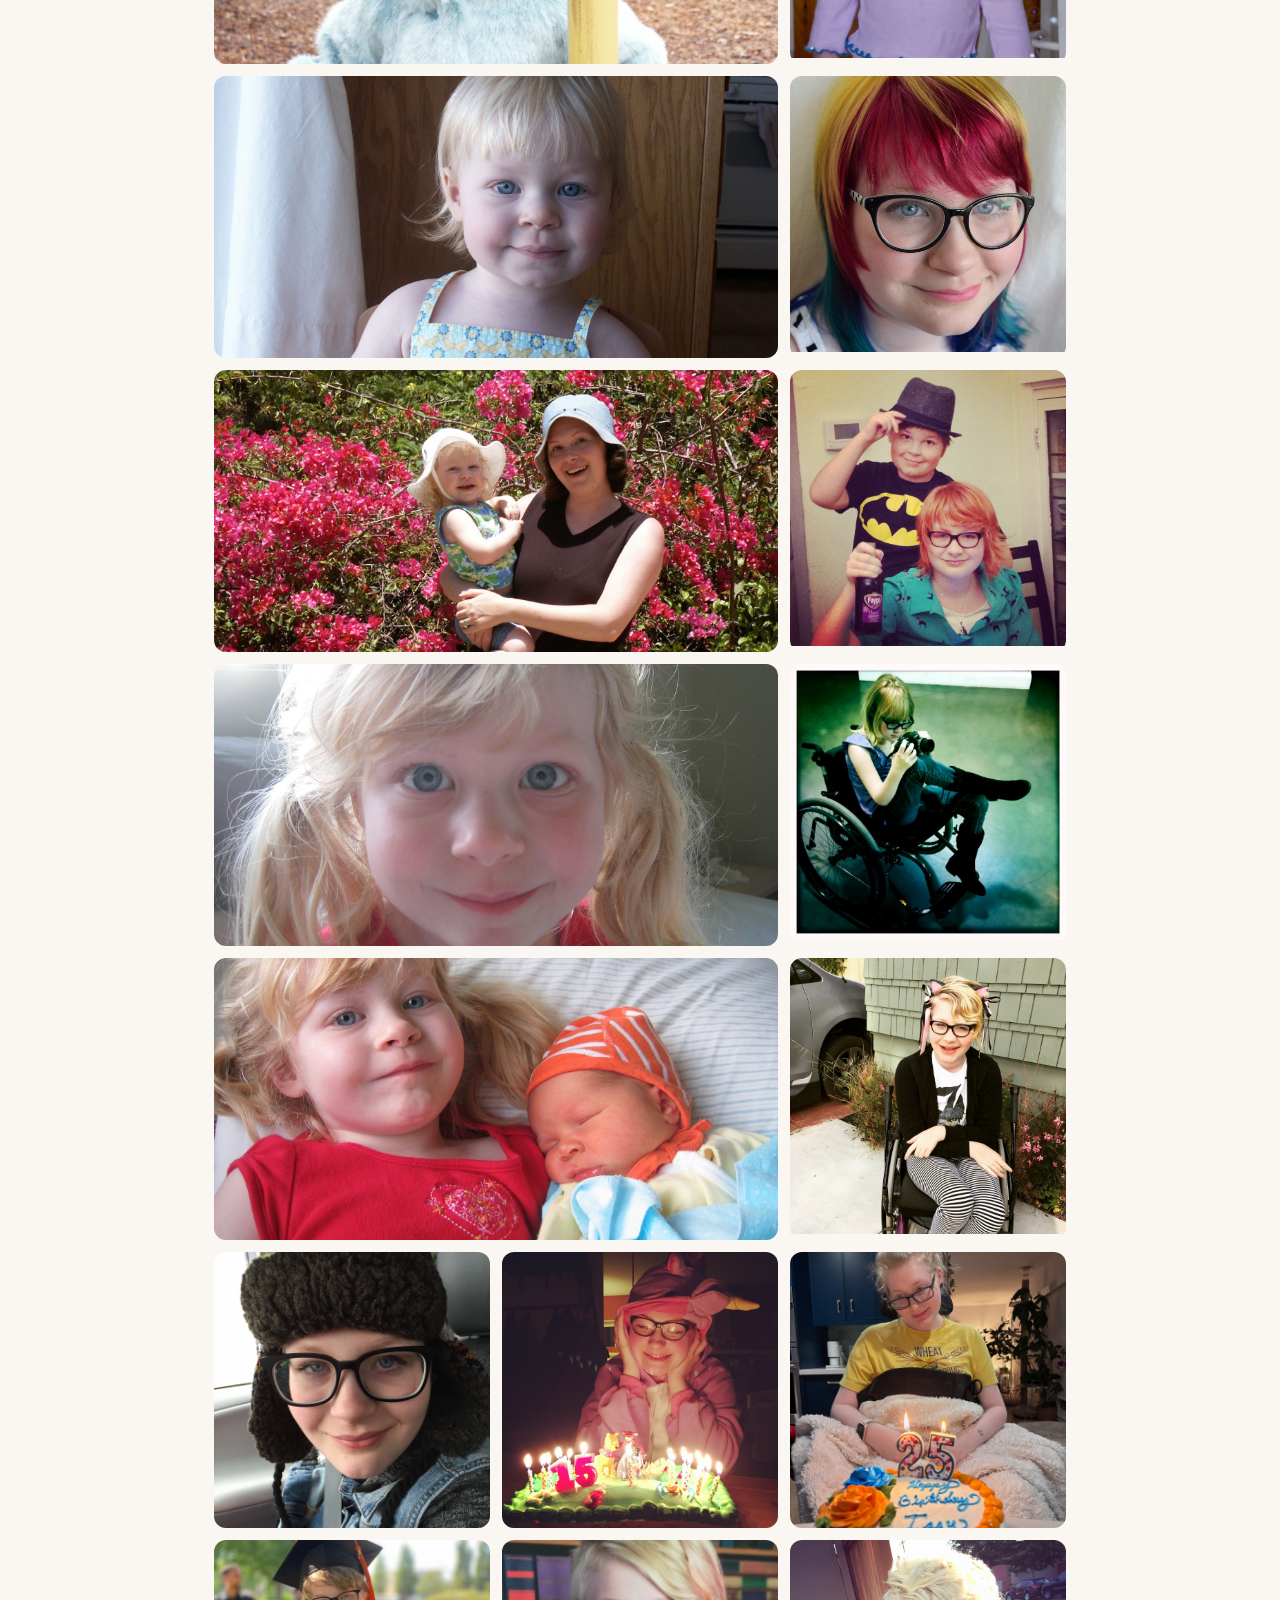
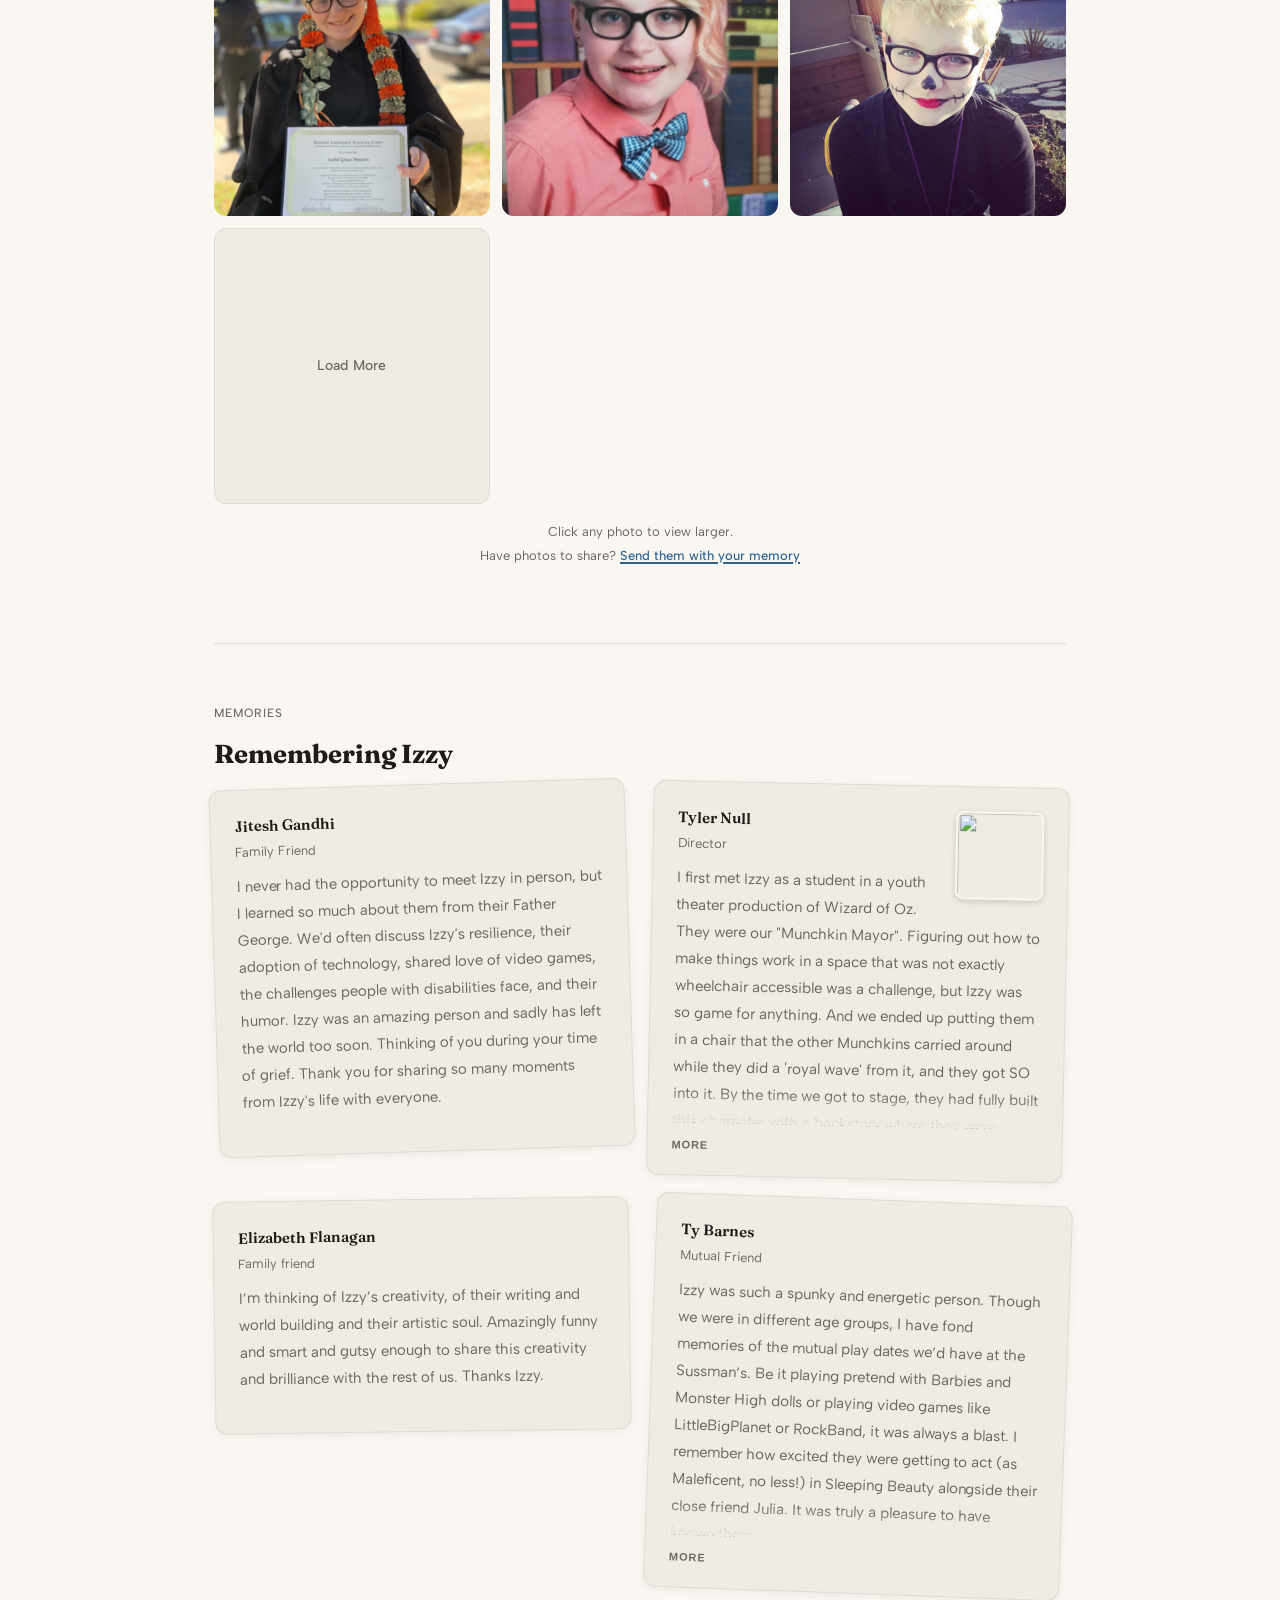
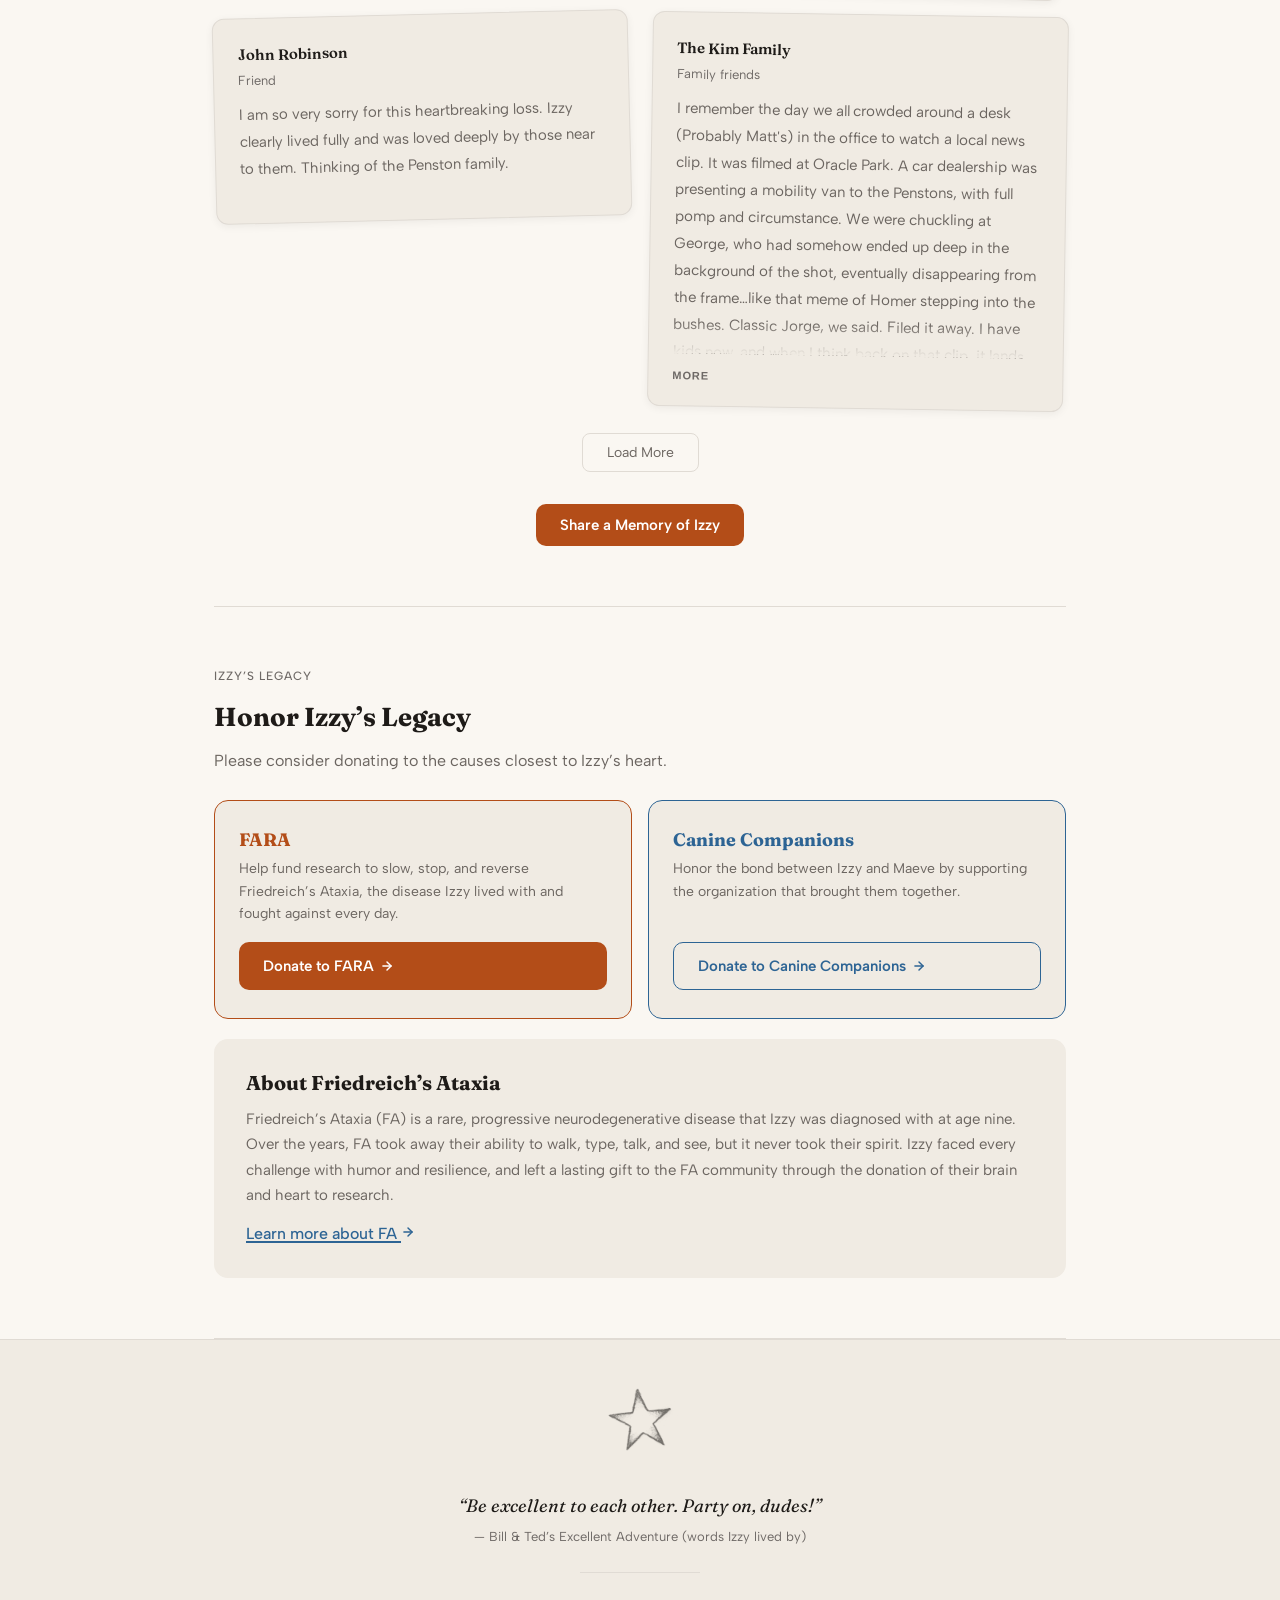
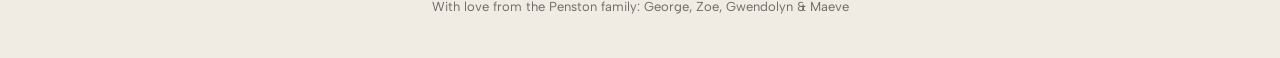
==== commit a9fe3d65: "Add Cloudflare Turnstile spam protection and privacy policy - Honeypot field was already in place; a" ====
--- a/index.html
+++ b/index.html
@@ -29,8 +29,9 @@
   <script defer src="/assets/gallery.js?v=4"></script>
   <script defer src="/assets/lightbox.js?v=3"></script>
   <script defer src="/assets/memories.js?v=4"></script>
-  <script defer src="/assets/modal.js?v=3"></script>
+  <script defer src="/assets/modal.js?v=4"></script>
   <script defer src="/assets/pronoun-modal.js?v=1"></script>
+  <script src="https://challenges.cloudflare.com/turnstile/v0/api.js" async defer></script>
   <noscript><style>[data-reveal],[data-stagger]{opacity:1;transform:none}</style></noscript>
   <script type="application/ld+json">
   {
@@ -53,7 +54,7 @@
   <nav class="nav" aria-label="Site navigation">
     <div class="container">
       <div class="nav-inner">
-        <a href="/" class="nav-wordmark"><svg class="nav-star" xmlns="http://www.w3.org/2000/svg" viewBox="0 0 100 100" fill="none" aria-hidden="true"><polygon points="50,6 61.8,33.8 91.8,36.4 69,56.2 75.9,85.6 50,70 24.1,85.6 31,56.2 8.2,36.4 38.2,33.8" fill="none" stroke="currentColor" stroke-width="5" stroke-linejoin="round" stroke-linecap="round"/></svg>Izzy</a>
+        <a href="/" class="nav-wordmark"><svg class="nav-star" xmlns="http://www.w3.org/2000/svg" viewBox="0 0 100 100" width="14" height="14" fill="none" aria-hidden="true"><polygon points="50,6 61.8,33.8 91.8,36.4 69,56.2 75.9,85.6 50,70 24.1,85.6 31,56.2 8.2,36.4 38.2,33.8" fill="none" stroke="currentColor" stroke-width="5" stroke-linejoin="round" stroke-linecap="round"/></svg>Izzy</a>
         <ul class="nav-links">
           <li><a href="#story">Izzy&rsquo;s Story</a></li>
           <li><a href="#photos">Photos</a></li>
@@ -313,7 +314,7 @@
 
       <div id="modal-form-state">
         <h2 id="modal-title">Share Your Memory of Izzy</h2>
-        <p class="modal-subtitle">We review all memories before they appear here. Your email stays private.</p>
+        <p class="modal-subtitle">We review all memories before they appear here. Your email stays private. <a href="/privacy.html" target="_blank" rel="noopener">Privacy policy</a></p>
 
         <form id="memory-form" action="/api/submit" method="POST">
           <input type="text" name="website" style="position:absolute;left:-9999px;opacity:0" tabindex="-1" autocomplete="off" aria-hidden="true">
@@ -350,6 +351,8 @@
             <div id="memory-photo-previews" class="photo-previews"></div>
           </div>
 
+          <div class="cf-turnstile" data-sitekey="0x4AAAAAADm0EpsKbUP2CV4Z" data-theme="auto"></div>
+
           <button type="submit" class="btn-primary btn-submit">
             <svg width="15" height="15" viewBox="0 0 24 24" fill="currentColor" aria-hidden="true"><path d="M12 21.35l-1.45-1.32C5.4 15.36 2 12.28 2 8.5 2 5.42 4.42 3 7.5 3c1.74 0 3.41.81 4.5 2.09C13.09 3.81 14.76 3 16.5 3 19.58 3 22 5.42 22 8.5c0 3.78-3.4 6.86-8.55 11.54L12 21.35z"/></svg>
             Share Your Memory
--- a/assets/style.css
+++ b/assets/style.css
@@ -782,6 +782,16 @@
   color: var(--text-primary);
 }
 
+/* Whole card is the expand target when truncated */
+.memory-card.is-expandable {
+  cursor: pointer;
+}
+
+/* Photo pile keeps its own cursor regardless */
+.memory-card.is-expandable .memory-photo-pile {
+  cursor: pointer;
+}
+
 /* ===== Memory photo pile ===== */
 .memory-photo-pile {
   float: right;
